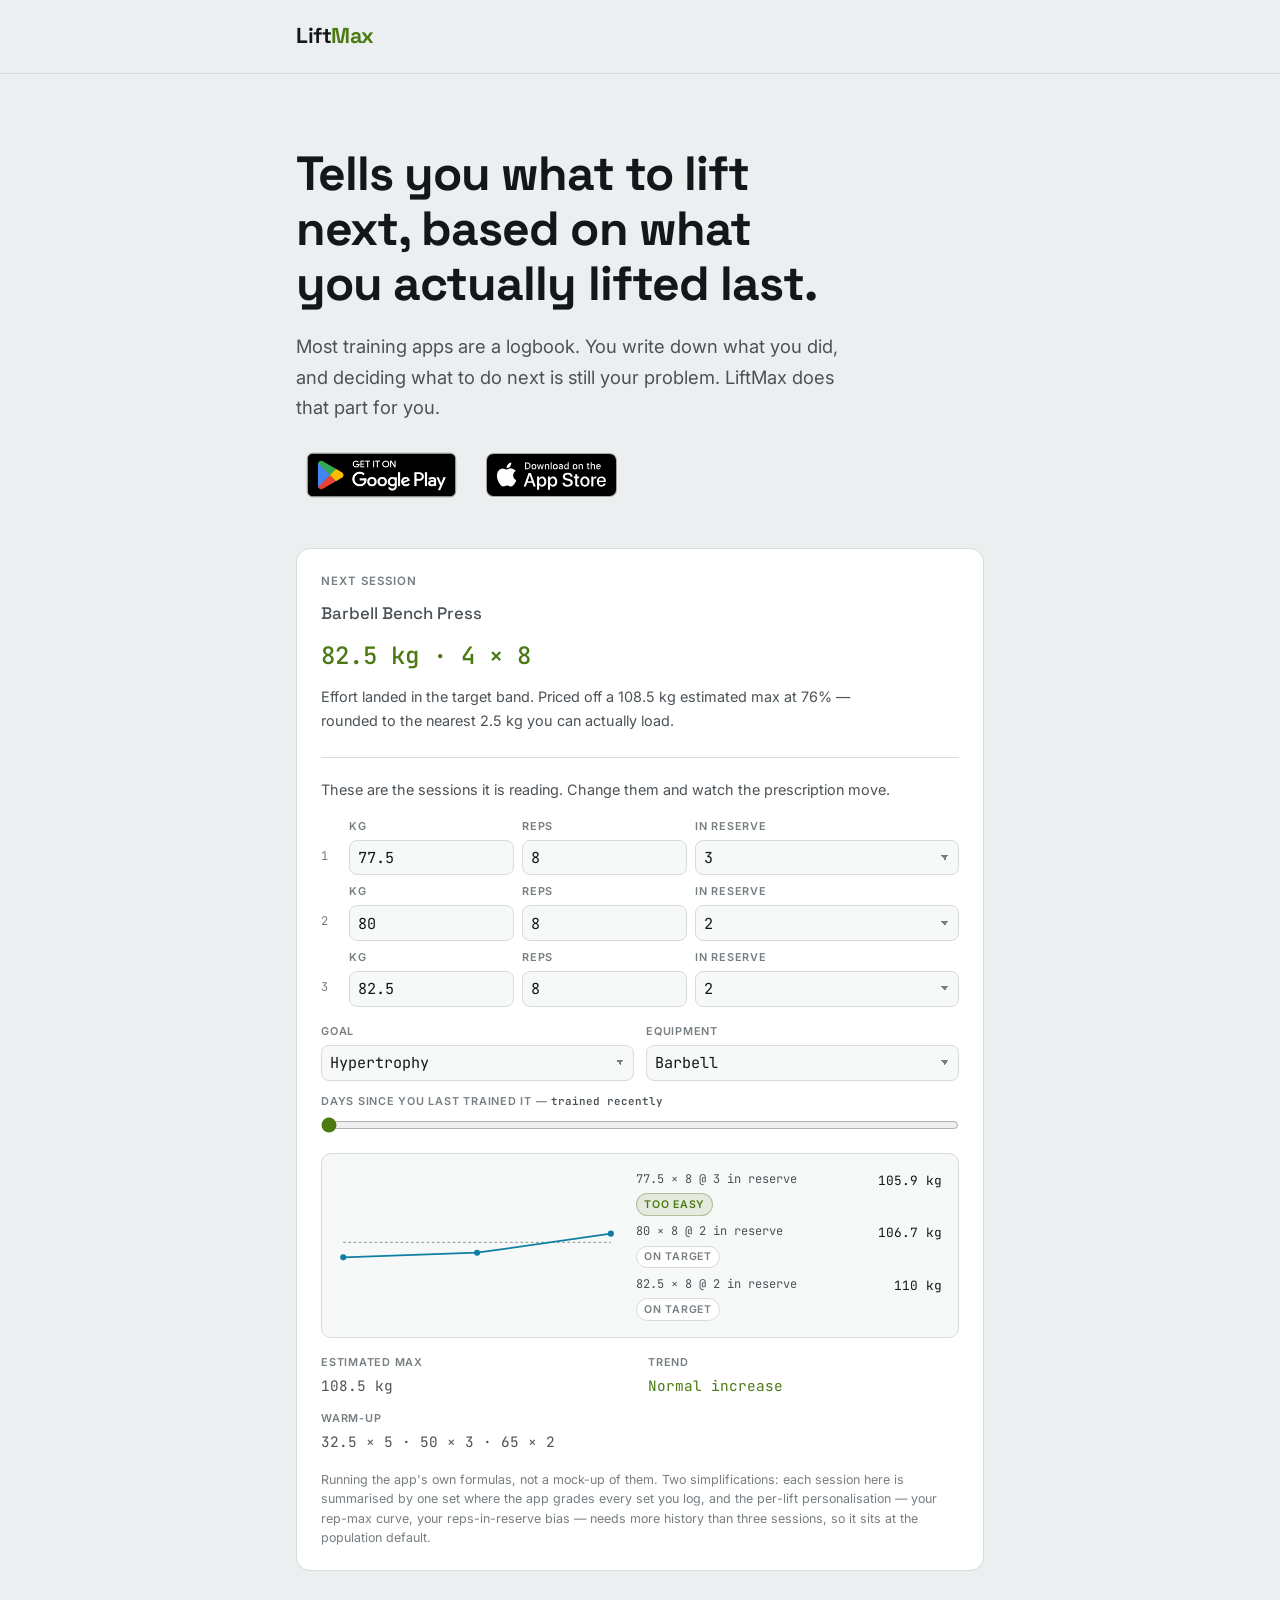
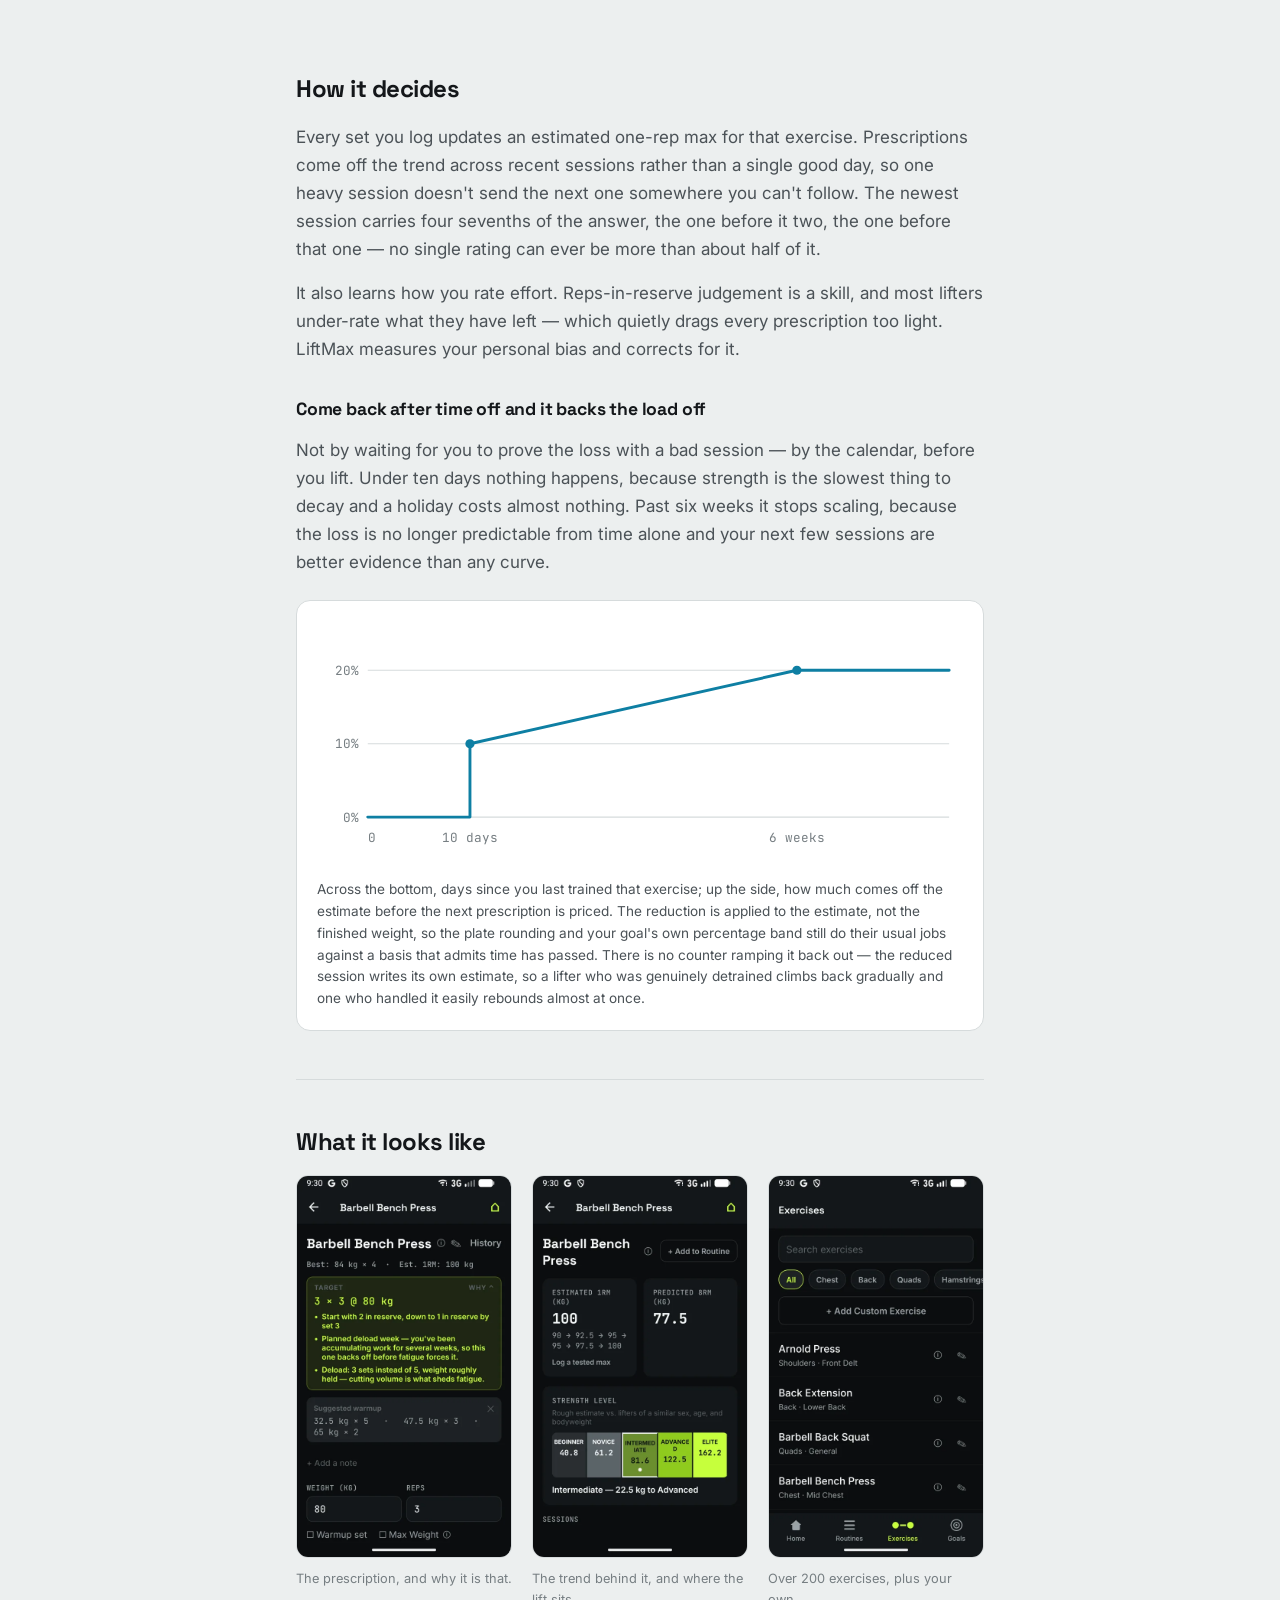
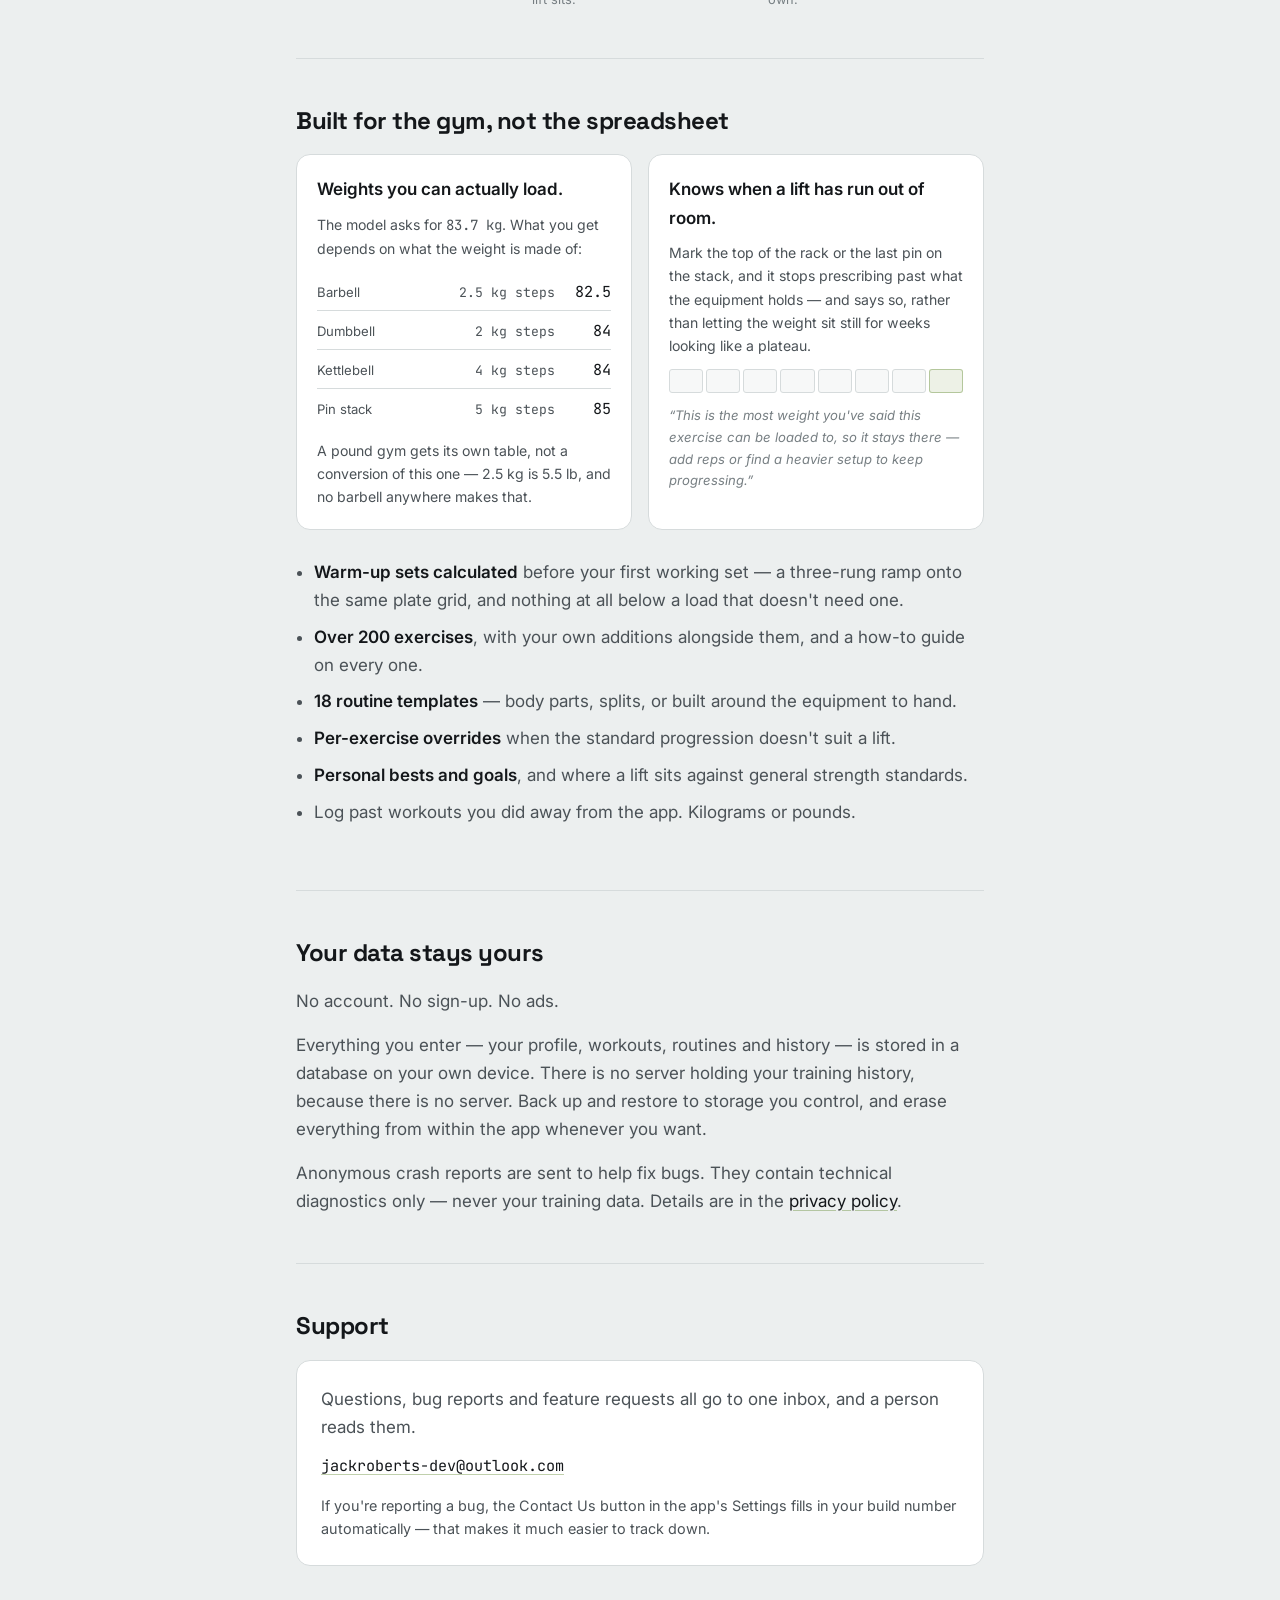
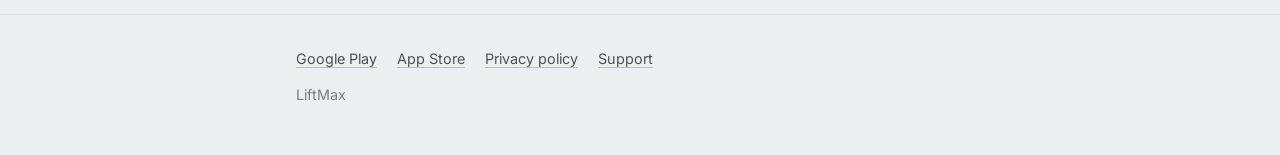
==== index.html @ 5157b9c5 "Point people at the app now that it ships The page described the app and then gave you nowhere to ge" ====
<!doctype html>
<html lang="en">
<head>
<meta charset="utf-8">
<meta name="viewport" content="width=device-width, initial-scale=1">
<title>LiftMax — Strength Training</title>
<meta name="description" content="LiftMax tells you what to lift next, based on what you actually lifted last. A strength training app that prescribes your next session from your own logged work.">
<meta name="theme-color" content="#0B0D0E">

<!-- Google Search Console domain ownership. Required so the Google Cloud OAuth
     consent screen will accept liftmax.co.uk as an authorized domain for the
     Drive backup sign-in — Cloud Console rejects github.io outright, because
     it is on the Public Suffix List and so is not a domain anyone can own.

     PASTE THE NEW TOKEN BELOW AND UNCOMMENT. The token that verified
     jackhroberts.github.io does NOT carry over: Search Console issues one per
     property, so liftmax.co.uk needs its own. Verify it as a *Domain* property
     via DNS TXT if you can — that covers the apex, www and both schemes at
     once — and keep this tag only if you used the URL-prefix method instead.
     Whichever you use, it must be the same Google account that owns the Cloud
     project, or Cloud Console will not offer the domain.

<meta name="google-site-verification" content="PASTE_TOKEN_HERE">
-->

<meta property="og:type" content="website">
<meta property="og:title" content="LiftMax — Strength Training">
<meta property="og:description" content="Tells you what to lift next, based on what you actually lifted last.">
<meta property="og:url" content="https://liftmax.co.uk/">
<meta property="og:image" content="https://liftmax.co.uk/icon.png">

<link rel="icon" href="favicon.png" type="image/png">
<link rel="canonical" href="https://liftmax.co.uk/">

<link rel="preconnect" href="https://fonts.googleapis.com">
<link rel="preconnect" href="https://fonts.gstatic.com" crossorigin>
<link href="https://fonts.googleapis.com/css2?family=Space+Grotesk:wght@500;700&family=Inter:wght@400;500;600&family=JetBrains+Mono:wght@500&display=swap" rel="stylesheet">

<!-- Relative, not root-relative, on purpose: this page and the policy render
     correctly wherever the site is mounted, apex or subpath. Note that the
     jackhroberts.github.io/LiftMax-Site/ preview URL is NOT one of those
     places while CNAME exists — Pages 301s it to the custom domain. To
     preview before DNS is pointed, delete CNAME on a branch, or just open
     the files locally. -->
<link rel="stylesheet" href="styles.css">
</head>
<body>

<header>
  <div class="wrap">
    <p class="wordmark">Lift<span>Max</span></p>
  </div>
</header>

<main class="wrap">

  <div class="hero">
    <h1>Tells you what to lift next, based on what you actually lifted last.</h1>
    <p>Most training apps are a logbook. You write down what you did, and deciding what to do
      next is still your problem. LiftMax does that part for you.</p>
    <div class="get">
      <a class="store store-play" href="https://play.google.com/store/apps/details?id=com.liftmax.android">
        <img src="badges/google-play.png" alt="Get it on Google Play" width="646" height="250">
      </a>
      <a class="store store-apple" href="https://apps.apple.com/app/liftmax/id6809827285">
        <img src="badges/app-store.svg" alt="Download on the App Store" width="120" height="40">
      </a>
    </div>

    <!-- The prescription card, and with JavaScript the live demo of it.
         demo.js reveals [data-js-only] and takes over every [data-out-*] node;
         with JS off, what is written below is what the page shows, and those
         values are exactly what the demo computes at its own defaults. Keep
         the two in step if the defaults ever change. -->
    <div class="card demo" id="demo">
      <p class="label">Next session</p>
      <p class="exercise">Barbell Bench Press</p>
      <p class="prescription" data-out-prescription>82.5 kg · 4 × 8</p>
      <p class="why" data-out-why>From your last 3 sessions and your estimated 1RM trend —
        rounded to a load you can actually build.</p>

      <div class="demo-panel" data-js-only hidden>
        <p class="demo-lede">These are the sessions it is reading. Change them and watch the
          prescription move.</p>

        <ol class="demo-sessions">
          <li data-session>
            <span class="sess-n">1</span>
            <label class="sess-f"><span>kg</span>
              <input type="number" data-weight value="77.5" step="0.5" min="0" max="500" inputmode="decimal"></label>
            <label class="sess-f"><span>reps</span>
              <input type="number" data-reps value="8" step="1" min="1" max="30" inputmode="numeric"></label>
            <label class="sess-f sess-rir"><span>in reserve</span>
              <select data-rir>
                <option value="4">4+</option><option value="3" selected>3</option>
                <option value="2">2</option><option value="1">1</option><option value="0">0</option>
              </select></label>
          </li>
          <li data-session>
            <span class="sess-n">2</span>
            <label class="sess-f"><span>kg</span>
              <input type="number" data-weight value="80" step="0.5" min="0" max="500" inputmode="decimal"></label>
            <label class="sess-f"><span>reps</span>
              <input type="number" data-reps value="8" step="1" min="1" max="30" inputmode="numeric"></label>
            <label class="sess-f sess-rir"><span>in reserve</span>
              <select data-rir>
                <option value="4">4+</option><option value="3">3</option>
                <option value="2" selected>2</option><option value="1">1</option><option value="0">0</option>
              </select></label>
          </li>
          <li data-session>
            <span class="sess-n">3</span>
            <label class="sess-f"><span>kg</span>
              <input type="number" data-weight value="82.5" step="0.5" min="0" max="500" inputmode="decimal"></label>
            <label class="sess-f"><span>reps</span>
              <input type="number" data-reps value="8" step="1" min="1" max="30" inputmode="numeric"></label>
            <label class="sess-f sess-rir"><span>in reserve</span>
              <select data-rir>
                <option value="4">4+</option><option value="3">3</option>
                <option value="2" selected>2</option><option value="1">1</option><option value="0">0</option>
              </select></label>
          </li>
        </ol>

        <div class="demo-opts">
          <label class="sess-f"><span>Goal</span>
            <select data-goal>
              <option value="hypertrophy" selected>Hypertrophy</option>
              <option value="strength">Strength</option>
              <option value="general">General</option>
            </select></label>
          <label class="sess-f"><span>Equipment</span>
            <select data-equipment>
              <option value="barbell" selected>Barbell</option>
              <option value="dumbbell">Dumbbell</option>
              <option value="machine">Machine</option>
              <option value="kettlebell">Kettlebell</option>
            </select></label>
          <label class="sess-f demo-days"><span>Days since you last trained it — <output data-days-out>trained recently</output></span>
            <input type="range" data-days min="0" max="56" value="0" step="1"></label>
        </div>

        <div class="demo-working">
          <div class="demo-chart" data-out-chart></div>
          <ul class="demo-steps" data-out-steps></ul>
        </div>

        <dl class="demo-facts">
          <div><dt>Estimated max</dt><dd data-out-basis></dd></div>
          <div><dt>Trend</dt><dd class="trend-chip" data-out-trend></dd></div>
          <div class="fact-wide"><dt>Warm-up</dt><dd data-out-warmup></dd></div>
        </dl>

        <p class="demo-note">Running the app's own formulas, not a mock-up of them. Two
          simplifications: each session here is summarised by one set where the app grades every
          set you log, and the per-lift personalisation — your rep-max curve, your reps-in-reserve
          bias — needs more history than three sessions, so it sits at the population default.</p>
      </div>
    </div>
  </div>

  <section>
    <h2>How it decides</h2>
    <p class="lead">Every set you log updates an estimated one-rep max for that exercise.
      Prescriptions come off the trend across recent sessions rather than a single good day, so
      one heavy session doesn't send the next one somewhere you can't follow. The newest session
      carries four sevenths of the answer, the one before it two, the one before that one — no
      single rating can ever be more than about half of it.</p>
    <p class="lead">It also learns how you rate effort. Reps-in-reserve judgement is a skill, and
      most lifters under-rate what they have left — which quietly drags every prescription too
      light. LiftMax measures your personal bias and corrects for it.</p>

    <h3>Come back after time off and it backs the load off</h3>
    <p class="lead">Not by waiting for you to prove the loss with a bad session — by the calendar,
      before you lift. Under ten days nothing happens, because strength is the slowest thing to
      decay and a holiday costs almost nothing. Past six weeks it stops scaling, because the loss
      is no longer predictable from time alone and your next few sessions are better evidence
      than any curve.</p>

    <!-- The real layoffReduction() curve from src/engine/layoff.ts, drawn to
         scale: flat below LAYOFF_MIN_DAYS, a step to LAYOFF_MIN_REDUCTION at
         exactly day 10, linear to LAYOFF_MAX_REDUCTION at LAYOFF_FULL_DAYS,
         flat after. The step is the interesting part and is deliberately not
         smoothed away. Static SVG so it survives with JS off. -->
    <figure class="chart">
      <svg viewBox="0 0 560 210" role="img"
           aria-label="How much weight comes off, by days since you last trained the exercise. Nothing below ten days; a step to ten percent at day ten; rising to twenty percent at six weeks, then flat.">
        <g class="grid">
          <line x1="44" y1="170" x2="548" y2="170"></line>
          <line x1="44" y1="106.4" x2="548" y2="106.4"></line>
          <line x1="44" y1="42.7" x2="548" y2="42.7"></line>
        </g>
        <g class="axis-y">
          <text x="36" y="174">0%</text>
          <text x="36" y="110">10%</text>
          <text x="36" y="47">20%</text>
        </g>
        <path class="curve" d="M44,170 L132.6,170 L132.6,106.4 L416,42.7 L548,42.7"></path>
        <circle class="pt" cx="132.6" cy="106.4" r="4"></circle>
        <circle class="pt" cx="416" cy="42.7" r="4"></circle>
        <g class="axis-x">
          <text x="44" y="192" text-anchor="start">0</text>
          <text x="132.6" y="192" text-anchor="middle">10 days</text>
          <text x="416" y="192" text-anchor="middle">6 weeks</text>
        </g>
      </svg>
      <figcaption>Across the bottom, days since you last trained that exercise; up the side, how
        much comes off the estimate before the next prescription is priced. The reduction is
        applied to the estimate, not the finished weight, so the plate rounding and your goal's
        own percentage band still do their usual jobs against a basis that admits time has
        passed. There is no counter ramping it back out — the reduced session writes its own
        estimate, so a lifter who was genuinely detrained climbs back gradually and one who
        handled it easily rebounds almost at once.</figcaption>
    </figure>
  </section>

  <section>
    <h2>What it looks like</h2>
    <div class="shots">
      <figure>
        <img src="shots/01-prescription.webp" width="560" height="996" loading="lazy" decoding="async"
             alt="The Barbell Bench Press screen. A target of 3 sets of 3 at 80 kg, under a heading that reads WHY, with three reasons given: start with 2 in reserve and work down to 1 by set 3; a planned deload week, because work has been accumulating for several weeks; and 3 sets instead of 5 with the weight roughly held, since cutting volume is what sheds fatigue. Below it a suggested warm-up of 32.5 kg for 5, 47.5 kg for 3 and 65 kg for 2, then the weight and reps to log.">
        <figcaption>The prescription, and why it is that.</figcaption>
      </figure>
      <figure>
        <img src="shots/02-strength-trend.webp" width="560" height="996" loading="lazy" decoding="async"
             alt="The strength trend screen: an estimated one-rep max of 100 kg with the run of sessions it was built from — 90, 92.5, 95, 95, 97.5, 100 — a predicted 8-rep max of 77.5 kg, and a strength-level bar placing the lift at Intermediate, 22.5 kg short of Advanced.">
        <figcaption>The trend behind it, and where the lift sits.</figcaption>
      </figure>
      <figure>
        <img src="shots/04-exercise-library.webp" width="560" height="996" loading="lazy" decoding="async"
             alt="The exercise library: a search box, filter chips for each body part, a button to add a custom exercise, and a list of exercises each showing its muscle group, with a how-to guide and an edit control beside it.">
        <figcaption>Over 200 exercises, plus your own.</figcaption>
      </figure>
    </div>
  </section>

  <section>
    <h2>Built for the gym, not the spreadsheet</h2>

    <!-- The three items worth showing rather than stating. roundToPlate at
         each equipment's own increment, from EQUIPMENT_INCREMENTS — the
         numbers below are what the app actually returns for a model weight of
         83.7 kg, not illustrative ones. -->
    <div class="insets">
      <div class="inset">
        <p class="inset-h">Weights you can actually load.</p>
        <p class="inset-b">The model asks for <span class="mono">83.7 kg</span>. What you get
          depends on what the weight is made of:</p>
        <ul class="grid-list">
          <li><span>Barbell</span><span class="mono">2.5 kg steps</span><span class="mono out">82.5</span></li>
          <li><span>Dumbbell</span><span class="mono">2 kg steps</span><span class="mono out">84</span></li>
          <li><span>Kettlebell</span><span class="mono">4 kg steps</span><span class="mono out">84</span></li>
          <li><span>Pin stack</span><span class="mono">5 kg steps</span><span class="mono out">85</span></li>
        </ul>
        <p class="inset-b">A pound gym gets its own table, not a conversion of this one — 2.5 kg
          is 5.5 lb, and no barbell anywhere makes that.</p>
      </div>

      <div class="inset">
        <p class="inset-h">Knows when a lift has run out of room.</p>
        <p class="inset-b">Mark the top of the rack or the last pin on the stack, and it stops
          prescribing past what the equipment holds — and says so, rather than letting the weight
          sit still for weeks looking like a plateau.</p>
        <div class="stack" aria-hidden="true">
          <span></span><span></span><span></span><span></span><span></span>
          <span></span><span></span><span class="pin-last"></span>
        </div>
        <p class="inset-b inset-quiet">“This is the most weight you've said this exercise can be
          loaded to, so it stays there — add reps or find a heavier setup to keep progressing.”</p>
      </div>
    </div>

    <ul>
      <li><strong>Warm-up sets calculated</strong> before your first working set — a three-rung
        ramp onto the same plate grid, and nothing at all below a load that doesn't need one.</li>
      <li><strong>Over 200 exercises</strong>, with your own additions alongside them, and a
        how-to guide on every one.</li>
      <li><strong>18 routine templates</strong> — body parts, splits, or built around the
        equipment to hand.</li>
      <li><strong>Per-exercise overrides</strong> when the standard progression doesn't suit a
        lift.</li>
      <li><strong>Personal bests and goals</strong>, and where a lift sits against general
        strength standards.</li>
      <li>Log past workouts you did away from the app. Kilograms or pounds.</li>
    </ul>
  </section>

  <section>
    <h2>Your data stays yours</h2>
    <p class="lead">No account. No sign-up. No ads.</p>
    <p class="lead">Everything you enter — your profile, workouts, routines and history — is
      stored in a database on your own device. There is no server holding your training history,
      because there is no server. Back up and restore to storage you control, and erase
      everything from within the app whenever you want.</p>
    <p class="lead">Anonymous crash reports are sent to help fix bugs. They contain technical
      diagnostics only — never your training data. Details are in the
      <a href="privacy/">privacy policy</a>.</p>
  </section>

  <section id="support">
    <h2>Support</h2>
    <div class="support">
      <p class="lead" style="margin-bottom:0.75rem">Questions, bug reports and feature requests
        all go to one inbox, and a person reads them.</p>
      <p class="email"><a href="mailto:jackroberts-dev@outlook.com">jackroberts-dev@outlook.com</a></p>
      <p class="lead" style="margin:0.75rem 0 0; font-size:0.9rem">If you're reporting a bug, the
        Contact Us button in the app's Settings fills in your build number automatically — that
        makes it much easier to track down.</p>
    </div>
  </section>

</main>

<footer>
  <div class="wrap">
    <nav>
      <a href="https://play.google.com/store/apps/details?id=com.liftmax.android">Google Play</a>
      <a href="https://apps.apple.com/app/liftmax/id6809827285">App Store</a>
      <a href="privacy/">Privacy policy</a>
      <a href="mailto:jackroberts-dev@outlook.com">Support</a>
    </nav>
    <p style="margin:0">LiftMax</p>
  </div>
</footer>

<script src="demo.js" defer></script>
</body>
</html>
---- styles.css ----
/* Shared by every page on liftmax.co.uk.
   Lifted out of the homepage's inline <style> when the privacy policy moved
   in from its own repo — two pages on one domain that looked like two
   different products was the thing worth fixing, and duplicating the palette
   into each file is how they drift apart again. */

/* LiftMax "Volt" palette — values taken from src/theme/colors.ts in the app
   repo. Dark is the brand's native mode; light is a same-hierarchy inversion.
   The accent is a reward signal: see the note above .prescription for the
   rule about where it is allowed to appear. */
:root {
  --bg: #0B0D0E;
  --surface: #14171A;
  --surface-raised: #1D2124;
  --border: #2A2F33;
  --text: #F7F9F9;
  --text-secondary: #9AA3A8;
  --text-muted: #5B6368;
  --accent: #C6FF3C;
  --accent-text: #0B0D0E;
  --accent-soft: rgba(198, 255, 60, 0.10);
  --accent-border: rgba(198, 255, 60, 0.35);
  --data: #3CD7FF;
}

@media (prefers-color-scheme: light) {
  :root {
    --bg: #ECEFEF;
    --surface: #FFFFFF;
    --surface-raised: #F7F8F8;
    --border: #D6DBDC;
    --text: #14171A;
    --text-secondary: #4B5257;
    --text-muted: #767E82;
    /* Deepened from the dark-mode hues: neon volt reads as a highlighter
       on a light page, and #C6FF3C on white fails AA outright. */
    --accent: #4C7A12;
    --accent-text: #F7F9F9;
    --accent-soft: rgba(76, 122, 18, 0.10);
    --accent-border: rgba(76, 122, 18, 0.35);
    --data: #0E7FA3;
  }
}

*, *::before, *::after { box-sizing: border-box; }

body {
  margin: 0;
  background: var(--bg);
  color: var(--text);
  font-family: 'Inter', system-ui, -apple-system, 'Segoe UI', sans-serif;
  font-size: 17px;
  line-height: 1.65;
  -webkit-font-smoothing: antialiased;
}

.wrap {
  max-width: 46rem;
  margin: 0 auto;
  padding: 0 1.5rem;
}

h1, h2, .wordmark {
  font-family: 'Space Grotesk', system-ui, sans-serif;
  letter-spacing: -0.02em;
  line-height: 1.15;
}

/* ── Header ─────────────────────────────────────────────── */
header {
  border-bottom: 1px solid var(--border);
  padding: 1.5rem 0;
}
.wordmark {
  font-size: 1.35rem;
  font-weight: 700;
  margin: 0;
}
/* The accent's first appearance on the homepage. The static page has two;
   the live demo adds the slider thumb and the "too easy" grade, both of
   which are making the same claim the accent is reserved for. */
.wordmark span { color: var(--accent); }
/* On the inner pages the wordmark is the way back out. */
a.wordmark { text-decoration: none; color: var(--text); }

/* ── Hero ───────────────────────────────────────────────── */
.hero { padding: 4.5rem 0 3.5rem; }
.hero h1 {
  font-size: clamp(2rem, 6vw, 3rem);
  font-weight: 700;
  margin: 0 0 1.25rem;
  text-wrap: balance;
}
.hero p {
  font-size: 1.15rem;
  color: var(--text-secondary);
  margin: 0 0 1.25rem;
  max-width: 34rem;
}

/* ── The prescription card ──────────────────────────────── */
/* A concrete example beats a paragraph describing one. This is the
   shape of the app's central output. */
.card {
  background: var(--surface);
  border: 1px solid var(--border);
  border-radius: 14px;
  padding: 1.4rem 1.5rem;
  margin: 2.5rem 0 0;
}
.card .label {
  font-size: 0.72rem;
  text-transform: uppercase;
  letter-spacing: 0.09em;
  color: var(--text-muted);
  font-weight: 600;
  margin: 0 0 0.6rem;
}
.card .exercise {
  font-family: 'Space Grotesk', sans-serif;
  font-size: 1.05rem;
  font-weight: 500;
  margin: 0 0 0.5rem;
}
/* Tabular figures — weights and reps are meant to be trusted at a glance. */
.card .prescription {
  font-family: 'JetBrains Mono', ui-monospace, monospace;
  font-weight: 500;
  font-size: 1.5rem;
  font-variant-numeric: tabular-nums;
  /* The accent's second appearance, and the last one on the page as it
     renders without JavaScript: a recommendation is exactly the "earned,
     not hyped" moment it is reserved for. */
  color: var(--accent);
  margin: 0 0 0.6rem;
}
.card .why {
  font-size: 0.9rem;
  color: var(--text-secondary);
  margin: 0;
}

/* ── Sections ───────────────────────────────────────────── */
section { padding: 3rem 0; border-top: 1px solid var(--border); }
section:first-of-type { border-top: 0; }

h2 {
  font-size: 1.5rem;
  font-weight: 700;
  margin: 0 0 1.25rem;
}
p { margin: 0 0 1rem; }
p:last-child { margin-bottom: 0; }

.lead { color: var(--text-secondary); }

ul { padding-left: 1.15rem; margin: 0 0 1rem; }
li { margin-bottom: 0.55rem; color: var(--text-secondary); }
li strong { color: var(--text); font-weight: 600; }
li:last-child { margin-bottom: 0; }

a {
  color: var(--text);
  text-decoration-color: var(--accent-border);
  text-underline-offset: 3px;
}
a:hover { text-decoration-color: var(--accent); }

/* ── Support ────────────────────────────────────────────── */
.support {
  background: var(--surface);
  border: 1px solid var(--border);
  border-radius: 14px;
  padding: 1.5rem;
}
.email {
  font-family: 'JetBrains Mono', ui-monospace, monospace;
  font-size: 0.95rem;
  word-break: break-all;
}

/* ── Prose pages (the policy) ───────────────────────────── */
/* The policy arrived as one long run of h2/p with no section rules, and it
   reads better that way — a legal document is not a set of feature cards.
   This gives it the site's type and rhythm without the dividers. */
.prose { padding: 3rem 0 1rem; }
.prose h1 { font-size: clamp(1.7rem, 5vw, 2.2rem); font-weight: 700; margin: 0 0 0.4rem; }
.prose h2 { font-size: 1.2rem; margin: 2.25rem 0 0.75rem; }
.prose p { color: var(--text-secondary); }
.updated {
  color: var(--text-muted);
  font-size: 0.9rem;
  margin: 0 0 2rem;
}

/* ── Footer ─────────────────────────────────────────────── */
footer {
  border-top: 1px solid var(--border);
  padding: 2rem 0 3rem;
  font-size: 0.9rem;
  color: var(--text-muted);
}
footer a { color: var(--text-secondary); }
footer nav { margin-bottom: 0.75rem; display: flex; gap: 1.25rem; flex-wrap: wrap; }

@media (max-width: 30rem) {
  body { font-size: 16px; }
  .hero { padding: 3rem 0 2.5rem; }
  section { padding: 2.25rem 0; }
}

/* ══ Additions: the live demo, the charts, the screenshots ═══════════
   Everything below follows the two palette rules the top of this file
   sets out. The accent stays a reward signal — on this page that is the
   wordmark and the prescription, and nothing new below claims it except
   the "too easy" grade, which is the one place the demo is saying the
   same thing the accent already means: you had more in you, so the load
   goes up. Data gets --data (Signal Cyan), which the palette has always
   defined and nothing used until there was a chart to draw. */

h3 {
  font-family: 'Space Grotesk', system-ui, sans-serif;
  font-size: 1.1rem;
  font-weight: 700;
  letter-spacing: -0.01em;
  margin: 2rem 0 0.75rem;
}

/* ── The live demo ──────────────────────────────────────────────── */
/* The panel is hidden until demo.js reveals it, so a JS-off visitor sees
   the static card exactly as it was rather than a set of dead inputs. */
.demo-panel {
  margin-top: 1.5rem;
  padding-top: 1.25rem;
  border-top: 1px solid var(--border);
}
/* Scoped to .demo-panel, not left as a bare class: these are <p> inside
   .hero, whose own `.hero p` rule is more specific than a lone class and was
   rendering both of them at the hero's 1.15rem lead size. */
.demo-panel .demo-lede {
  font-size: 0.9rem;
  max-width: none;
  color: var(--text-secondary);
  margin: 0 0 1rem;
}

.demo-sessions {
  list-style: none;
  padding: 0;
  margin: 0 0 1rem;
  display: flex;
  flex-direction: column;
  gap: 0.5rem;
}
.demo-sessions li {
  display: grid;
  grid-template-columns: 1.25rem 1fr 1fr 1.6fr;
  gap: 0.5rem;
  align-items: end;
  margin: 0;
  color: inherit;
}
.sess-n {
  font-family: 'JetBrains Mono', ui-monospace, monospace;
  font-size: 0.75rem;
  color: var(--text-muted);
  padding-bottom: 0.55rem;
}

/* One field shape for every control in the demo. */
.sess-f { display: flex; flex-direction: column; gap: 0.25rem; min-width: 0; }
.sess-f > span {
  font-size: 0.68rem;
  text-transform: uppercase;
  letter-spacing: 0.07em;
  color: var(--text-muted);
  font-weight: 600;
}
.sess-f input[type="number"],
.sess-f select {
  font-family: 'JetBrains Mono', ui-monospace, monospace;
  font-variant-numeric: tabular-nums;
  font-size: 0.95rem;
  color: var(--text);
  background: var(--surface-raised);
  border: 1px solid var(--border);
  border-radius: 8px;
  padding: 0.4rem 0.5rem;
  width: 100%;
  min-width: 0;
  appearance: none;
  -webkit-appearance: none;
}
.sess-f select {
  /* Room for the caret drawn below; kept off `background` so the surface
     token stays the single source of the fill. */
  padding-right: 1.6rem;
  background-image: linear-gradient(45deg, transparent 50%, var(--text-muted) 50%),
                    linear-gradient(135deg, var(--text-muted) 50%, transparent 50%);
  background-position: right 0.75rem center, right 0.55rem center;
  background-size: 5px 5px, 5px 5px;
  background-repeat: no-repeat;
}
.sess-f input:focus-visible,
.sess-f select:focus-visible {
  outline: 2px solid var(--accent-border);
  outline-offset: 1px;
  border-color: var(--accent-border);
}

.demo-opts {
  display: grid;
  grid-template-columns: 1fr 1fr;
  gap: 0.75rem;
  margin-bottom: 1.25rem;
}
.demo-days { grid-column: 1 / -1; }
.demo-days output {
  font-family: 'JetBrains Mono', ui-monospace, monospace;
  text-transform: none;
  letter-spacing: 0;
  color: var(--text-secondary);
}
.demo-days input[type="range"] {
  width: 100%;
  accent-color: var(--accent);
  margin: 0.15rem 0 0;
}

/* ── The demo's working ─────────────────────────────────────────── */
.demo-working {
  display: grid;
  grid-template-columns: minmax(0, 1fr) minmax(0, 1.1fr);
  gap: 1.25rem;
  align-items: center;
  padding: 1rem;
  background: var(--surface-raised);
  border: 1px solid var(--border);
  border-radius: 10px;
}
.demo-chart svg { display: block; width: 100%; height: auto; overflow: visible; }
.demo-chart .trend-line { fill: none; stroke: var(--data); stroke-width: 2; stroke-linejoin: round; }
.demo-chart .dot { fill: var(--data); }
/* Hollow: a lower bound the engine inferred, not a measurement it trusts. */
.demo-chart .dot-floored { fill: var(--surface-raised); stroke: var(--data); stroke-width: 2; }
.demo-chart .basis-line {
  stroke: var(--text-muted);
  stroke-width: 1;
  stroke-dasharray: 3 3;
}

.demo-steps {
  list-style: none;
  padding: 0;
  margin: 0;
  font-size: 0.8rem;
  display: flex;
  flex-direction: column;
  gap: 0.4rem;
}
.demo-steps li {
  display: grid;
  grid-template-columns: 1fr auto;
  gap: 0.15rem 0.5rem;
  margin: 0;
  color: inherit;
}
.step-in {
  font-family: 'JetBrains Mono', ui-monospace, monospace;
  color: var(--text-secondary);
  font-size: 0.75rem;
}
.step-out {
  font-family: 'JetBrains Mono', ui-monospace, monospace;
  font-variant-numeric: tabular-nums;
  color: var(--text);
  text-align: right;
}
.step-out em { font-style: normal; font-size: 0.68rem; color: var(--text-muted); }
.step-grade {
  grid-column: 1 / -1;
  justify-self: start;
  font-size: 0.66rem;
  text-transform: uppercase;
  letter-spacing: 0.07em;
  font-weight: 600;
  color: var(--text-muted);
  background: var(--surface);
  border: 1px solid var(--border);
  border-radius: 999px;
  padding: 0.1rem 0.45rem;
}
/* The one new place the accent is allowed: "you had more in you" is the
   same claim the accent already makes everywhere else on the page. */
.step-grade[data-grade="too_easy"] {
  color: var(--accent);
  background: var(--accent-soft);
  border-color: var(--accent-border);
}

.demo-facts {
  display: grid;
  grid-template-columns: repeat(2, minmax(0, 1fr));
  gap: 0.75rem 1rem;
  margin: 1rem 0 0;
}
.demo-facts .fact-wide { grid-column: 1 / -1; }
.demo-facts dt {
  font-size: 0.68rem;
  text-transform: uppercase;
  letter-spacing: 0.07em;
  color: var(--text-muted);
  font-weight: 600;
  margin-bottom: 0.15rem;
}
.demo-facts dd {
  margin: 0;
  font-family: 'JetBrains Mono', ui-monospace, monospace;
  font-variant-numeric: tabular-nums;
  font-size: 0.9rem;
  color: var(--text-secondary);
}
/* Only an increase earns the accent — same rule as everywhere else. */
.trend-chip[data-trend="increase_big"],
.trend-chip[data-trend="increase_normal"] { color: var(--accent); }

.demo-panel .demo-note {
  font-size: 0.78rem;
  max-width: none;
  color: var(--text-muted);
  margin: 1rem 0 0;
  line-height: 1.55;
}

/* ── Standalone charts (the layoff curve) ───────────────────────── */
.chart {
  margin: 1.5rem 0 0;
  padding: 1.25rem;
  background: var(--surface);
  border: 1px solid var(--border);
  border-radius: 14px;
}
.chart svg { display: block; width: 100%; height: auto; }
.chart .grid line { stroke: var(--border); stroke-width: 1; }
.chart .curve {
  fill: none;
  stroke: var(--data);
  stroke-width: 2.5;
  stroke-linejoin: round;
  stroke-linecap: round;
}
.chart .pt { fill: var(--data); }
.chart text {
  font-family: 'JetBrains Mono', ui-monospace, monospace;
  font-size: 11px;
  fill: var(--text-muted);
}
.chart .axis-y text { text-anchor: end; }
.chart figcaption {
  font-size: 0.85rem;
  color: var(--text-secondary);
  margin-top: 1rem;
  line-height: 1.6;
}

/* ── Screenshots ────────────────────────────────────────────────── */
.shots {
  display: grid;
  grid-template-columns: repeat(3, minmax(0, 1fr));
  gap: 1.25rem;
}
.shots figure { margin: 0; }
.shots img {
  display: block;
  width: 100%;
  height: auto;
  border: 1px solid var(--border);
  border-radius: 12px;
  background: var(--surface);
}
.shots figcaption {
  font-size: 0.8rem;
  color: var(--text-muted);
  margin-top: 0.6rem;
}

/* ── Feature insets ─────────────────────────────────────────────── */
.insets {
  display: grid;
  grid-template-columns: repeat(2, minmax(0, 1fr));
  gap: 1rem;
  margin-bottom: 1.75rem;
}
.inset {
  background: var(--surface);
  border: 1px solid var(--border);
  border-radius: 14px;
  padding: 1.25rem;
}
.inset-h { font-weight: 600; margin: 0 0 0.6rem; }
.inset-b { font-size: 0.88rem; color: var(--text-secondary); margin: 0 0 0.75rem; }
.inset-b:last-child { margin-bottom: 0; }
.inset-quiet { font-size: 0.82rem; color: var(--text-muted); font-style: italic; }
.mono {
  font-family: 'JetBrains Mono', ui-monospace, monospace;
  font-variant-numeric: tabular-nums;
}

.grid-list { list-style: none; padding: 0; margin: 0 0 0.75rem; }
.grid-list li {
  display: grid;
  grid-template-columns: 1fr auto auto;
  gap: 0.75rem;
  align-items: baseline;
  padding: 0.4rem 0;
  border-top: 1px solid var(--border);
  margin: 0;
  font-size: 0.82rem;
  color: var(--text-secondary);
}
.grid-list li:first-child { border-top: 0; }
.grid-list .out { color: var(--text); font-size: 0.95rem; min-width: 2.75rem; text-align: right; }

/* A pin stack, last pin marked — the ceiling the prescription stops at. */
.stack { display: flex; gap: 3px; margin: 0 0 0.75rem; }
.stack span {
  flex: 1;
  height: 1.5rem;
  border-radius: 3px;
  background: var(--surface-raised);
  border: 1px solid var(--border);
}
.stack .pin-last {
  background: var(--accent-soft);
  border-color: var(--accent-border);
}

/* ── Narrow screens ─────────────────────────────────────────────── */
@media (max-width: 46rem) {
  .shots { grid-template-columns: 1fr; gap: 1.75rem; max-width: 22rem; }
  .insets { grid-template-columns: 1fr; }
  .demo-working { grid-template-columns: 1fr; }
}
@media (max-width: 30rem) {
  /* The three fields stop fitting on one line well before the page does. */
  .demo-sessions li {
    grid-template-columns: 1.25rem 1fr 1fr;
    grid-template-areas: "n w r" ". e e";
    gap: 0.5rem 0.5rem;
  }
  .demo-sessions .sess-n { grid-area: n; }
  .demo-sessions .sess-rir { grid-area: e; }
  .demo-opts { grid-template-columns: 1fr; }
  .demo-facts { grid-template-columns: 1fr; }
}

/* ── Store badges ───────────────────────────────────────────────────
   Apple's and Google's official artwork, self-hosted rather than
   hotlinked, as both sets of brand guidelines ask.

   Sizing is done on the artwork inside each badge, not on the files,
   because the two are drawn differently: Google's PNG bakes its required
   clear space into the canvas (a 41px inset on a 250px-tall image, so the
   badge itself is only 67.2% of the file), while Apple's SVG is the badge
   edge to edge and needs its clear space added here. Both end up 44px of
   visible badge in a 66px box, which is what keeps them on a shared
   baseline at a matching weight. If either file is ever re-downloaded,
   re-check that inset before trusting these numbers. */
.get {
  display: flex;
  flex-wrap: wrap;
  align-items: center;
  gap: 0.5rem;
  margin: 0 0 1.25rem;
}
/* No border, background or hover tint: the badges are fixed artwork that
   the guidelines forbid decorating, so the link is the badge itself. */
.store { display: block; text-decoration: none; }
.store img { display: block; width: auto; }

.store-play img { height: 66px; }

/* 11px all round is Apple's 10%-of-height clear space, and lands the
   badge at the same 66px box height as Google's padded canvas. */
.store-apple { padding: 11px; }
.store-apple img { height: 44px; }

/* The artwork carries no focus styling of its own. */
.store:focus-visible {
  outline: 2px solid var(--accent);
  outline-offset: 2px;
  border-radius: 10px;
}

/* At full size the pair measures ~340px, against 342px of content width on a
   390px phone. Two pixels of slack is not slack, so the badges step down here
   to 40px of visible badge — Apple's stated minimum height, and the floor this
   row is allowed to reach. That leaves the pair at ~300px, comfortably inside
   the gutter. If they ever need to be bigger, let the row wrap instead of
   going under 40. */
@media (max-width: 30rem) {
  .get { gap: 0.25rem; }
  .store-play img { height: 60px; }
  .store-apple { padding: 10px; }
  .store-apple img { height: 40px; }
}
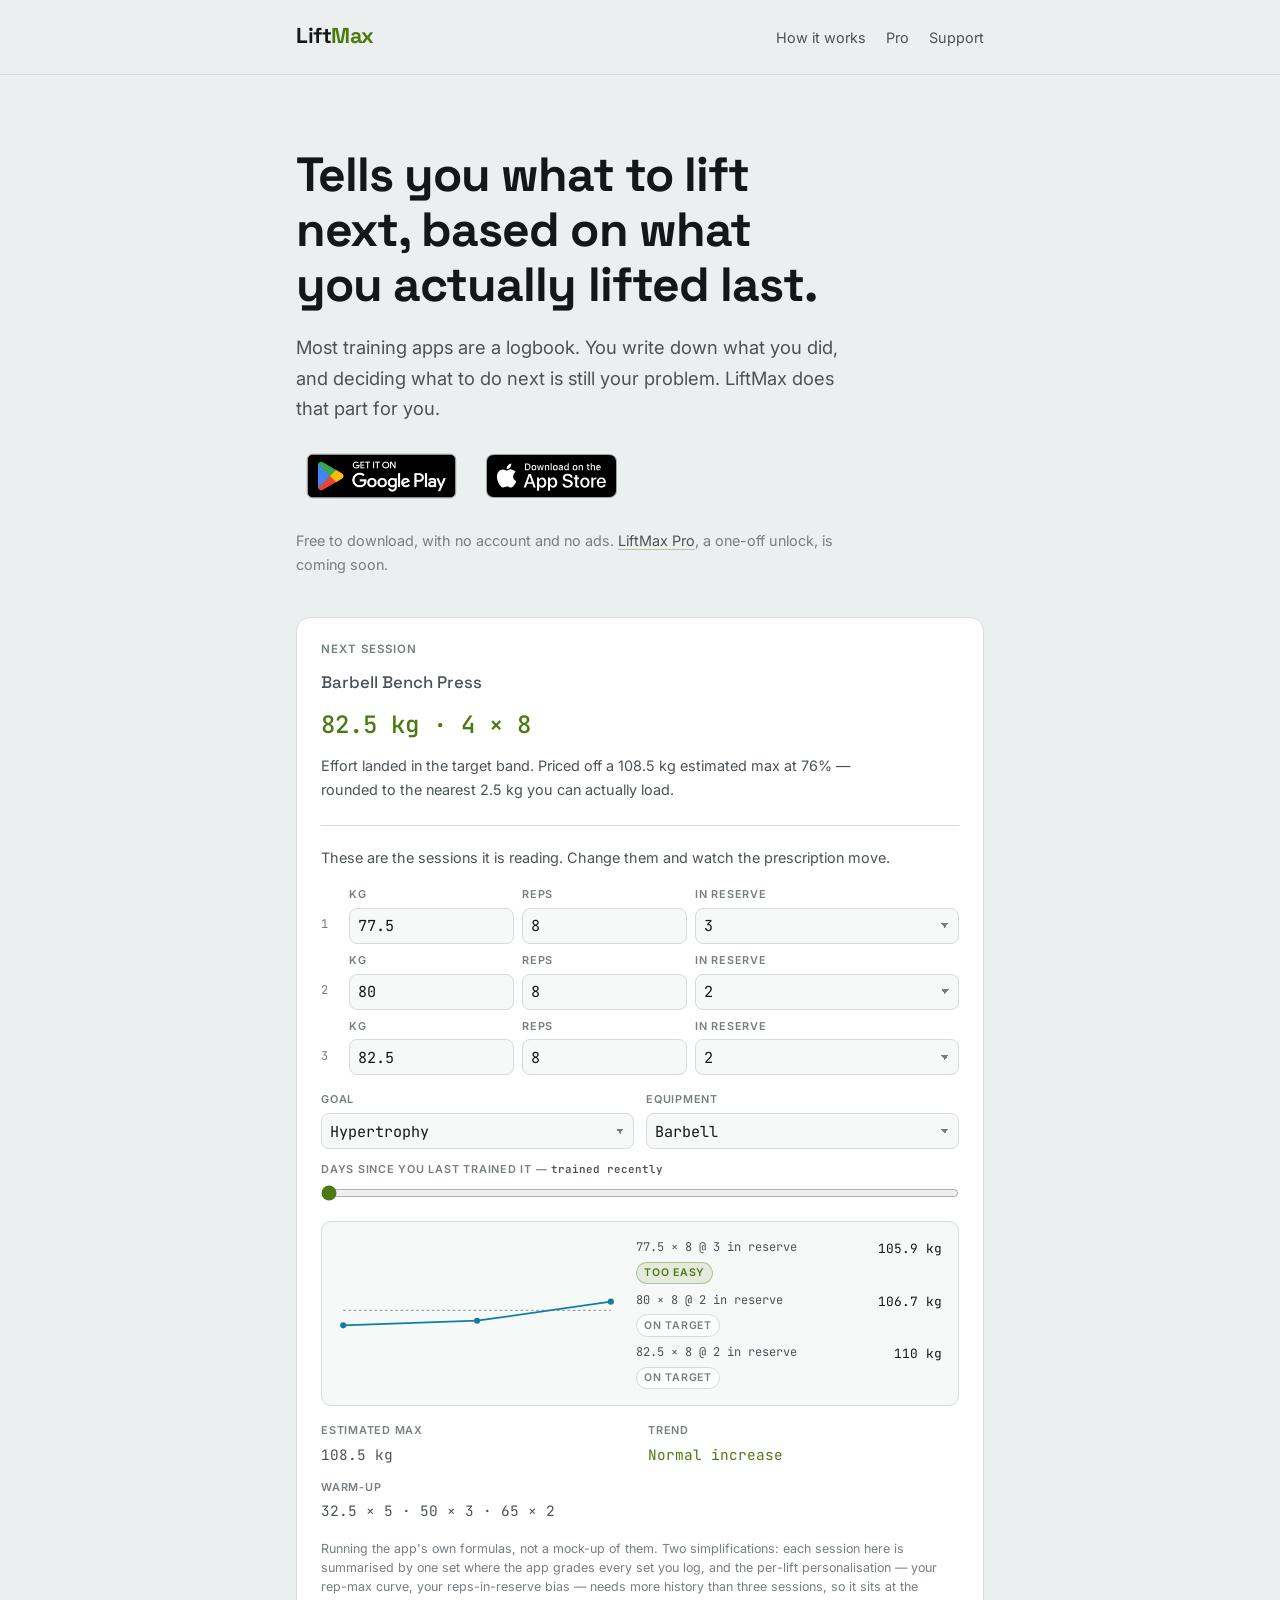
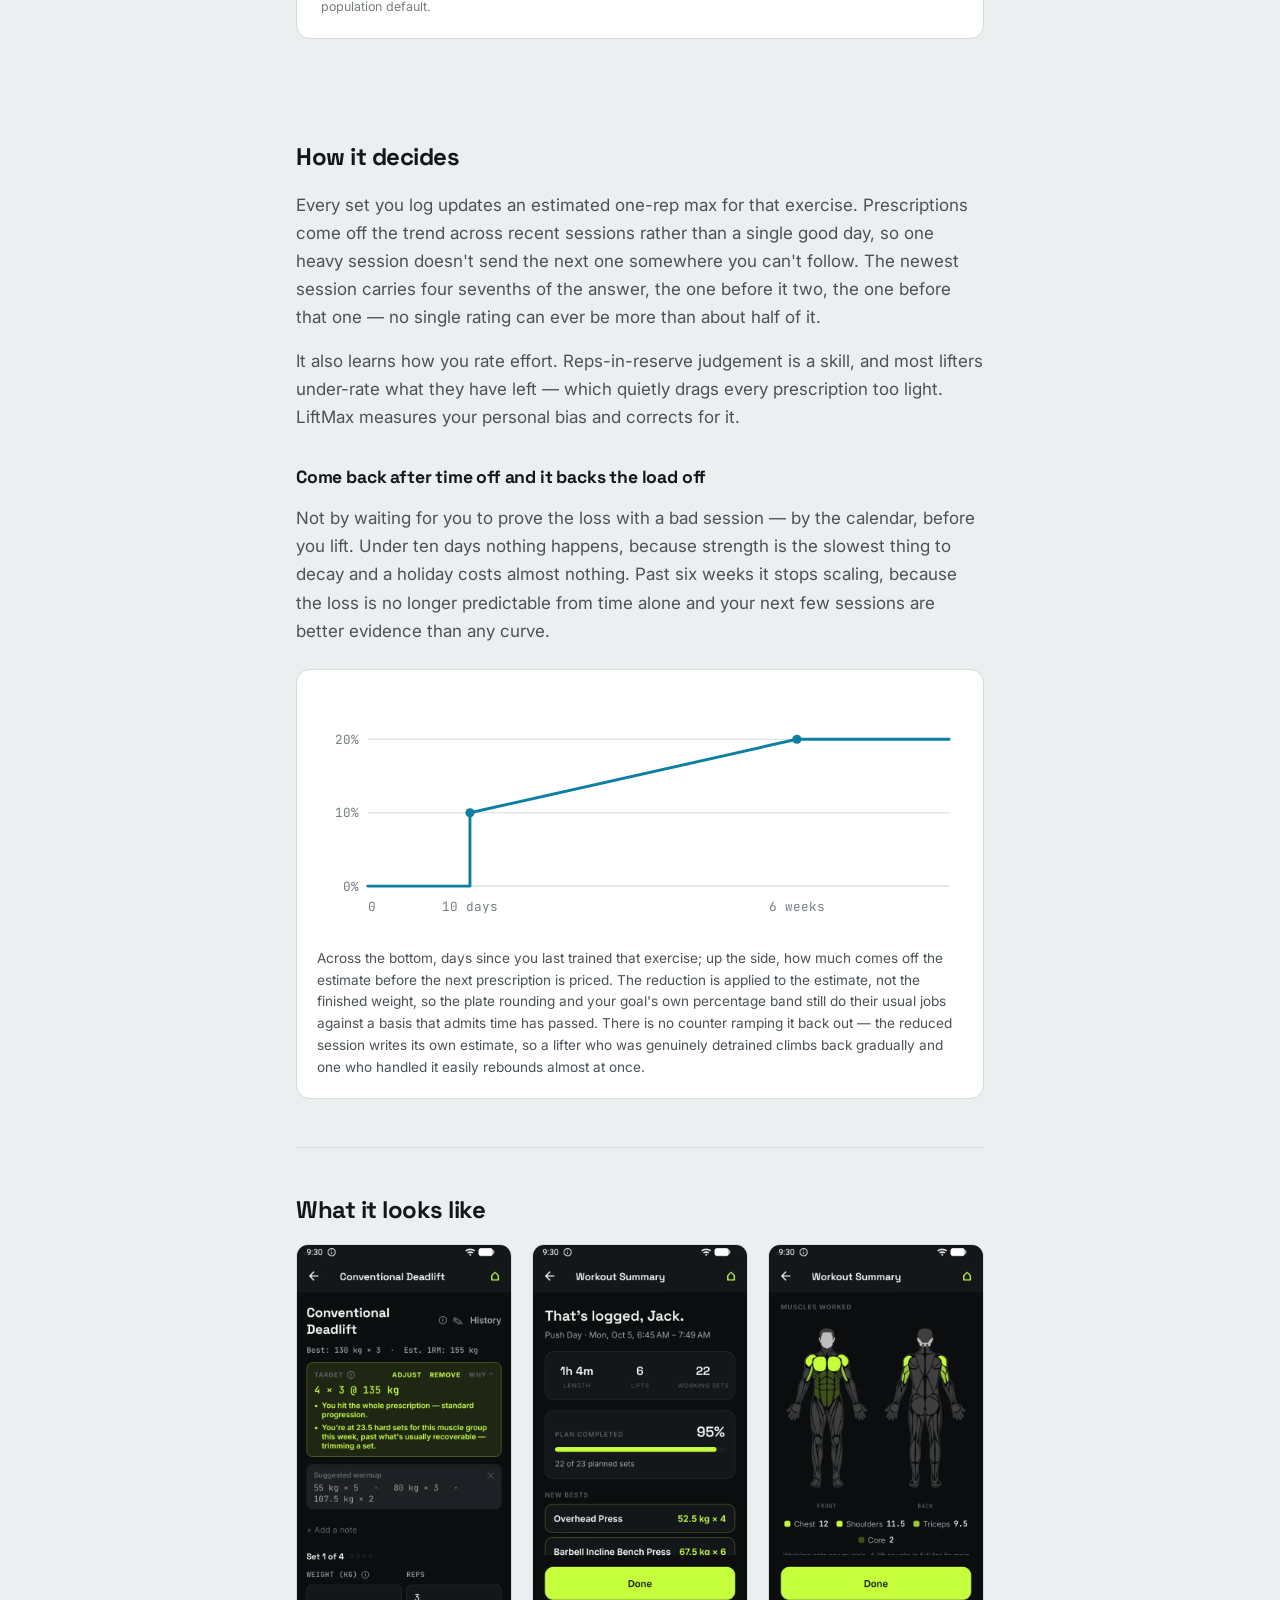
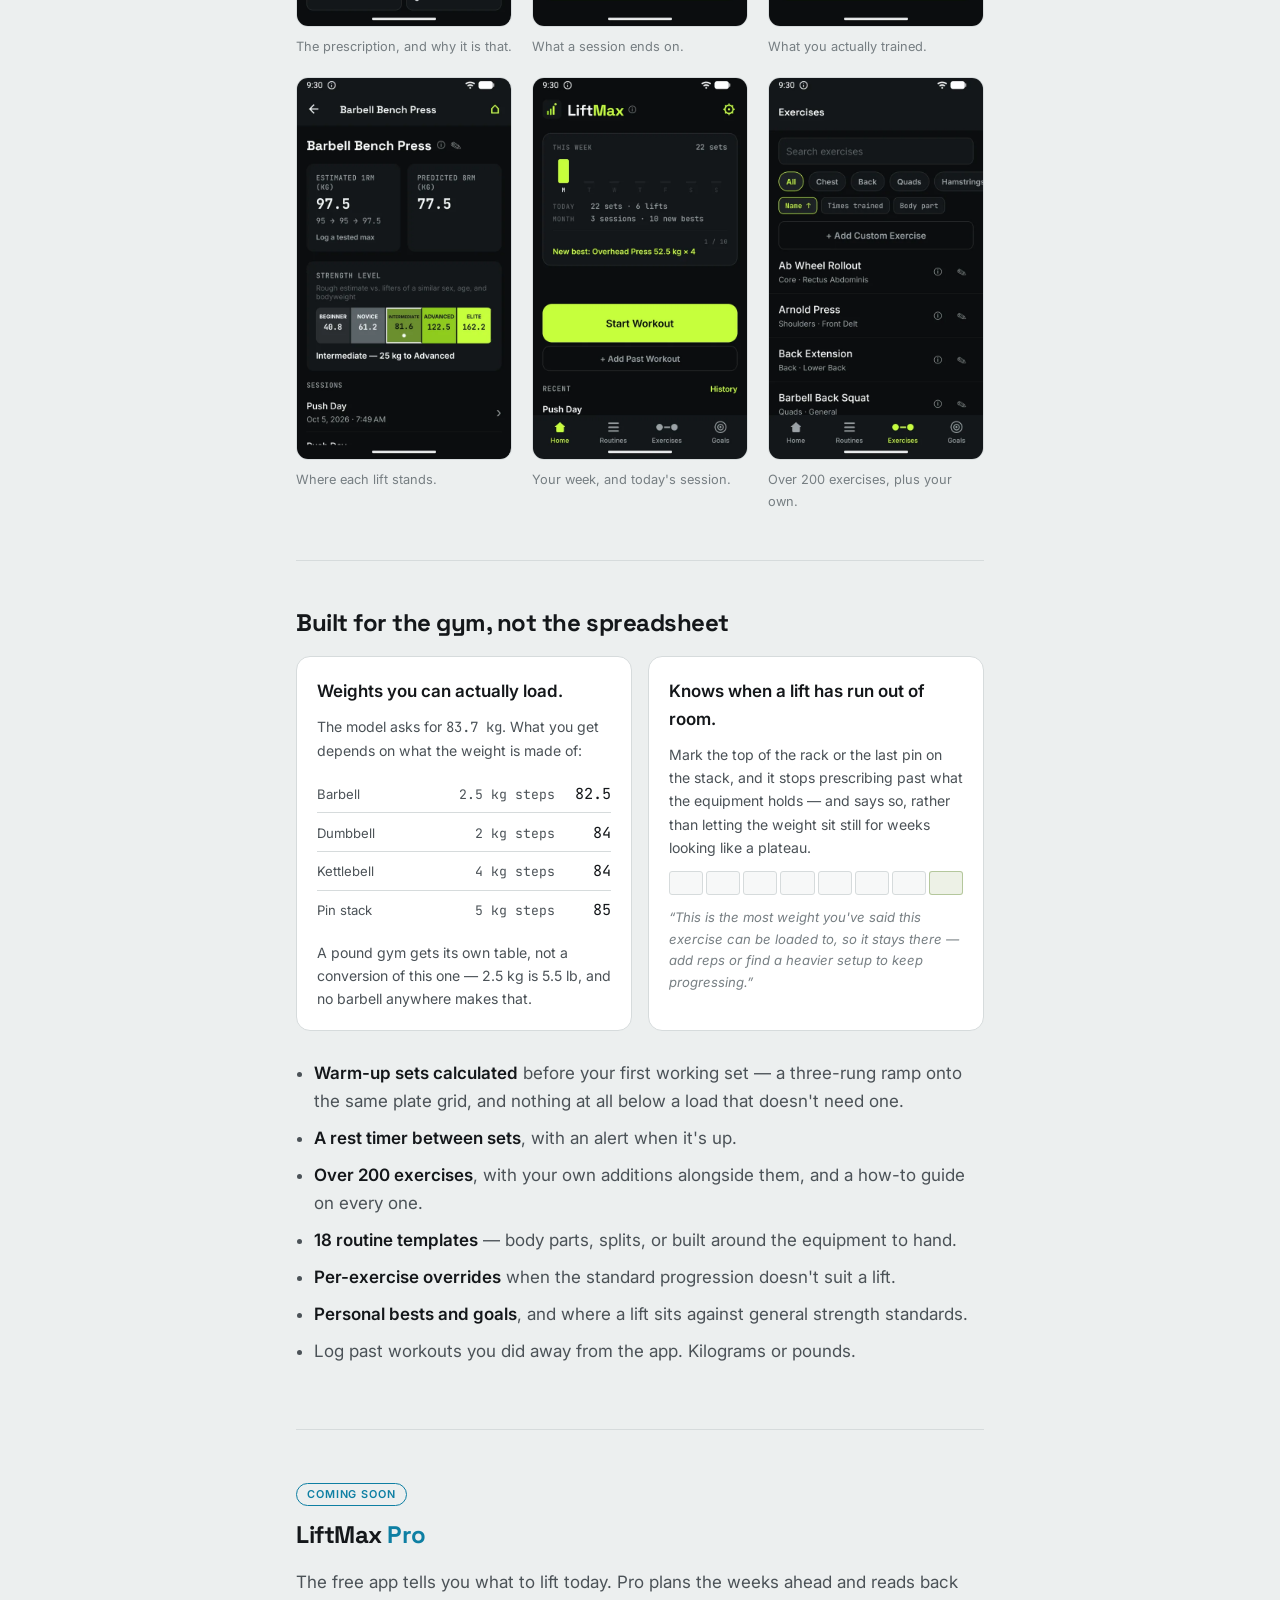
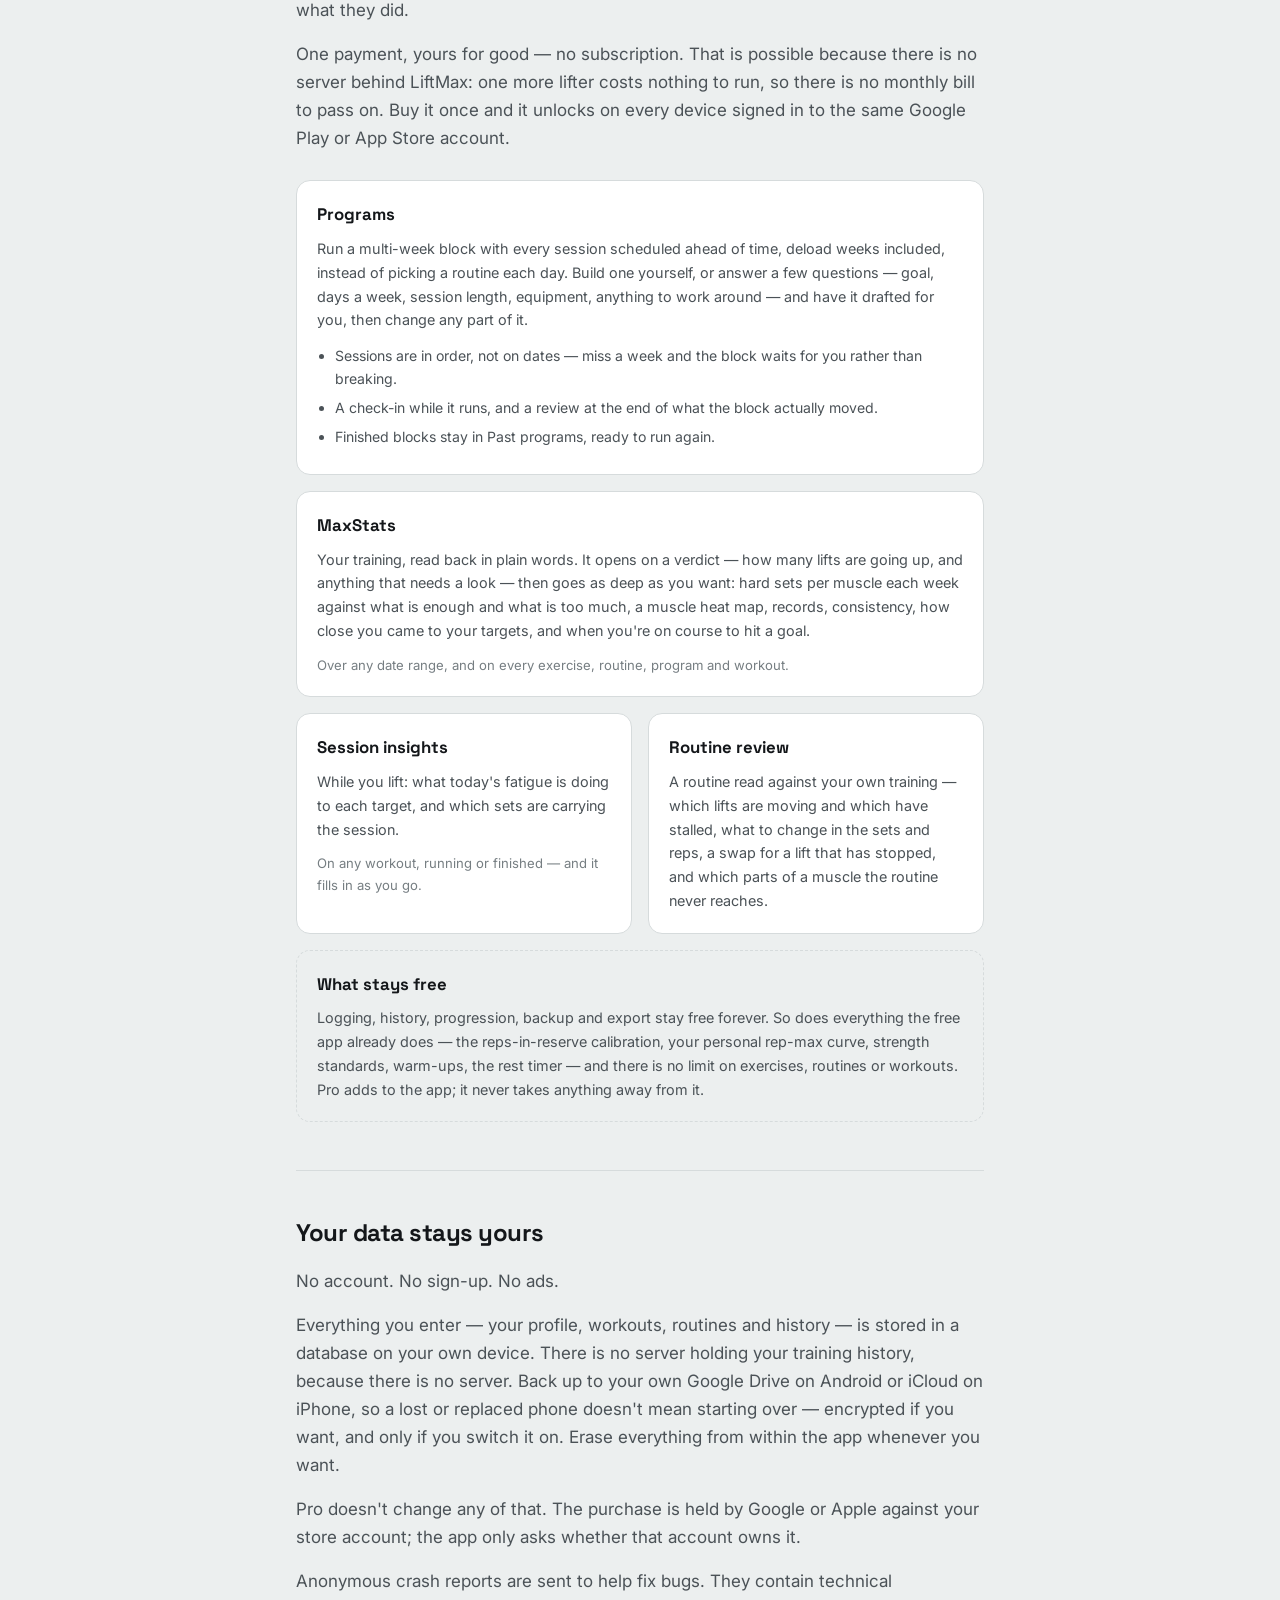
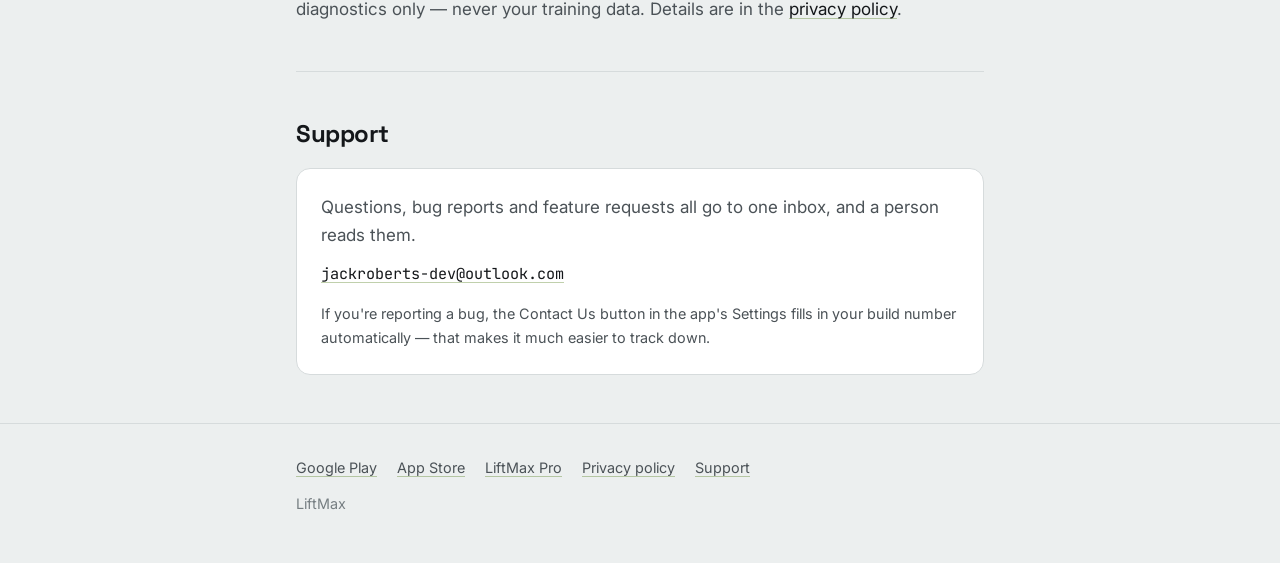
==== commit e2abbfa0: "Show Pro in the shop window, and the app as it looks now Adds a LiftMax Pro section, tagged coming s" ====
--- a/index.html
+++ b/index.html
@@ -28,6 +28,67 @@
 <meta property="og:description" content="Tells you what to lift next, based on what you actually lifted last.">
 <meta property="og:url" content="https://liftmax.co.uk/">
 <meta property="og:image" content="https://liftmax.co.uk/icon.png">
+
+<!-- Structured data. Renders nothing; it exists so a crawler does not have to
+     infer from prose what this page is. That inference is the whole problem
+     here: "LiftMax" is also an industrial rigging brand on liftmax.com and two
+     unrelated UK companies, so left to guess, Google can reasonably file this
+     under lifting equipment.
+
+     sameAs is the load-bearing part — it asserts that this site and the two
+     store listings are one entity rather than three pages sharing a word.
+     Google already asserts the other half from its side: the Play listing's
+     own JSON-LD carries author.url pointing back here, and Apple's seller URL
+     does the same. This closes the loop.
+
+     Every value below is mirrored from the live store listings (Play:
+     HEALTH_AND_FITNESS, free; Apple: Health & Fitness, free, 4+). Google
+     cross-checks structured data against the visible page and the things it
+     links to, so if the app's category or price ever changes, change it here
+     too — disagreeing copies are worse than none.
+
+     Deliberately no aggregateRating: both stores report zero ratings so far,
+     and inventing one is exactly the kind of invalid markup that gets rich
+     results revoked. Add it only when there are real ratings to report. -->
+<script type="application/ld+json">
+{
+  "@context": "https://schema.org",
+  "@graph": [
+    {
+      "@type": "SoftwareApplication",
+      "@id": "https://liftmax.co.uk/#app",
+      "name": "LiftMax",
+      "description": "Tells you what to lift next, based on what you actually lifted last. A strength training app that prescribes your next session from your own logged work.",
+      "applicationCategory": "HealthApplication",
+      "applicationSubCategory": "Strength Training",
+      "operatingSystem": "Android, iOS",
+      "url": "https://liftmax.co.uk/",
+      "image": "https://liftmax.co.uk/icon.png",
+      "author": {
+        "@type": "Person",
+        "name": "Jack Roberts",
+        "url": "https://liftmax.co.uk/"
+      },
+      "offers": {
+        "@type": "Offer",
+        "price": "0",
+        "priceCurrency": "GBP"
+      },
+      "sameAs": [
+        "https://play.google.com/store/apps/details?id=com.liftmax.android",
+        "https://apps.apple.com/app/liftmax/id6809827285"
+      ]
+    },
+    {
+      "@type": "WebSite",
+      "@id": "https://liftmax.co.uk/#website",
+      "name": "LiftMax",
+      "url": "https://liftmax.co.uk/",
+      "about": { "@id": "https://liftmax.co.uk/#app" }
+    }
+  ]
+}
+</script>
 
 <link rel="icon" href="favicon.png" type="image/png">
 <link rel="canonical" href="https://liftmax.co.uk/">
@@ -49,6 +110,11 @@
 <header>
   <div class="wrap">
     <p class="wordmark">Lift<span>Max</span></p>
+    <nav class="top-nav" aria-label="On this page">
+      <a href="#how">How it works</a>
+      <a href="#pro">Pro</a>
+      <a href="#support">Support</a>
+    </nav>
   </div>
 </header>
 
@@ -66,6 +132,8 @@
         <img src="badges/app-store.svg" alt="Download on the App Store" width="120" height="40">
       </a>
     </div>
+    <p class="hero-note">Free to download, with no account and no ads.
+      <a href="#pro">LiftMax Pro</a>, a one-off unlock, is coming soon.</p>
 
     <!-- The prescription card, and with JavaScript the live demo of it.
          demo.js reveals [data-js-only] and takes over every [data-out-*] node;
@@ -159,7 +227,7 @@
     </div>
   </div>
 
-  <section>
+  <section id="how">
     <h2>How it decides</h2>
     <p class="lead">Every set you log updates an estimated one-rep max for that exercise.
       Prescriptions come off the trend across recent sessions rather than a single good day, so
@@ -216,20 +284,39 @@
 
   <section>
     <h2>What it looks like</h2>
+    <!-- Real captures from the app, seeded with two weeks of training by
+         docs/store-assets/seed-screenshot-db.test.ts in the app repo — the same
+         set the store listings use, minus the store panels' frame and headline.
+         Re-export from docs/store-assets/screenshots/ when those are retaken. -->
     <div class="shots">
       <figure>
         <img src="shots/01-prescription.webp" width="560" height="996" loading="lazy" decoding="async"
-             alt="The Barbell Bench Press screen. A target of 3 sets of 3 at 80 kg, under a heading that reads WHY, with three reasons given: start with 2 in reserve and work down to 1 by set 3; a planned deload week, because work has been accumulating for several weeks; and 3 sets instead of 5 with the weight roughly held, since cutting volume is what sheds fatigue. Below it a suggested warm-up of 32.5 kg for 5, 47.5 kg for 3 and 65 kg for 2, then the weight and reps to log.">
+             alt="The Conventional Deadlift screen during a workout. Best set 130 kg for 3, estimated one-rep max 155 kg. The target reads 4 sets of 3 at 135 kg, with two reasons under it: you hit the whole prescription, so standard progression; and you are at 23.5 hard sets for this muscle group this week, past what is usually recoverable, so it trims a set. Below it a suggested warm-up of 55 kg for 5, 80 kg for 3 and 107.5 kg for 2, then the weight and reps for set 1 of 4.">
         <figcaption>The prescription, and why it is that.</figcaption>
       </figure>
       <figure>
-        <img src="shots/02-strength-trend.webp" width="560" height="996" loading="lazy" decoding="async"
-             alt="The strength trend screen: an estimated one-rep max of 100 kg with the run of sessions it was built from — 90, 92.5, 95, 95, 97.5, 100 — a predicted 8-rep max of 77.5 kg, and a strength-level bar placing the lift at Intermediate, 22.5 kg short of Advanced.">
-        <figcaption>The trend behind it, and where the lift sits.</figcaption>
-      </figure>
-      <figure>
-        <img src="shots/04-exercise-library.webp" width="560" height="996" loading="lazy" decoding="async"
-             alt="The exercise library: a search box, filter chips for each body part, a button to add a custom exercise, and a list of exercises each showing its muscle group, with a how-to guide and an edit control beside it.">
+        <img src="shots/02-workout-summary.webp" width="560" height="996" loading="lazy" decoding="async"
+             alt="The workout summary for Push Day: 1 hour 4 minutes, 6 lifts, 22 working sets, 95% of the plan completed (22 of 23 planned sets), and new bests on Overhead Press at 52.5 kg for 4 and Barbell Incline Bench Press at 67.5 kg for 6.">
+        <figcaption>What a session ends on.</figcaption>
+      </figure>
+      <figure>
+        <img src="shots/03-muscle-map.webp" width="560" height="996" loading="lazy" decoding="async"
+             alt="Front and back body diagrams with the muscles a push session trained shaded by how much work each got: chest 12 sets, shoulders 11.5, triceps 9.5, core 2.">
+        <figcaption>What you actually trained.</figcaption>
+      </figure>
+      <figure>
+        <img src="shots/04-strength-level.webp" width="560" height="996" loading="lazy" decoding="async"
+             alt="The Barbell Bench Press page: estimated one-rep max 97.5 kg, built from 95, 95 and 97.5, a predicted 8-rep max of 77.5 kg, and a strength-level bar from Beginner to Elite placing the lift at Intermediate, 25 kg short of Advanced.">
+        <figcaption>Where each lift stands.</figcaption>
+      </figure>
+      <figure>
+        <img src="shots/05-home.webp" width="560" height="996" loading="lazy" decoding="async"
+             alt="The home screen: this week's sets by day, today's 22 sets across 6 lifts, 3 sessions and 10 new bests this month, a Start Workout button and a button to add a past workout.">
+        <figcaption>Your week, and today's session.</figcaption>
+      </figure>
+      <figure>
+        <img src="shots/06-exercise-library.webp" width="560" height="996" loading="lazy" decoding="async"
+             alt="The exercise library: a search box, filter chips for each body part, sort by name, times trained or body part, a button to add a custom exercise, and a list of exercises each showing its muscle group, with a how-to guide and an edit control beside it.">
         <figcaption>Over 200 exercises, plus your own.</figcaption>
       </figure>
     </div>
@@ -274,6 +361,7 @@
     <ul>
       <li><strong>Warm-up sets calculated</strong> before your first working set — a three-rung
         ramp onto the same plate grid, and nothing at all below a load that doesn't need one.</li>
+      <li><strong>A rest timer between sets</strong>, with an alert when it's up.</li>
       <li><strong>Over 200 exercises</strong>, with your own additions alongside them, and a
         how-to guide on every one.</li>
       <li><strong>18 routine templates</strong> — body parts, splits, or built around the
@@ -286,13 +374,89 @@
     </ul>
   </section>
 
+  <!-- LiftMax Pro. Written from the liftmax_pro branch before it ships, so
+       every claim here is something that branch already does — the feature
+       names and the free-forever line are the app's own words (PREMIUM_COPY in
+       src/premium/PremiumGate.tsx, and the paywall), and docs/premium.md is
+       the source of truth for what is in the bundle and what stays free.
+
+       Deliberately no price: the stores hold the figure and it is not public
+       until the product is live. When it ships, drop the "Coming soon" tag
+       and the hero line that repeats it; there is no other date-sensitive
+       wording in here. -->
+  <section id="pro" class="pro">
+    <p class="pro-tag">Coming soon</p>
+    <h2>LiftMax <span>Pro</span></h2>
+    <p class="lead">The free app tells you what to lift today. Pro plans the weeks ahead and
+      reads back what they did.</p>
+    <p class="lead">One payment, yours for good — no subscription. That is possible because
+      there is no server behind LiftMax: one more lifter costs nothing to run, so there is no
+      monthly bill to pass on. Buy it once and it unlocks on every device signed in to the same
+      Google Play or App Store account.</p>
+
+    <div class="pro-grid">
+      <div class="pro-card pro-card-wide">
+        <p class="pro-h">Programs</p>
+        <p class="pro-b">Run a multi-week block with every session scheduled ahead of time,
+          deload weeks included, instead of picking a routine each day. Build one yourself, or
+          answer a few questions — goal, days a week, session length, equipment, anything to
+          work around — and have it drafted for you, then change any part of it.</p>
+        <ul class="pro-points">
+          <li>Sessions are in order, not on dates — miss a week and the block waits for you
+            rather than breaking.</li>
+          <li>A check-in while it runs, and a review at the end of what the block actually
+            moved.</li>
+          <li>Finished blocks stay in Past programs, ready to run again.</li>
+        </ul>
+      </div>
+
+      <div class="pro-card pro-card-wide">
+        <p class="pro-h">MaxStats</p>
+        <p class="pro-b">Your training, read back in plain words. It opens on a verdict — how
+          many lifts are going up, and anything that needs a look — then goes as deep as you
+          want: hard sets per muscle each week against what is enough and what is too much, a
+          muscle heat map, records, consistency, how close you came to your targets, and when
+          you're on course to hit a goal.</p>
+        <p class="pro-b pro-quiet">Over any date range, and on every exercise, routine, program
+          and workout.</p>
+      </div>
+
+      <div class="pro-card">
+        <p class="pro-h">Session insights</p>
+        <p class="pro-b">While you lift: what today's fatigue is doing to each target, and which
+          sets are carrying the session.</p>
+        <p class="pro-b pro-quiet">On any workout, running or finished — and it fills in as
+          you go.</p>
+      </div>
+
+      <div class="pro-card">
+        <p class="pro-h">Routine review</p>
+        <p class="pro-b">A routine read against your own training — which lifts are moving and
+          which have stalled, what to change in the sets and reps, a swap for a lift that has
+          stopped, and which parts of a muscle the routine never reaches.</p>
+      </div>
+    </div>
+
+    <div class="free-note">
+      <p class="pro-h">What stays free</p>
+      <p class="pro-b">Logging, history, progression, backup and export stay free forever. So
+        does everything the free app already does — the reps-in-reserve calibration, your
+        personal rep-max curve, strength standards, warm-ups, the rest timer — and there is no
+        limit on exercises, routines or workouts. Pro adds to the app; it never takes anything
+        away from it.</p>
+    </div>
+  </section>
+
   <section>
     <h2>Your data stays yours</h2>
     <p class="lead">No account. No sign-up. No ads.</p>
     <p class="lead">Everything you enter — your profile, workouts, routines and history — is
       stored in a database on your own device. There is no server holding your training history,
-      because there is no server. Back up and restore to storage you control, and erase
-      everything from within the app whenever you want.</p>
+      because there is no server. Back up to your own Google Drive on Android or iCloud on
+      iPhone, so a lost or replaced phone doesn't mean starting over — encrypted if you want,
+      and only if you switch it on. Erase everything from within the app whenever you want.</p>
+    <p class="lead">Pro doesn't change any of that. The purchase is held by Google or Apple
+      against your store account; the app only asks whether that account owns it.</p>
     <p class="lead">Anonymous crash reports are sent to help fix bugs. They contain technical
       diagnostics only — never your training data. Details are in the
       <a href="privacy/">privacy policy</a>.</p>
@@ -317,6 +481,7 @@
     <nav>
       <a href="https://play.google.com/store/apps/details?id=com.liftmax.android">Google Play</a>
       <a href="https://apps.apple.com/app/liftmax/id6809827285">App Store</a>
+      <a href="#pro">LiftMax Pro</a>
       <a href="privacy/">Privacy policy</a>
       <a href="mailto:jackroberts-dev@outlook.com">Support</a>
     </nav>
--- a/styles.css
+++ b/styles.css
@@ -83,6 +83,18 @@
 /* On the inner pages the wordmark is the way back out. */
 a.wordmark { text-decoration: none; color: var(--text); }
 
+/* The homepage's header carries in-page links beside the wordmark. */
+header .wrap {
+  display: flex;
+  align-items: baseline;
+  justify-content: space-between;
+  gap: 1rem;
+  flex-wrap: wrap;
+}
+.top-nav { display: flex; gap: 1.25rem; font-size: 0.9rem; }
+.top-nav a { color: var(--text-secondary); text-decoration: none; }
+.top-nav a:hover { color: var(--text); }
+
 /* ── Hero ───────────────────────────────────────────────── */
 .hero { padding: 4.5rem 0 3.5rem; }
 .hero h1 {
@@ -97,6 +109,13 @@
   margin: 0 0 1.25rem;
   max-width: 34rem;
 }
+
+.hero .hero-note {
+  font-size: 0.9rem;
+  color: var(--text-muted);
+  margin: 0;
+}
+.hero-note a { color: var(--text-secondary); }
 
 /* ── The prescription card ──────────────────────────────── */
 /* A concrete example beats a paragraph describing one. This is the
@@ -535,9 +554,71 @@
   border-color: var(--accent-border);
 }
 
+/* ── LiftMax Pro ────────────────────────────────────────────────── */
+/* Pro gets --data, not the accent: the accent is the reward signal (see
+   the top of this file), and a product being on sale is not one. Cyan is
+   the palette's "analysis" colour, which is most of what Pro is. */
+.pro h2 span { color: var(--data); }
+.pro-tag {
+  display: inline-block;
+  font-size: 0.68rem;
+  text-transform: uppercase;
+  letter-spacing: 0.09em;
+  font-weight: 600;
+  color: var(--data);
+  border: 1px solid var(--data);
+  border-radius: 999px;
+  padding: 0.1rem 0.6rem;
+  margin: 0 0 0.9rem;
+}
+.pro-grid {
+  display: grid;
+  grid-template-columns: repeat(2, minmax(0, 1fr));
+  gap: 1rem;
+  margin: 1.75rem 0 1rem;
+}
+.pro-card {
+  background: var(--surface);
+  border: 1px solid var(--border);
+  border-radius: 14px;
+  padding: 1.25rem;
+}
+/* Programs (the headline) and MaxStats (the most to say) take a full row
+   each; the two in-context features share the last one. */
+.pro-card-wide { grid-column: 1 / -1; }
+.pro-h {
+  font-family: 'Space Grotesk', system-ui, sans-serif;
+  font-weight: 700;
+  font-size: 1.05rem;
+  margin: 0 0 0.5rem;
+}
+.pro-b { font-size: 0.9rem; color: var(--text-secondary); margin: 0 0 0.75rem; }
+.pro-b:last-child { margin-bottom: 0; }
+.pro-quiet { font-size: 0.82rem; color: var(--text-muted); }
+.pro-points { margin: 0; font-size: 0.88rem; }
+.pro-points li { margin-bottom: 0.35rem; }
+.free-note {
+  border: 1px dashed var(--border);
+  border-radius: 14px;
+  padding: 1.25rem;
+}
+
 /* ── Narrow screens ─────────────────────────────────────────────── */
 @media (max-width: 46rem) {
-  .shots { grid-template-columns: 1fr; gap: 1.75rem; max-width: 22rem; }
+  /* Six stacked full-width phones is a lot of scrolling; a sideways strip
+     keeps the set to one screen's height, with the next shot peeking in to
+     say there is more. Bleeds to the screen edge, padded back to the gutter. */
+  .shots {
+    display: flex;
+    gap: 1rem;
+    overflow-x: auto;
+    scroll-snap-type: x mandatory;
+    margin: 0 -1.5rem;
+    padding: 0 1.5rem 0.5rem;
+    scroll-padding: 0 1.5rem;
+  }
+  .shots figure { flex: 0 0 62%; max-width: 15rem; scroll-snap-align: start; }
+  .pro-grid { grid-template-columns: 1fr; }
   .insets { grid-template-columns: 1fr; }
   .demo-working { grid-template-columns: 1fr; }
 }
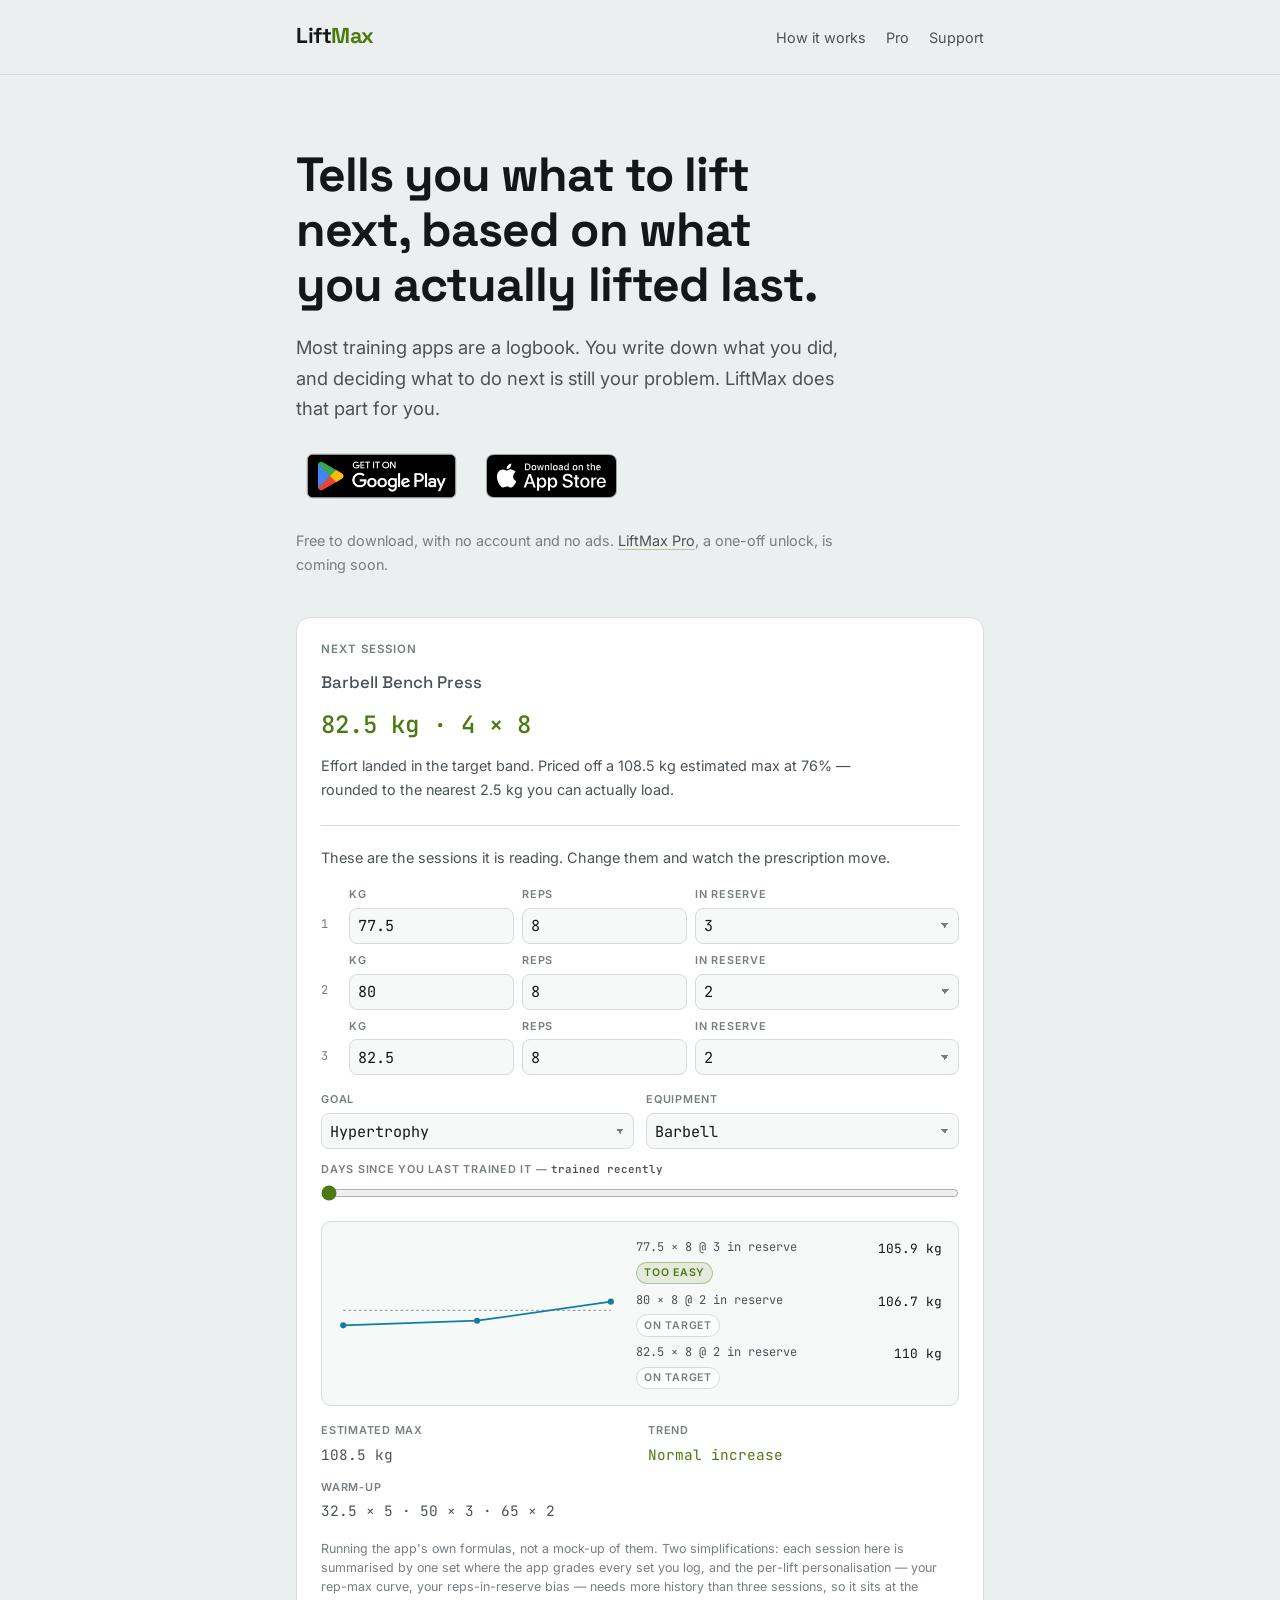
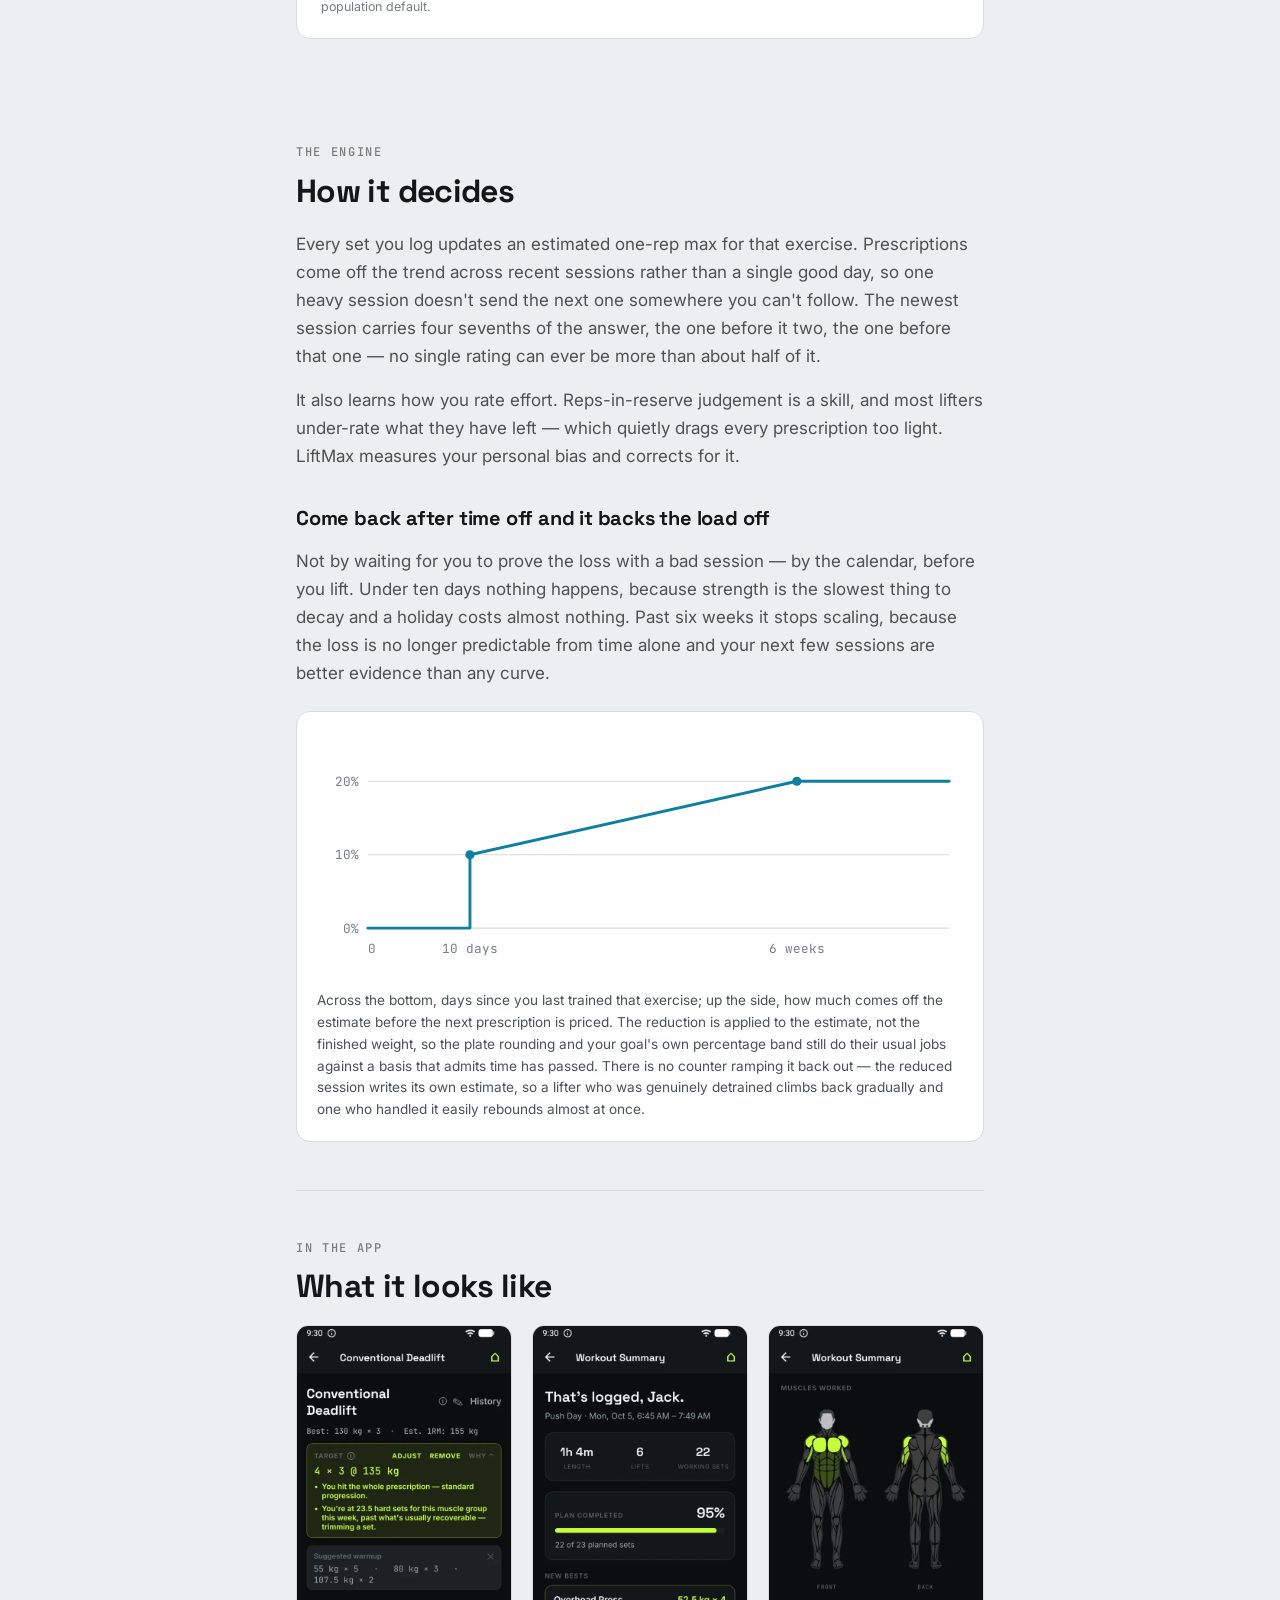
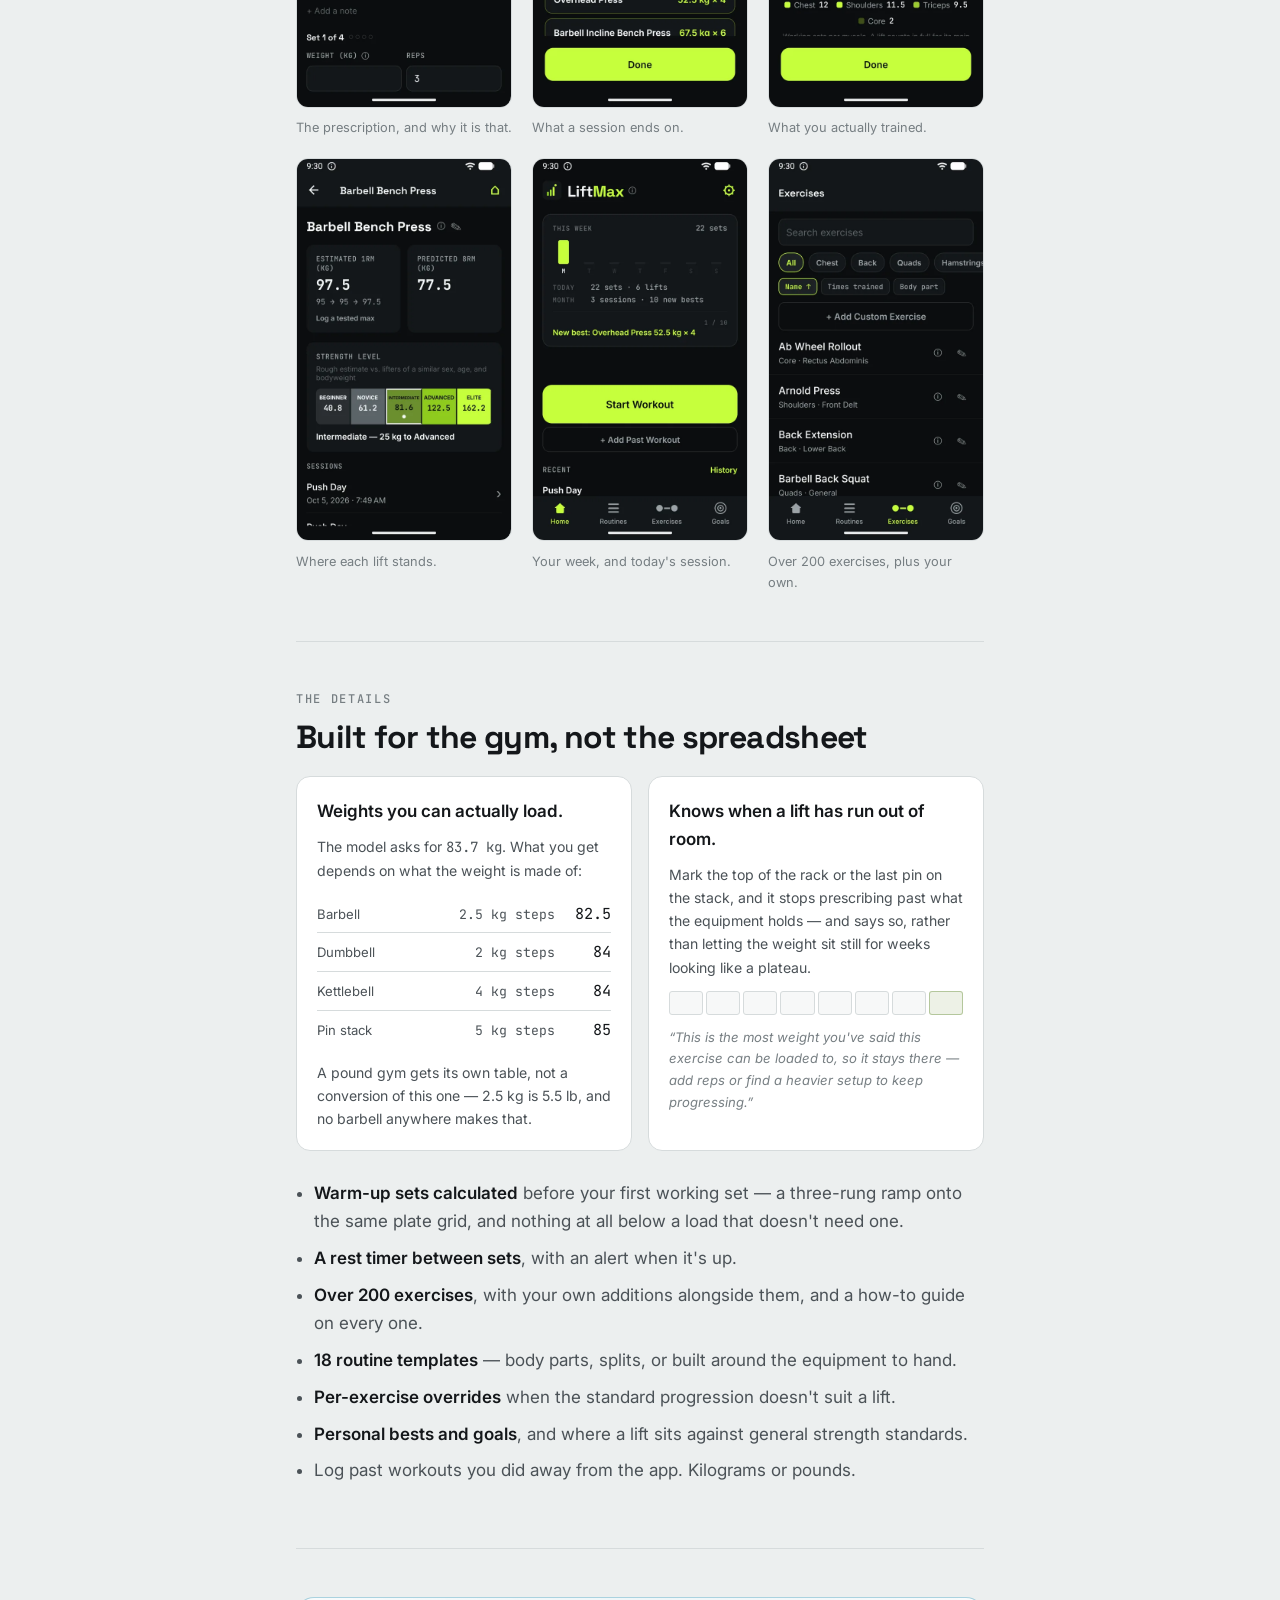
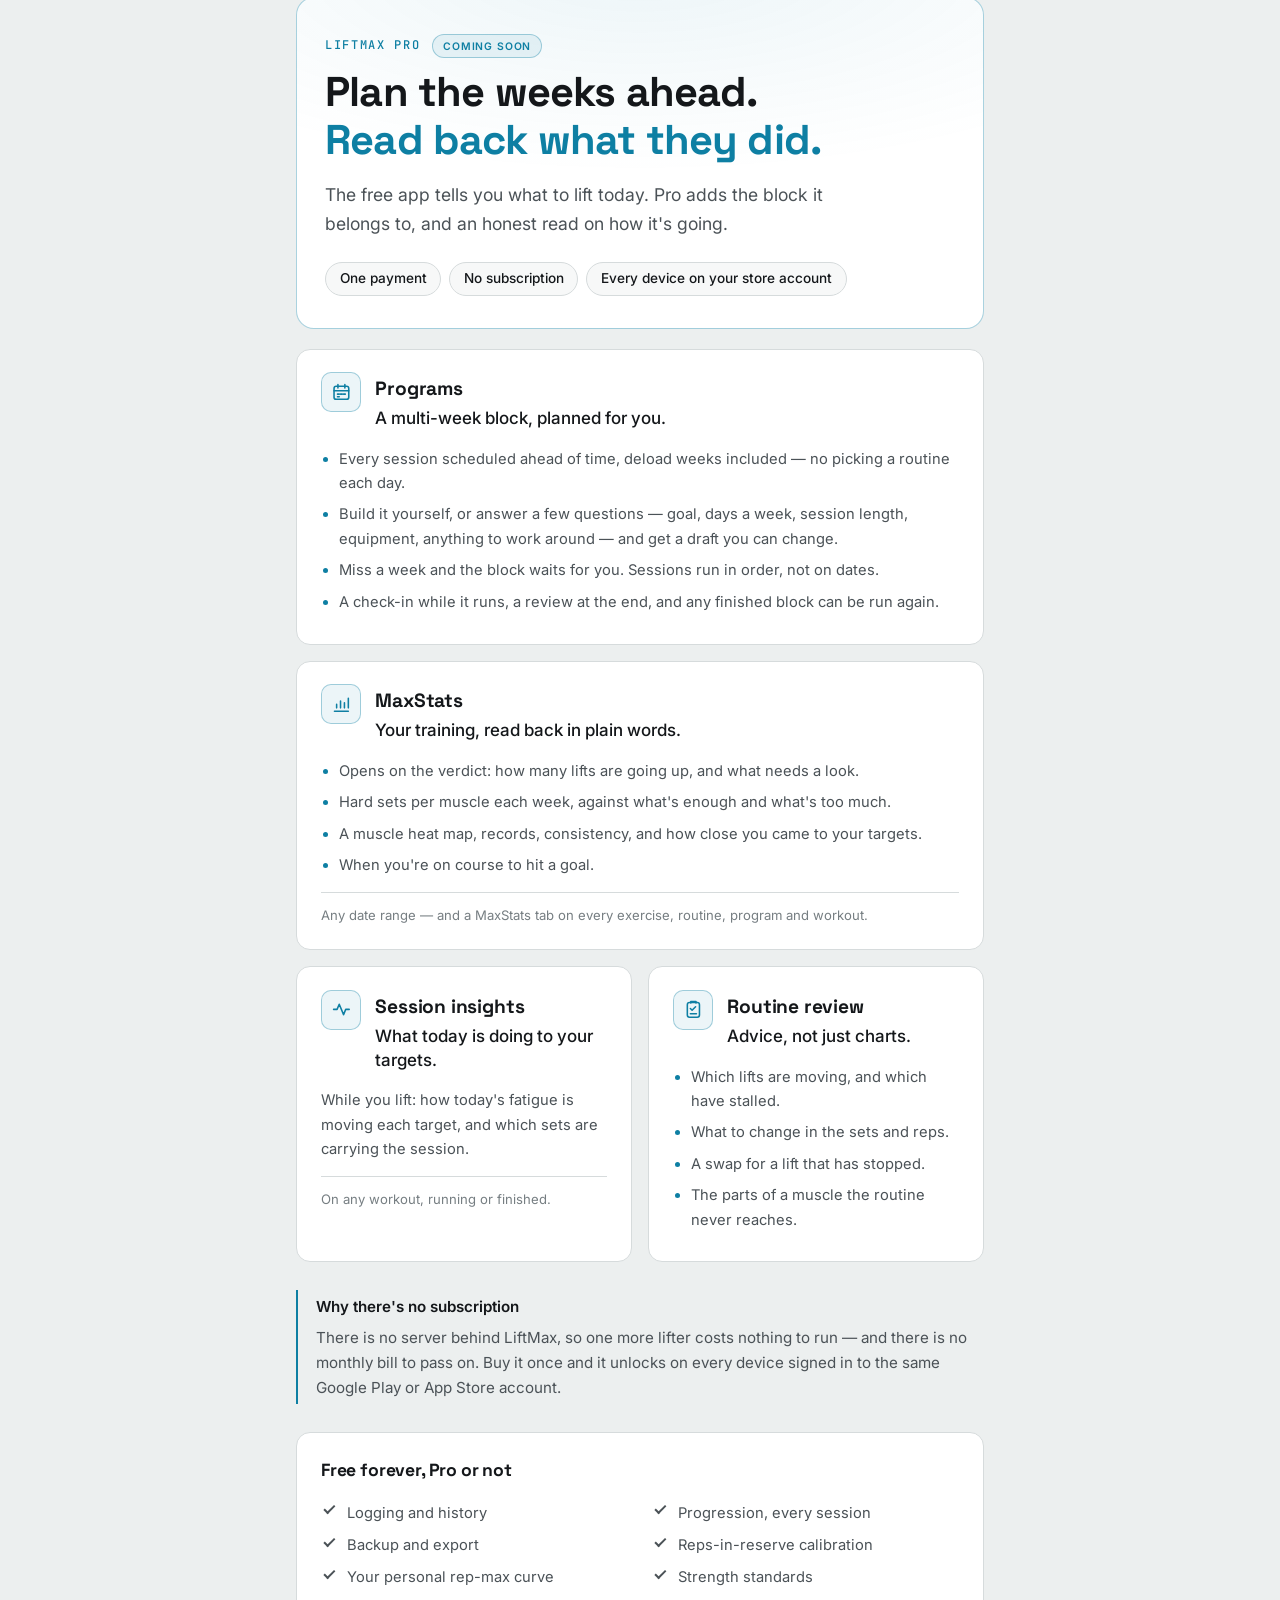
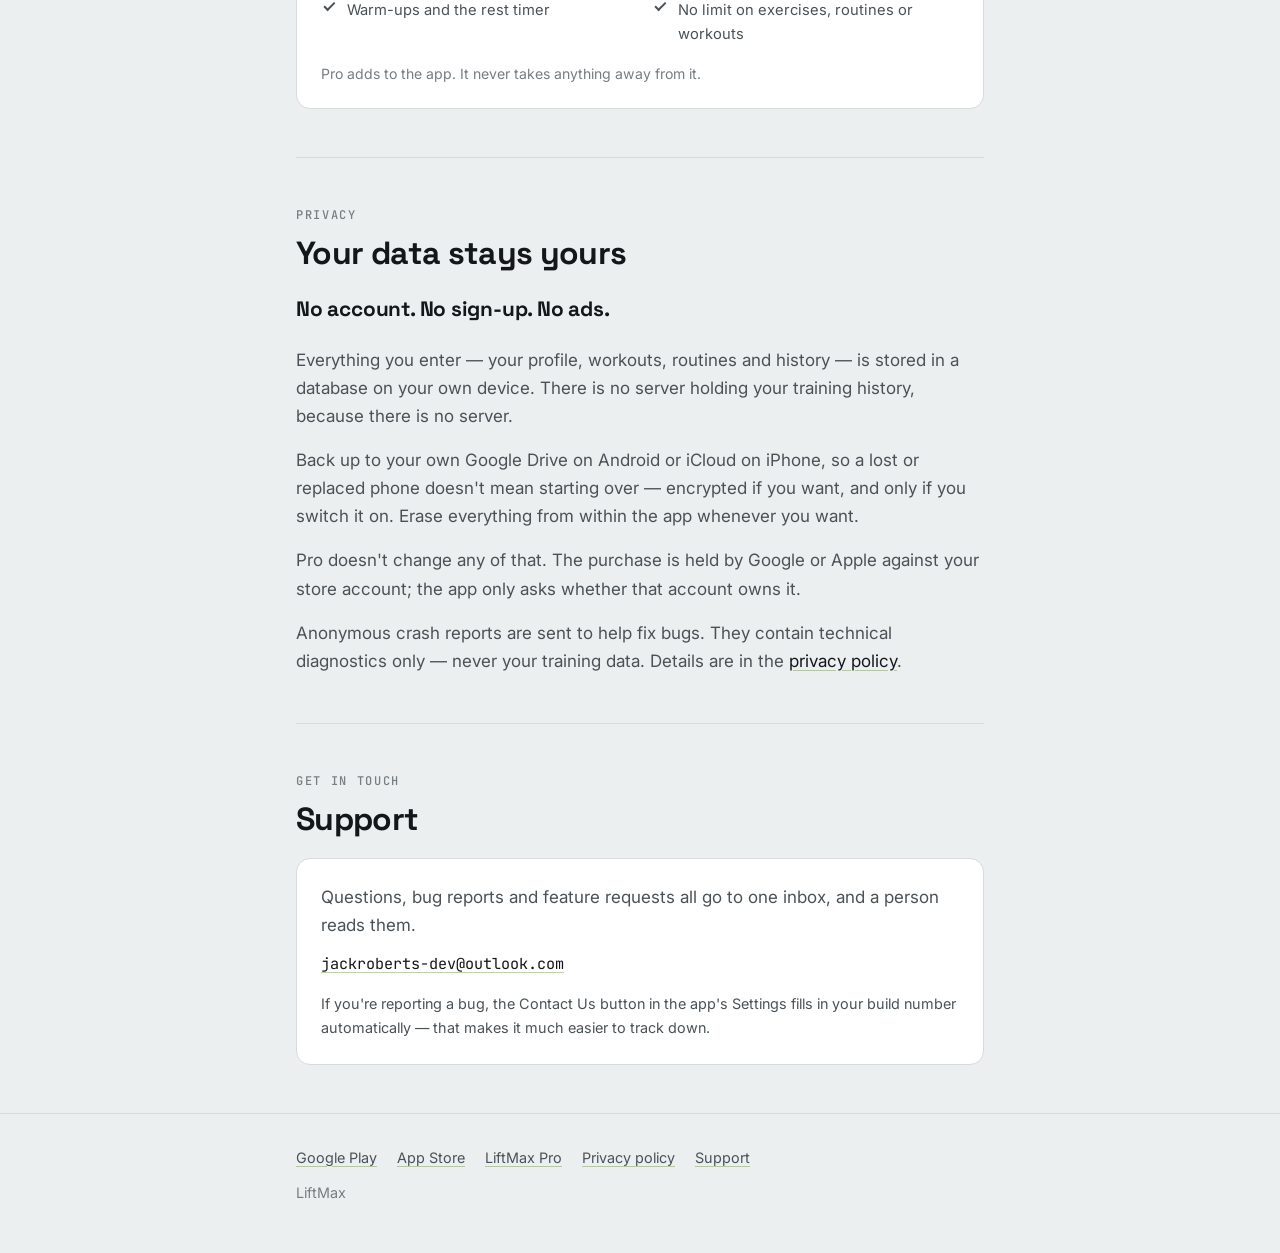
==== commit 394c1dea: "Give the Pro section a headline, and every section a label The Pro text was paragraphs inside cards " ====
--- a/index.html
+++ b/index.html
@@ -103,7 +103,7 @@
      places while CNAME exists — Pages 301s it to the custom domain. To
      preview before DNS is pointed, delete CNAME on a branch, or just open
      the files locally. -->
-<link rel="stylesheet" href="styles.css">
+<link rel="stylesheet" href="styles.css?v=2">
 </head>
 <body>
 
@@ -228,6 +228,7 @@
   </div>
 
   <section id="how">
+    <p class="eyebrow">The engine</p>
     <h2>How it decides</h2>
     <p class="lead">Every set you log updates an estimated one-rep max for that exercise.
       Prescriptions come off the trend across recent sessions rather than a single good day, so
@@ -283,6 +284,7 @@
   </section>
 
   <section>
+    <p class="eyebrow">In the app</p>
     <h2>What it looks like</h2>
     <!-- Real captures from the app, seeded with two weeks of training by
          docs/store-assets/seed-screenshot-db.test.ts in the app repo — the same
@@ -323,6 +325,7 @@
   </section>
 
   <section>
+    <p class="eyebrow">The details</p>
     <h2>Built for the gym, not the spreadsheet</h2>
 
     <!-- The three items worth showing rather than stating. roundToPlate at
@@ -385,76 +388,120 @@
        and the hero line that repeats it; there is no other date-sensitive
        wording in here. -->
   <section id="pro" class="pro">
-    <p class="pro-tag">Coming soon</p>
-    <h2>LiftMax <span>Pro</span></h2>
-    <p class="lead">The free app tells you what to lift today. Pro plans the weeks ahead and
-      reads back what they did.</p>
-    <p class="lead">One payment, yours for good — no subscription. That is possible because
-      there is no server behind LiftMax: one more lifter costs nothing to run, so there is no
-      monthly bill to pass on. Buy it once and it unlocks on every device signed in to the same
-      Google Play or App Store account.</p>
+    <div class="pro-panel">
+      <p class="eyebrow eyebrow-pro">LiftMax Pro <span class="pro-tag">Coming soon</span></p>
+      <h2 class="pro-title">Plan the weeks ahead.<br><span>Read back what they did.</span></h2>
+      <p class="pro-lede">The free app tells you what to lift today. Pro adds the block it
+        belongs to, and an honest read on how it's going.</p>
+      <ul class="pro-terms">
+        <li>One payment</li>
+        <li>No subscription</li>
+        <li>Every device on your store account</li>
+      </ul>
+    </div>
 
     <div class="pro-grid">
-      <div class="pro-card pro-card-wide">
-        <p class="pro-h">Programs</p>
-        <p class="pro-b">Run a multi-week block with every session scheduled ahead of time,
-          deload weeks included, instead of picking a routine each day. Build one yourself, or
-          answer a few questions — goal, days a week, session length, equipment, anything to
-          work around — and have it drafted for you, then change any part of it.</p>
+      <article class="pro-card pro-card-wide">
+        <div class="pro-card-head">
+          <span class="pro-icon"><svg viewBox="0 0 24 24" aria-hidden="true"><rect x="3.5" y="5" width="17" height="15" rx="2.5"/><path d="M3.5 10h17M8 3v4M16 3v4"/><path d="M7.5 14h2M11 14h2M14.5 14h2M7.5 17h2"/></svg></span>
+          <div>
+            <h3 class="pro-h">Programs</h3>
+            <p class="pro-hook">A multi-week block, planned for you.</p>
+          </div>
+        </div>
         <ul class="pro-points">
-          <li>Sessions are in order, not on dates — miss a week and the block waits for you
-            rather than breaking.</li>
-          <li>A check-in while it runs, and a review at the end of what the block actually
-            moved.</li>
-          <li>Finished blocks stay in Past programs, ready to run again.</li>
+          <li>Every session scheduled ahead of time, deload weeks included — no picking a
+            routine each day.</li>
+          <li>Build it yourself, or answer a few questions — goal, days a week, session length,
+            equipment, anything to work around — and get a draft you can change.</li>
+          <li>Miss a week and the block waits for you. Sessions run in order, not on dates.</li>
+          <li>A check-in while it runs, a review at the end, and any finished block can be run
+            again.</li>
         </ul>
-      </div>
-
-      <div class="pro-card pro-card-wide">
-        <p class="pro-h">MaxStats</p>
-        <p class="pro-b">Your training, read back in plain words. It opens on a verdict — how
-          many lifts are going up, and anything that needs a look — then goes as deep as you
-          want: hard sets per muscle each week against what is enough and what is too much, a
-          muscle heat map, records, consistency, how close you came to your targets, and when
-          you're on course to hit a goal.</p>
-        <p class="pro-b pro-quiet">Over any date range, and on every exercise, routine, program
-          and workout.</p>
-      </div>
-
-      <div class="pro-card">
-        <p class="pro-h">Session insights</p>
-        <p class="pro-b">While you lift: what today's fatigue is doing to each target, and which
+      </article>
+
+      <article class="pro-card pro-card-wide">
+        <div class="pro-card-head">
+          <span class="pro-icon"><svg viewBox="0 0 24 24" aria-hidden="true"><path d="M4 20h16"/><path d="M6.5 16v-4M11 16V8M15.5 16v-6M20 16V5"/></svg></span>
+          <div>
+            <h3 class="pro-h">MaxStats</h3>
+            <p class="pro-hook">Your training, read back in plain words.</p>
+          </div>
+        </div>
+        <ul class="pro-points">
+          <li>Opens on the verdict: how many lifts are going up, and what needs a look.</li>
+          <li>Hard sets per muscle each week, against what's enough and what's too much.</li>
+          <li>A muscle heat map, records, consistency, and how close you came to your
+            targets.</li>
+          <li>When you're on course to hit a goal.</li>
+        </ul>
+        <p class="pro-foot">Any date range — and a MaxStats tab on every exercise, routine,
+          program and workout.</p>
+      </article>
+
+      <article class="pro-card">
+        <div class="pro-card-head">
+          <span class="pro-icon"><svg viewBox="0 0 24 24" aria-hidden="true"><path d="M3 12h4l2.5-6 5 12 2.5-6h4"/></svg></span>
+          <div>
+            <h3 class="pro-h">Session insights</h3>
+            <p class="pro-hook">What today is doing to your targets.</p>
+          </div>
+        </div>
+        <p class="pro-b">While you lift: how today's fatigue is moving each target, and which
           sets are carrying the session.</p>
-        <p class="pro-b pro-quiet">On any workout, running or finished — and it fills in as
-          you go.</p>
-      </div>
-
-      <div class="pro-card">
-        <p class="pro-h">Routine review</p>
-        <p class="pro-b">A routine read against your own training — which lifts are moving and
-          which have stalled, what to change in the sets and reps, a swap for a lift that has
-          stopped, and which parts of a muscle the routine never reaches.</p>
-      </div>
+        <p class="pro-foot">On any workout, running or finished.</p>
+      </article>
+
+      <article class="pro-card">
+        <div class="pro-card-head">
+          <span class="pro-icon"><svg viewBox="0 0 24 24" aria-hidden="true"><rect x="5" y="4" width="14" height="17" rx="2.5"/><path d="M9 4.5V3h6v1.5"/><path d="M8.5 11l2 2 4-4M8.5 17h7"/></svg></span>
+          <div>
+            <h3 class="pro-h">Routine review</h3>
+            <p class="pro-hook">Advice, not just charts.</p>
+          </div>
+        </div>
+        <ul class="pro-points">
+          <li>Which lifts are moving, and which have stalled.</li>
+          <li>What to change in the sets and reps.</li>
+          <li>A swap for a lift that has stopped.</li>
+          <li>The parts of a muscle the routine never reaches.</li>
+        </ul>
+      </article>
+    </div>
+
+    <div class="pro-why">
+      <p class="pro-why-h">Why there's no subscription</p>
+      <p>There is no server behind LiftMax, so one more lifter costs nothing to run — and
+        there is no monthly bill to pass on. Buy it once and it unlocks on every device signed
+        in to the same Google Play or App Store account.</p>
     </div>
 
     <div class="free-note">
-      <p class="pro-h">What stays free</p>
-      <p class="pro-b">Logging, history, progression, backup and export stay free forever. So
-        does everything the free app already does — the reps-in-reserve calibration, your
-        personal rep-max curve, strength standards, warm-ups, the rest timer — and there is no
-        limit on exercises, routines or workouts. Pro adds to the app; it never takes anything
-        away from it.</p>
+      <h3 class="free-h">Free forever, Pro or not</h3>
+      <ul class="checks">
+        <li>Logging and history</li>
+        <li>Progression, every session</li>
+        <li>Backup and export</li>
+        <li>Reps-in-reserve calibration</li>
+        <li>Your personal rep-max curve</li>
+        <li>Strength standards</li>
+        <li>Warm-ups and the rest timer</li>
+        <li>No limit on exercises, routines or workouts</li>
+      </ul>
+      <p class="free-foot">Pro adds to the app. It never takes anything away from it.</p>
     </div>
   </section>
 
   <section>
+    <p class="eyebrow">Privacy</p>
     <h2>Your data stays yours</h2>
-    <p class="lead">No account. No sign-up. No ads.</p>
+    <p class="statement">No account. No sign-up. No ads.</p>
     <p class="lead">Everything you enter — your profile, workouts, routines and history — is
       stored in a database on your own device. There is no server holding your training history,
-      because there is no server. Back up to your own Google Drive on Android or iCloud on
-      iPhone, so a lost or replaced phone doesn't mean starting over — encrypted if you want,
-      and only if you switch it on. Erase everything from within the app whenever you want.</p>
+      because there is no server.</p>
+    <p class="lead">Back up to your own Google Drive on Android or iCloud on iPhone, so a lost or
+      replaced phone doesn't mean starting over — encrypted if you want, and only if you switch
+      it on. Erase everything from within the app whenever you want.</p>
     <p class="lead">Pro doesn't change any of that. The purchase is held by Google or Apple
       against your store account; the app only asks whether that account owns it.</p>
     <p class="lead">Anonymous crash reports are sent to help fix bugs. They contain technical
@@ -463,14 +510,15 @@
   </section>
 
   <section id="support">
+    <p class="eyebrow">Get in touch</p>
     <h2>Support</h2>
     <div class="support">
-      <p class="lead" style="margin-bottom:0.75rem">Questions, bug reports and feature requests
-        all go to one inbox, and a person reads them.</p>
+      <p class="lead">Questions, bug reports and feature requests all go to one inbox, and a
+        person reads them.</p>
       <p class="email"><a href="mailto:jackroberts-dev@outlook.com">jackroberts-dev@outlook.com</a></p>
-      <p class="lead" style="margin:0.75rem 0 0; font-size:0.9rem">If you're reporting a bug, the
-        Contact Us button in the app's Settings fills in your build number automatically — that
-        makes it much easier to track down.</p>
+      <p class="support-note">If you're reporting a bug, the Contact Us button in the app's
+        Settings fills in your build number automatically — that makes it much easier to track
+        down.</p>
     </div>
   </section>
 
@@ -485,7 +533,7 @@
       <a href="privacy/">Privacy policy</a>
       <a href="mailto:jackroberts-dev@outlook.com">Support</a>
     </nav>
-    <p style="margin:0">LiftMax</p>
+    <p class="footer-name">LiftMax</p>
   </div>
 </footer>
 
--- a/styles.css
+++ b/styles.css
@@ -21,6 +21,8 @@
   --accent-soft: rgba(198, 255, 60, 0.10);
   --accent-border: rgba(198, 255, 60, 0.35);
   --data: #3CD7FF;
+  --data-soft: rgba(60, 215, 255, 0.10);
+  --data-border: rgba(60, 215, 255, 0.35);
 }
 
 @media (prefers-color-scheme: light) {
@@ -39,6 +41,8 @@
     --accent-soft: rgba(76, 122, 18, 0.10);
     --accent-border: rgba(76, 122, 18, 0.35);
     --data: #0E7FA3;
+    --data-soft: rgba(14, 127, 163, 0.08);
+    --data-border: rgba(14, 127, 163, 0.35);
   }
 }
 
@@ -164,8 +168,31 @@
 section:first-of-type { border-top: 0; }
 
 h2 {
-  font-size: 1.5rem;
+  font-size: clamp(1.6rem, 4.5vw, 2rem);
   font-weight: 700;
+  margin: 0 0 1.25rem;
+  text-wrap: balance;
+}
+
+/* The small label over each section's heading — the same device as the
+   store panels' "EVERY SESSION" line, so the site and the listing read as
+   one thing. Muted rather than volt: the accent is spent elsewhere. */
+.eyebrow {
+  font-family: 'JetBrains Mono', ui-monospace, monospace;
+  font-size: 0.75rem;
+  font-weight: 500;
+  text-transform: uppercase;
+  letter-spacing: 0.14em;
+  color: var(--text-muted);
+  margin: 0 0 0.6rem;
+}
+
+/* A one-line claim that should land before the paragraph explaining it. */
+.statement {
+  font-family: 'Space Grotesk', system-ui, sans-serif;
+  font-size: 1.3rem;
+  font-weight: 700;
+  letter-spacing: -0.01em;
   margin: 0 0 1.25rem;
 }
 p { margin: 0 0 1rem; }
@@ -192,6 +219,8 @@
   border-radius: 14px;
   padding: 1.5rem;
 }
+.support .lead { margin-bottom: 0.75rem; }
+.support-note { font-size: 0.9rem; color: var(--text-secondary); margin: 0.75rem 0 0; }
 .email {
   font-family: 'JetBrains Mono', ui-monospace, monospace;
   font-size: 0.95rem;
@@ -220,6 +249,7 @@
   color: var(--text-muted);
 }
 footer a { color: var(--text-secondary); }
+footer .footer-name { margin: 0; }
 footer nav { margin-bottom: 0.75rem; display: flex; gap: 1.25rem; flex-wrap: wrap; }
 
 @media (max-width: 30rem) {
@@ -239,7 +269,7 @@
 
 h3 {
   font-family: 'Space Grotesk', system-ui, sans-serif;
-  font-size: 1.1rem;
+  font-size: 1.25rem;
   font-weight: 700;
   letter-spacing: -0.01em;
   margin: 2rem 0 0.75rem;
@@ -557,51 +587,163 @@
 /* ── LiftMax Pro ────────────────────────────────────────────────── */
 /* Pro gets --data, not the accent: the accent is the reward signal (see
    the top of this file), and a product being on sale is not one. Cyan is
-   the palette's "analysis" colour, which is most of what Pro is. */
-.pro h2 span { color: var(--data); }
+   the palette's "analysis" colour, which is most of what Pro is. The
+   panel's glow is the store panels' volt glow, recoloured to match. */
+.pro-panel {
+  position: relative;
+  overflow: hidden;
+  padding: 2.25rem 1.75rem 2rem;
+  margin: 0 0 1.25rem;
+  border: 1px solid var(--data-border);
+  border-radius: 18px;
+  background:
+    radial-gradient(120% 90% at 50% -10%, var(--data-soft), transparent 70%),
+    var(--surface);
+}
+.eyebrow-pro { color: var(--data); display: flex; align-items: center; gap: 0.75rem; }
 .pro-tag {
-  display: inline-block;
-  font-size: 0.68rem;
-  text-transform: uppercase;
-  letter-spacing: 0.09em;
+  font-family: 'Inter', system-ui, sans-serif;
+  font-size: 0.65rem;
+  letter-spacing: 0.08em;
   font-weight: 600;
   color: var(--data);
-  border: 1px solid var(--data);
+  border: 1px solid var(--data-border);
+  background: var(--data-soft);
   border-radius: 999px;
-  padding: 0.1rem 0.6rem;
-  margin: 0 0 0.9rem;
-}
+  padding: 0.15rem 0.6rem;
+}
+.pro .pro-title {
+  font-size: clamp(1.9rem, 5.5vw, 2.6rem);
+  margin: 0 0 1rem;
+  text-wrap: balance;
+}
+.pro-title span { color: var(--data); }
+.pro-lede {
+  font-size: 1.1rem;
+  color: var(--text-secondary);
+  max-width: 34rem;
+  margin: 0 0 1.5rem;
+}
+.pro-terms {
+  list-style: none;
+  padding: 0;
+  margin: 0;
+  display: flex;
+  flex-wrap: wrap;
+  gap: 0.5rem;
+}
+.pro-terms li {
+  margin: 0;
+  font-size: 0.85rem;
+  font-weight: 500;
+  color: var(--text);
+  background: var(--surface-raised);
+  border: 1px solid var(--border);
+  border-radius: 999px;
+  padding: 0.3rem 0.85rem;
+}
+
 .pro-grid {
   display: grid;
   grid-template-columns: repeat(2, minmax(0, 1fr));
   gap: 1rem;
-  margin: 1.75rem 0 1rem;
+  margin: 0 0 1.25rem;
 }
 .pro-card {
   background: var(--surface);
   border: 1px solid var(--border);
   border-radius: 14px;
-  padding: 1.25rem;
+  padding: 1.4rem 1.5rem;
 }
 /* Programs (the headline) and MaxStats (the most to say) take a full row
    each; the two in-context features share the last one. */
 .pro-card-wide { grid-column: 1 / -1; }
-.pro-h {
-  font-family: 'Space Grotesk', system-ui, sans-serif;
-  font-weight: 700;
-  font-size: 1.05rem;
-  margin: 0 0 0.5rem;
-}
-.pro-b { font-size: 0.9rem; color: var(--text-secondary); margin: 0 0 0.75rem; }
-.pro-b:last-child { margin-bottom: 0; }
-.pro-quiet { font-size: 0.82rem; color: var(--text-muted); }
-.pro-points { margin: 0; font-size: 0.88rem; }
-.pro-points li { margin-bottom: 0.35rem; }
+.pro-card-head {
+  display: flex;
+  gap: 0.9rem;
+  align-items: flex-start;
+  margin: 0 0 1rem;
+}
+.pro-icon {
+  flex: none;
+  display: grid;
+  place-items: center;
+  width: 2.5rem;
+  height: 2.5rem;
+  border-radius: 10px;
+  background: var(--data-soft);
+  border: 1px solid var(--data-border);
+}
+.pro-icon svg {
+  width: 1.3rem;
+  height: 1.3rem;
+  fill: none;
+  stroke: var(--data);
+  stroke-width: 1.8;
+  stroke-linecap: round;
+  stroke-linejoin: round;
+}
+.pro .pro-h {
+  font-size: 1.2rem;
+  margin: 0.05rem 0 0.15rem;
+}
+.pro-hook { color: var(--text); font-weight: 500; margin: 0; line-height: 1.4; }
+.pro-b { font-size: 0.92rem; color: var(--text-secondary); margin: 0 0 0.75rem; }
+.pro-points { margin: 0; padding-left: 1.1rem; font-size: 0.92rem; }
+.pro-points li { margin-bottom: 0.45rem; }
+.pro-points li::marker { color: var(--data); }
+.pro-foot {
+  font-size: 0.82rem;
+  color: var(--text-muted);
+  margin: 0.9rem 0 0;
+  padding-top: 0.8rem;
+  border-top: 1px solid var(--border);
+}
+
+.pro-why {
+  border-left: 2px solid var(--data);
+  padding: 0.25rem 0 0.25rem 1.1rem;
+  margin: 1.75rem 0;
+  font-size: 0.95rem;
+  color: var(--text-secondary);
+}
+.pro-why-h { font-weight: 600; color: var(--text); margin: 0 0 0.35rem; }
+
 .free-note {
-  border: 1px dashed var(--border);
+  background: var(--surface);
+  border: 1px solid var(--border);
   border-radius: 14px;
-  padding: 1.25rem;
-}
+  padding: 1.4rem 1.5rem;
+}
+.free-note .free-h { margin: 0 0 1rem; font-size: 1.1rem; }
+.checks {
+  list-style: none;
+  padding: 0;
+  margin: 0 0 1rem;
+  display: grid;
+  grid-template-columns: repeat(2, minmax(0, 1fr));
+  gap: 0.5rem 1.5rem;
+}
+.checks li {
+  margin: 0;
+  font-size: 0.92rem;
+  padding-left: 1.6rem;
+  position: relative;
+}
+/* A drawn tick in the muted text colour: these are promises, not rewards,
+   so they stay off the accent too. */
+.checks li::before {
+  content: "";
+  position: absolute;
+  left: 0.2rem;
+  top: 0.3rem;
+  width: 0.7rem;
+  height: 0.4rem;
+  border-left: 2px solid var(--text-secondary);
+  border-bottom: 2px solid var(--text-secondary);
+  transform: rotate(-45deg);
+}
+.free-foot { font-size: 0.88rem; color: var(--text-muted); margin: 0; }
 
 /* ── Narrow screens ─────────────────────────────────────────────── */
 @media (max-width: 46rem) {
@@ -619,6 +761,8 @@
   }
   .shots figure { flex: 0 0 62%; max-width: 15rem; scroll-snap-align: start; }
   .pro-grid { grid-template-columns: 1fr; }
+  .checks { grid-template-columns: 1fr; }
+  .pro-panel { padding: 1.75rem 1.25rem 1.5rem; }
   .insets { grid-template-columns: 1fr; }
   .demo-working { grid-template-columns: 1fr; }
 }
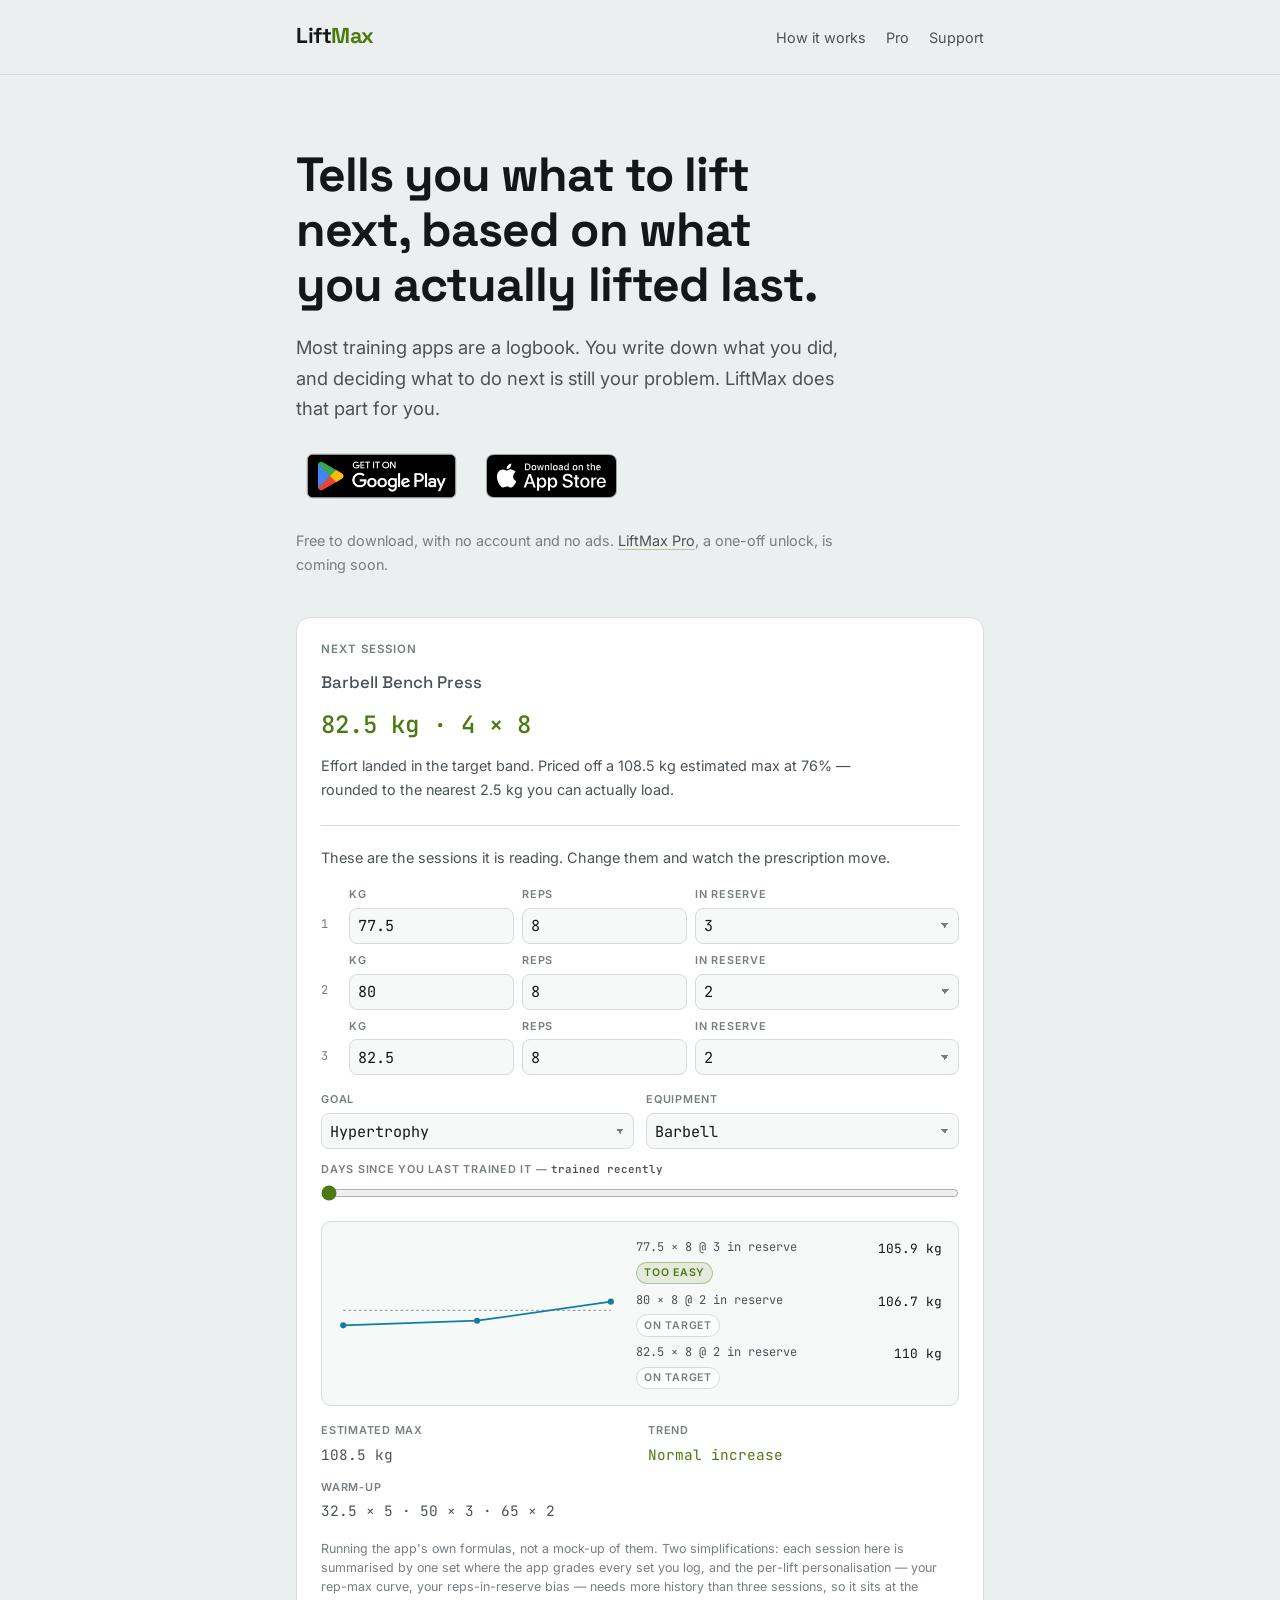
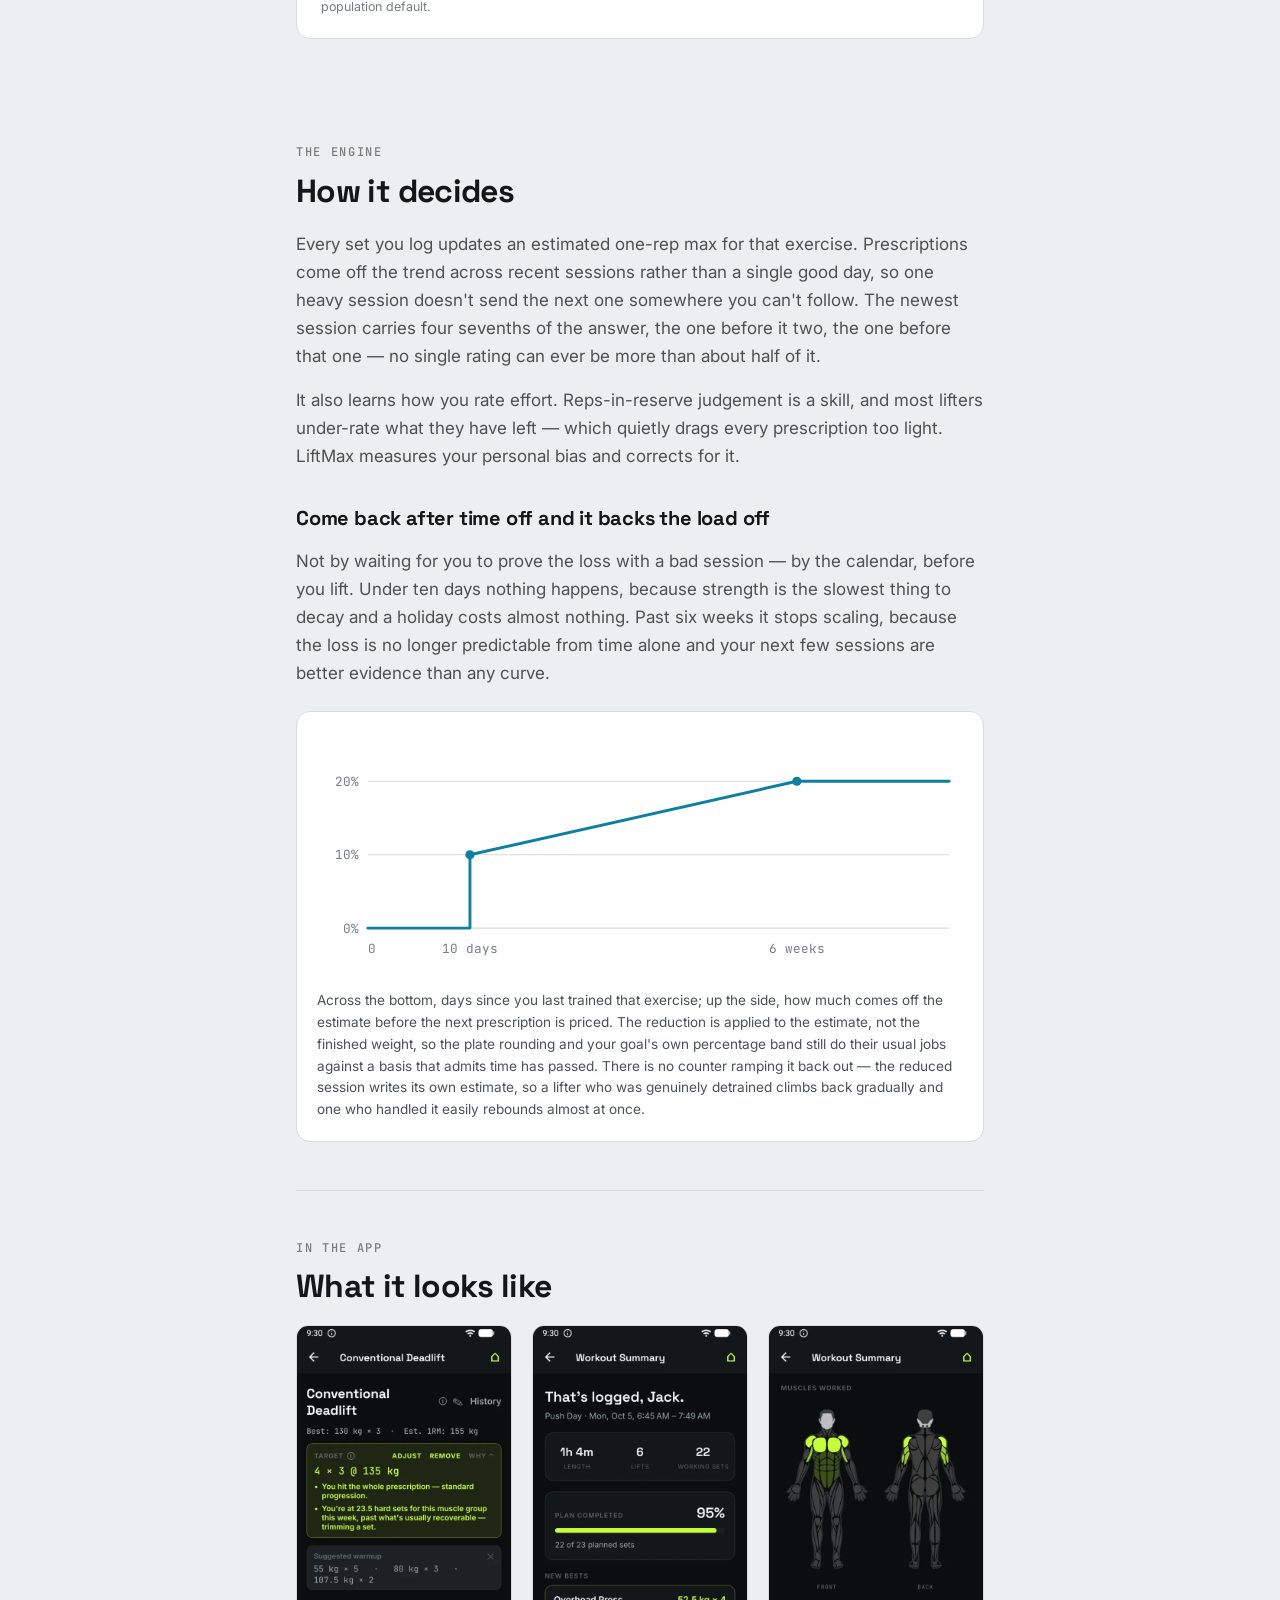
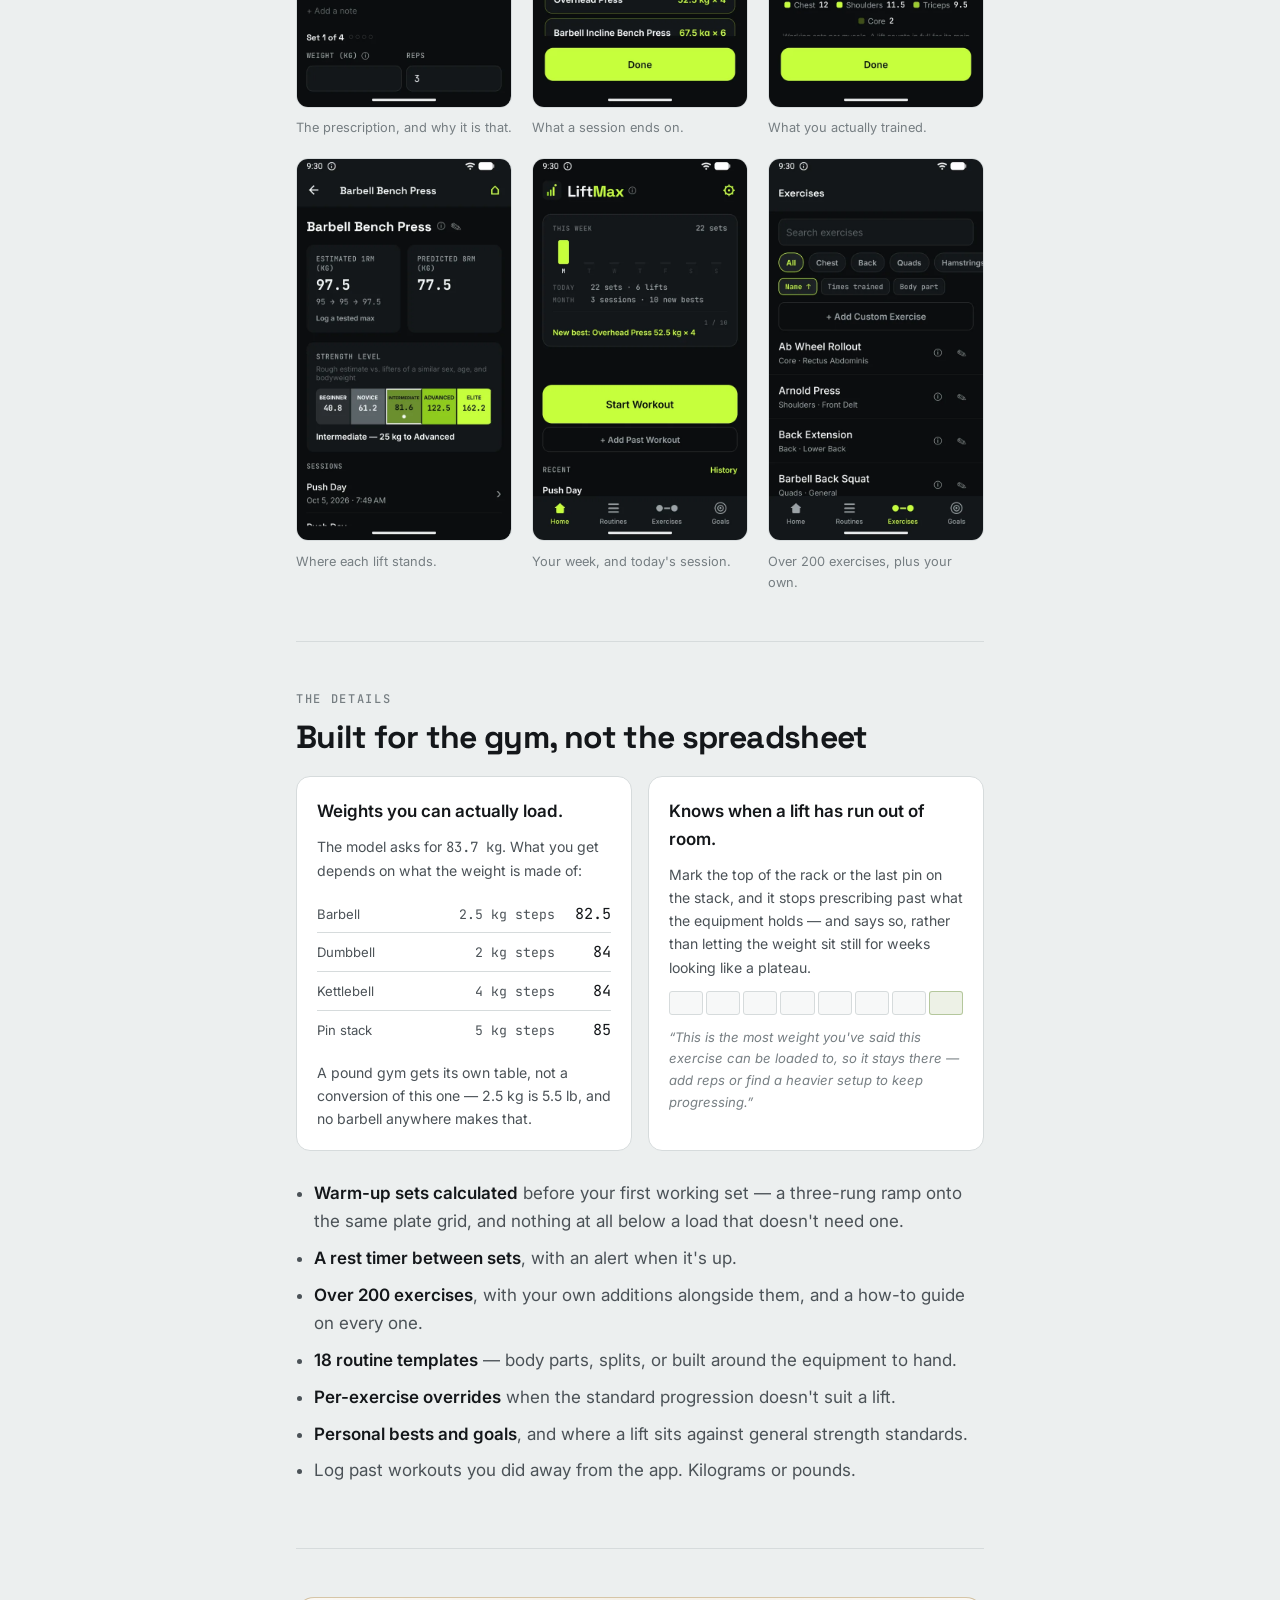
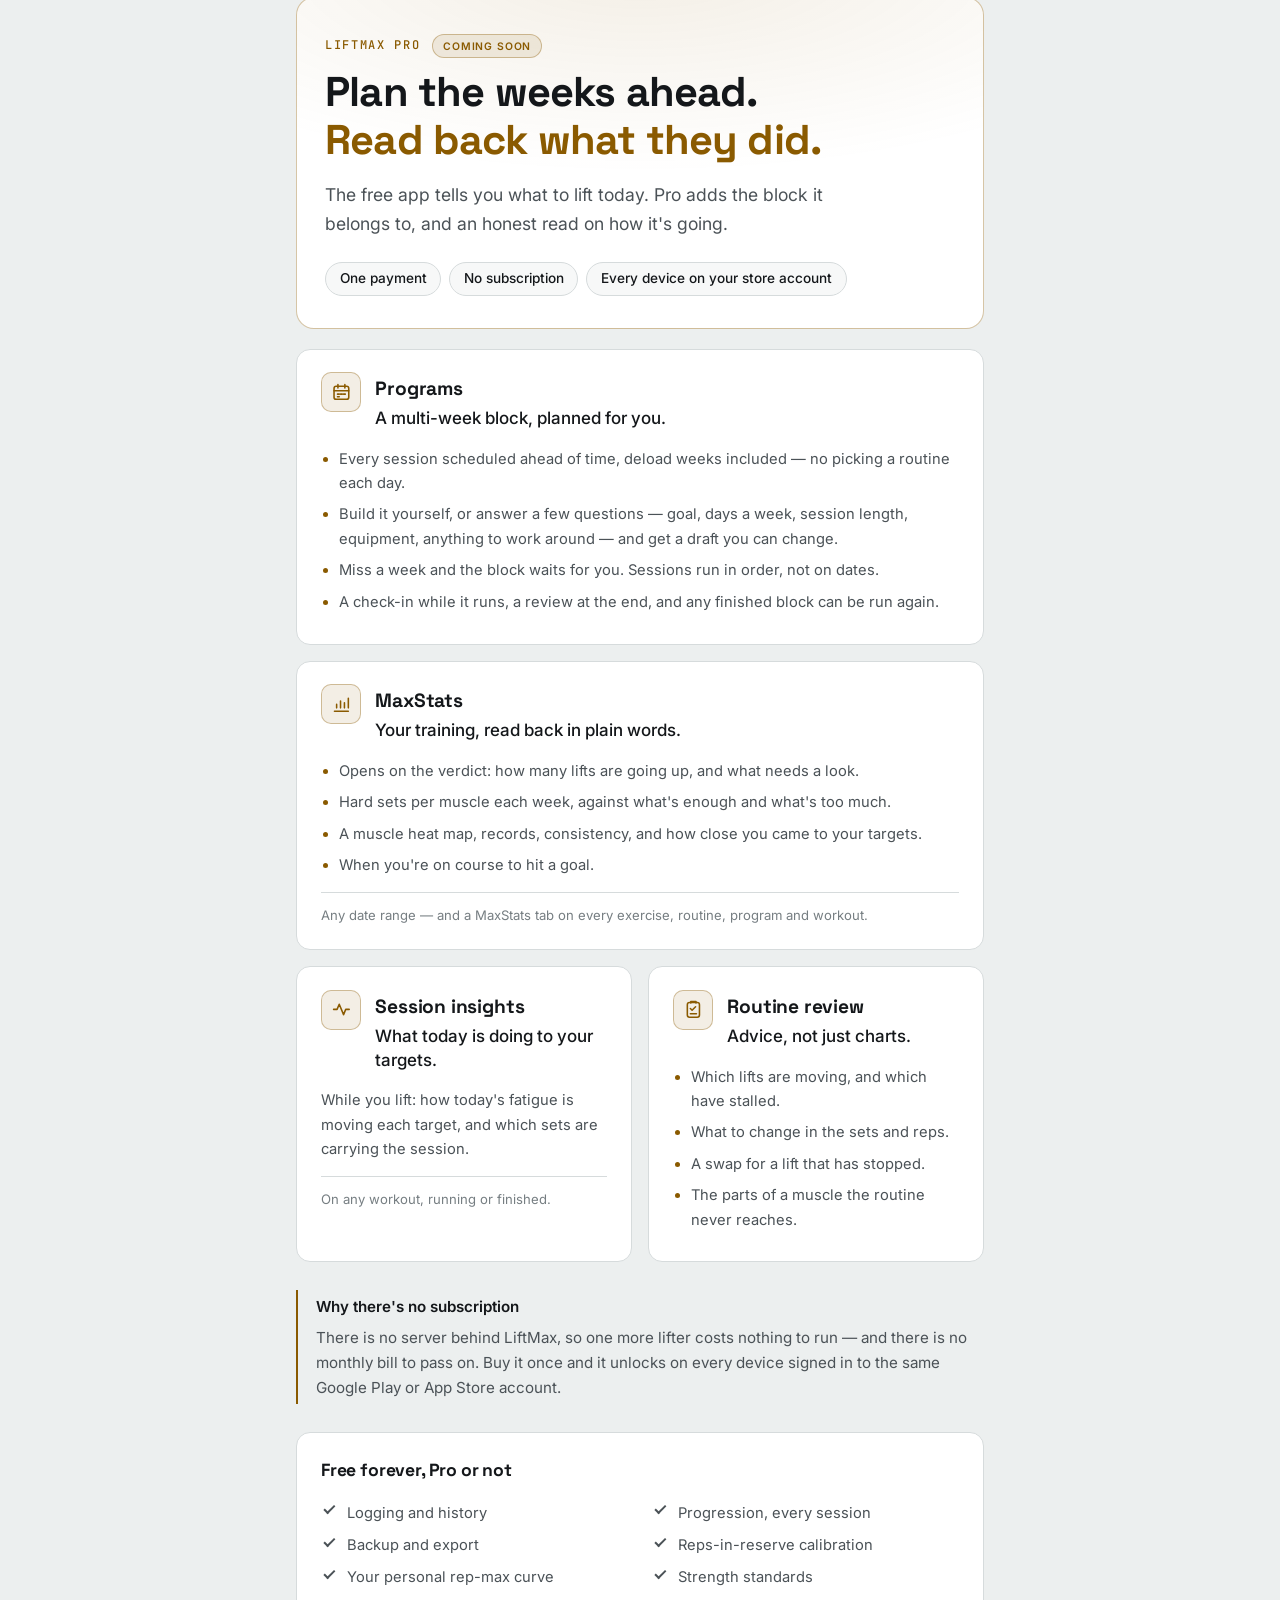
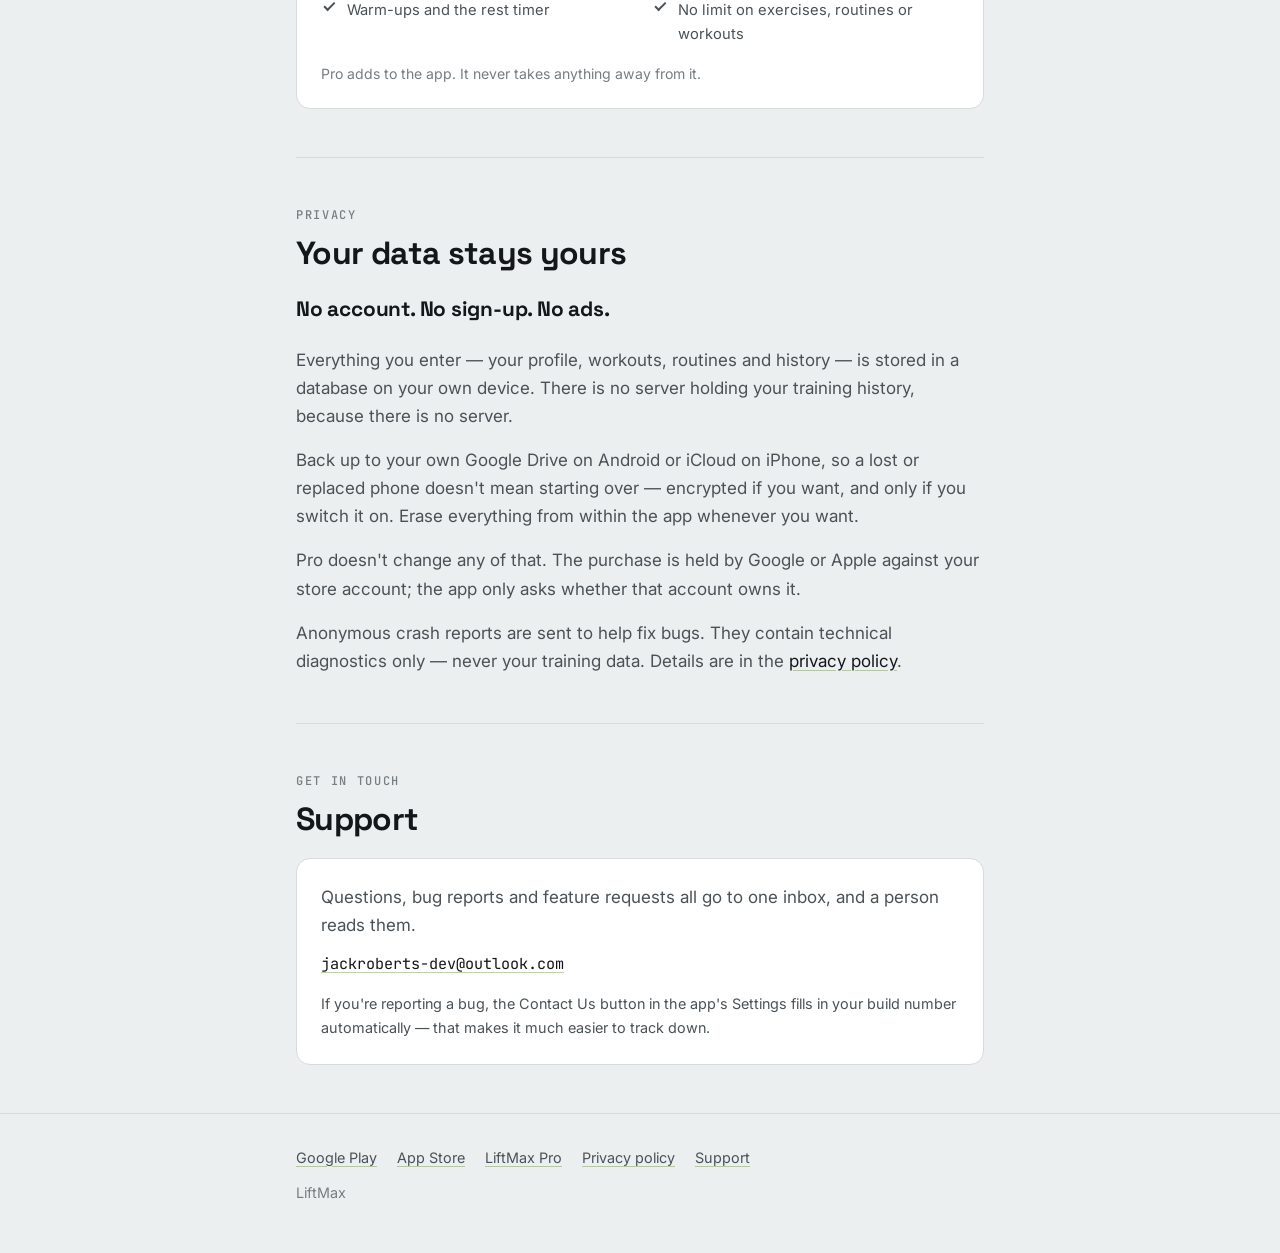
==== commit 087d2ced: "Mark Pro in the app's amber, not cyan The app marks everything Pro in its premium amber (#FFC53C, de" ====
--- a/index.html
+++ b/index.html
@@ -103,7 +103,7 @@
      places while CNAME exists — Pages 301s it to the custom domain. To
      preview before DNS is pointed, delete CNAME on a branch, or just open
      the files locally. -->
-<link rel="stylesheet" href="styles.css?v=2">
+<link rel="stylesheet" href="styles.css?v=3">
 </head>
 <body>
 
--- a/styles.css
+++ b/styles.css
@@ -21,8 +21,10 @@
   --accent-soft: rgba(198, 255, 60, 0.10);
   --accent-border: rgba(198, 255, 60, 0.35);
   --data: #3CD7FF;
-  --data-soft: rgba(60, 215, 255, 0.10);
-  --data-border: rgba(60, 215, 255, 0.35);
+  /* Pro amber — premium/premiumSoft/premiumBorder in colors.ts. */
+  --premium: #FFC53C;
+  --premium-soft: rgba(255, 197, 60, 0.12);
+  --premium-border: rgba(255, 197, 60, 0.38);
 }
 
 @media (prefers-color-scheme: light) {
@@ -41,8 +43,10 @@
     --accent-soft: rgba(76, 122, 18, 0.10);
     --accent-border: rgba(76, 122, 18, 0.35);
     --data: #0E7FA3;
-    --data-soft: rgba(14, 127, 163, 0.08);
-    --data-border: rgba(14, 127, 163, 0.35);
+    /* Deepened as in the app: neon amber on white is unreadable as text. */
+    --premium: #8A5A00;
+    --premium-soft: rgba(138, 90, 0, 0.10);
+    --premium-border: rgba(138, 90, 0, 0.35);
   }
 }
 
@@ -585,30 +589,31 @@
 }
 
 /* ── LiftMax Pro ────────────────────────────────────────────────── */
-/* Pro gets --data, not the accent: the accent is the reward signal (see
-   the top of this file), and a product being on sale is not one. Cyan is
-   the palette's "analysis" colour, which is most of what Pro is. The
-   panel's glow is the store panels' volt glow, recoloured to match. */
+/* Pro gets --premium, the app's own amber for everything Pro (the lock
+   cards, the paywall), so the site and the app mark it the same way. Not
+   the accent: that is the reward signal (see the top of this file), and a
+   product being on sale is not one. The panel's glow is the store panels'
+   volt glow, recoloured to match. */
 .pro-panel {
   position: relative;
   overflow: hidden;
   padding: 2.25rem 1.75rem 2rem;
   margin: 0 0 1.25rem;
-  border: 1px solid var(--data-border);
+  border: 1px solid var(--premium-border);
   border-radius: 18px;
   background:
-    radial-gradient(120% 90% at 50% -10%, var(--data-soft), transparent 70%),
+    radial-gradient(120% 90% at 50% -10%, var(--premium-soft), transparent 70%),
     var(--surface);
 }
-.eyebrow-pro { color: var(--data); display: flex; align-items: center; gap: 0.75rem; }
+.eyebrow-pro { color: var(--premium); display: flex; align-items: center; gap: 0.75rem; }
 .pro-tag {
   font-family: 'Inter', system-ui, sans-serif;
   font-size: 0.65rem;
   letter-spacing: 0.08em;
   font-weight: 600;
-  color: var(--data);
-  border: 1px solid var(--data-border);
-  background: var(--data-soft);
+  color: var(--premium);
+  border: 1px solid var(--premium-border);
+  background: var(--premium-soft);
   border-radius: 999px;
   padding: 0.15rem 0.6rem;
 }
@@ -617,7 +622,7 @@
   margin: 0 0 1rem;
   text-wrap: balance;
 }
-.pro-title span { color: var(--data); }
+.pro-title span { color: var(--premium); }
 .pro-lede {
   font-size: 1.1rem;
   color: var(--text-secondary);
@@ -671,14 +676,14 @@
   width: 2.5rem;
   height: 2.5rem;
   border-radius: 10px;
-  background: var(--data-soft);
-  border: 1px solid var(--data-border);
+  background: var(--premium-soft);
+  border: 1px solid var(--premium-border);
 }
 .pro-icon svg {
   width: 1.3rem;
   height: 1.3rem;
   fill: none;
-  stroke: var(--data);
+  stroke: var(--premium);
   stroke-width: 1.8;
   stroke-linecap: round;
   stroke-linejoin: round;
@@ -691,7 +696,7 @@
 .pro-b { font-size: 0.92rem; color: var(--text-secondary); margin: 0 0 0.75rem; }
 .pro-points { margin: 0; padding-left: 1.1rem; font-size: 0.92rem; }
 .pro-points li { margin-bottom: 0.45rem; }
-.pro-points li::marker { color: var(--data); }
+.pro-points li::marker { color: var(--premium); }
 .pro-foot {
   font-size: 0.82rem;
   color: var(--text-muted);
@@ -701,7 +706,7 @@
 }
 
 .pro-why {
-  border-left: 2px solid var(--data);
+  border-left: 2px solid var(--premium);
   padding: 0.25rem 0 0.25rem 1.1rem;
   margin: 1.75rem 0;
   font-size: 0.95rem;
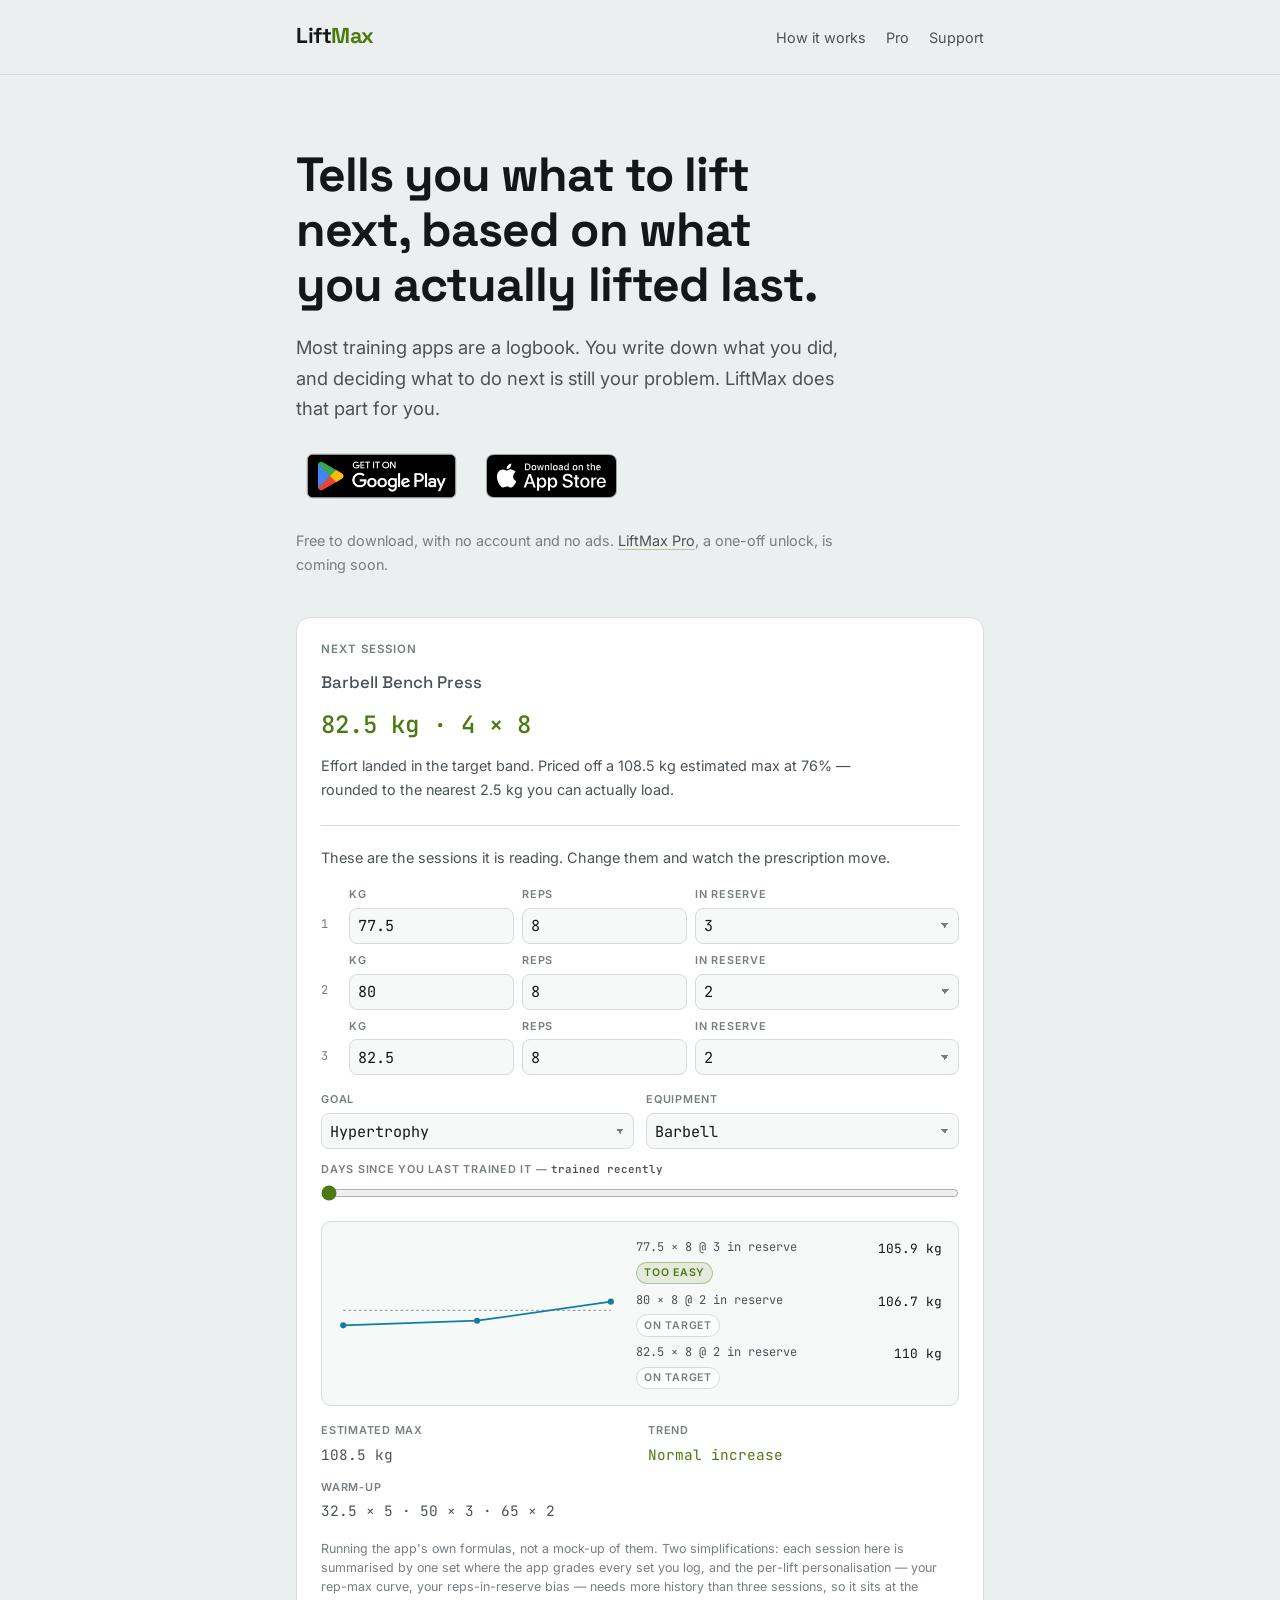
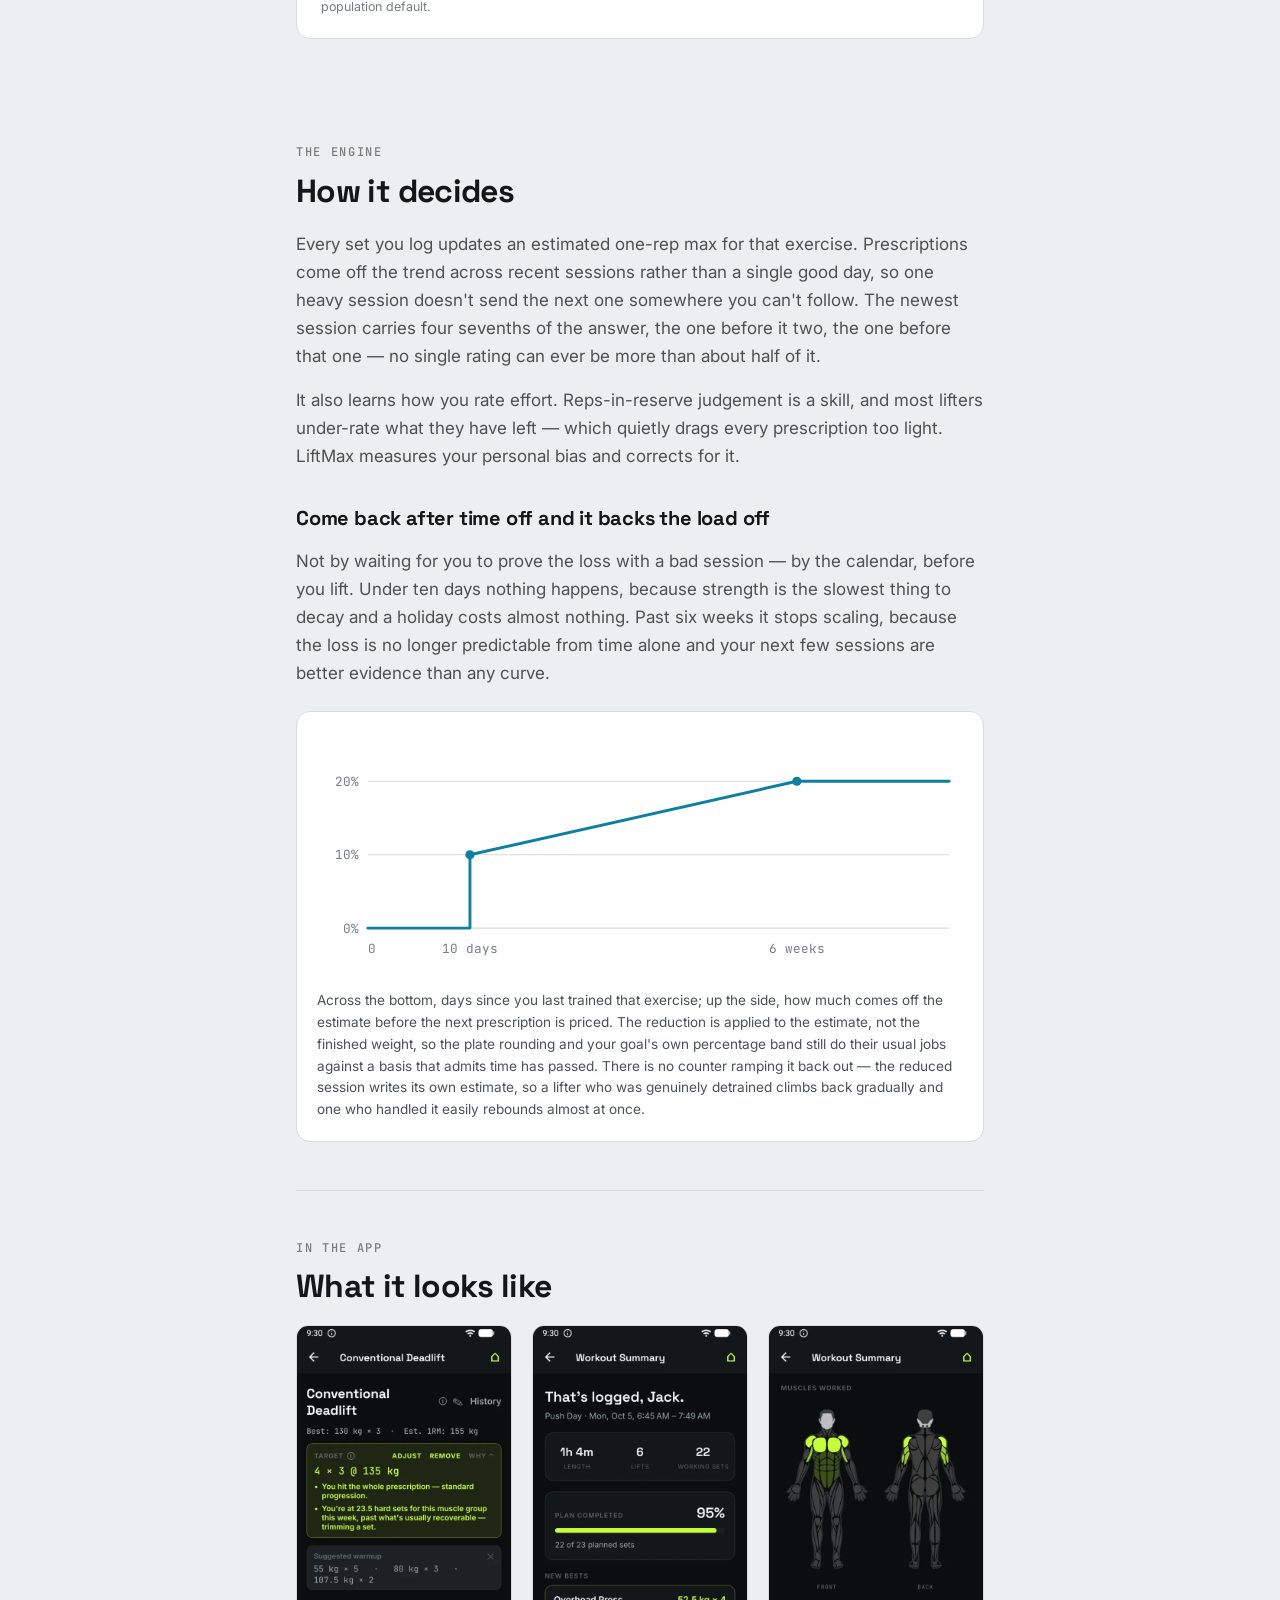
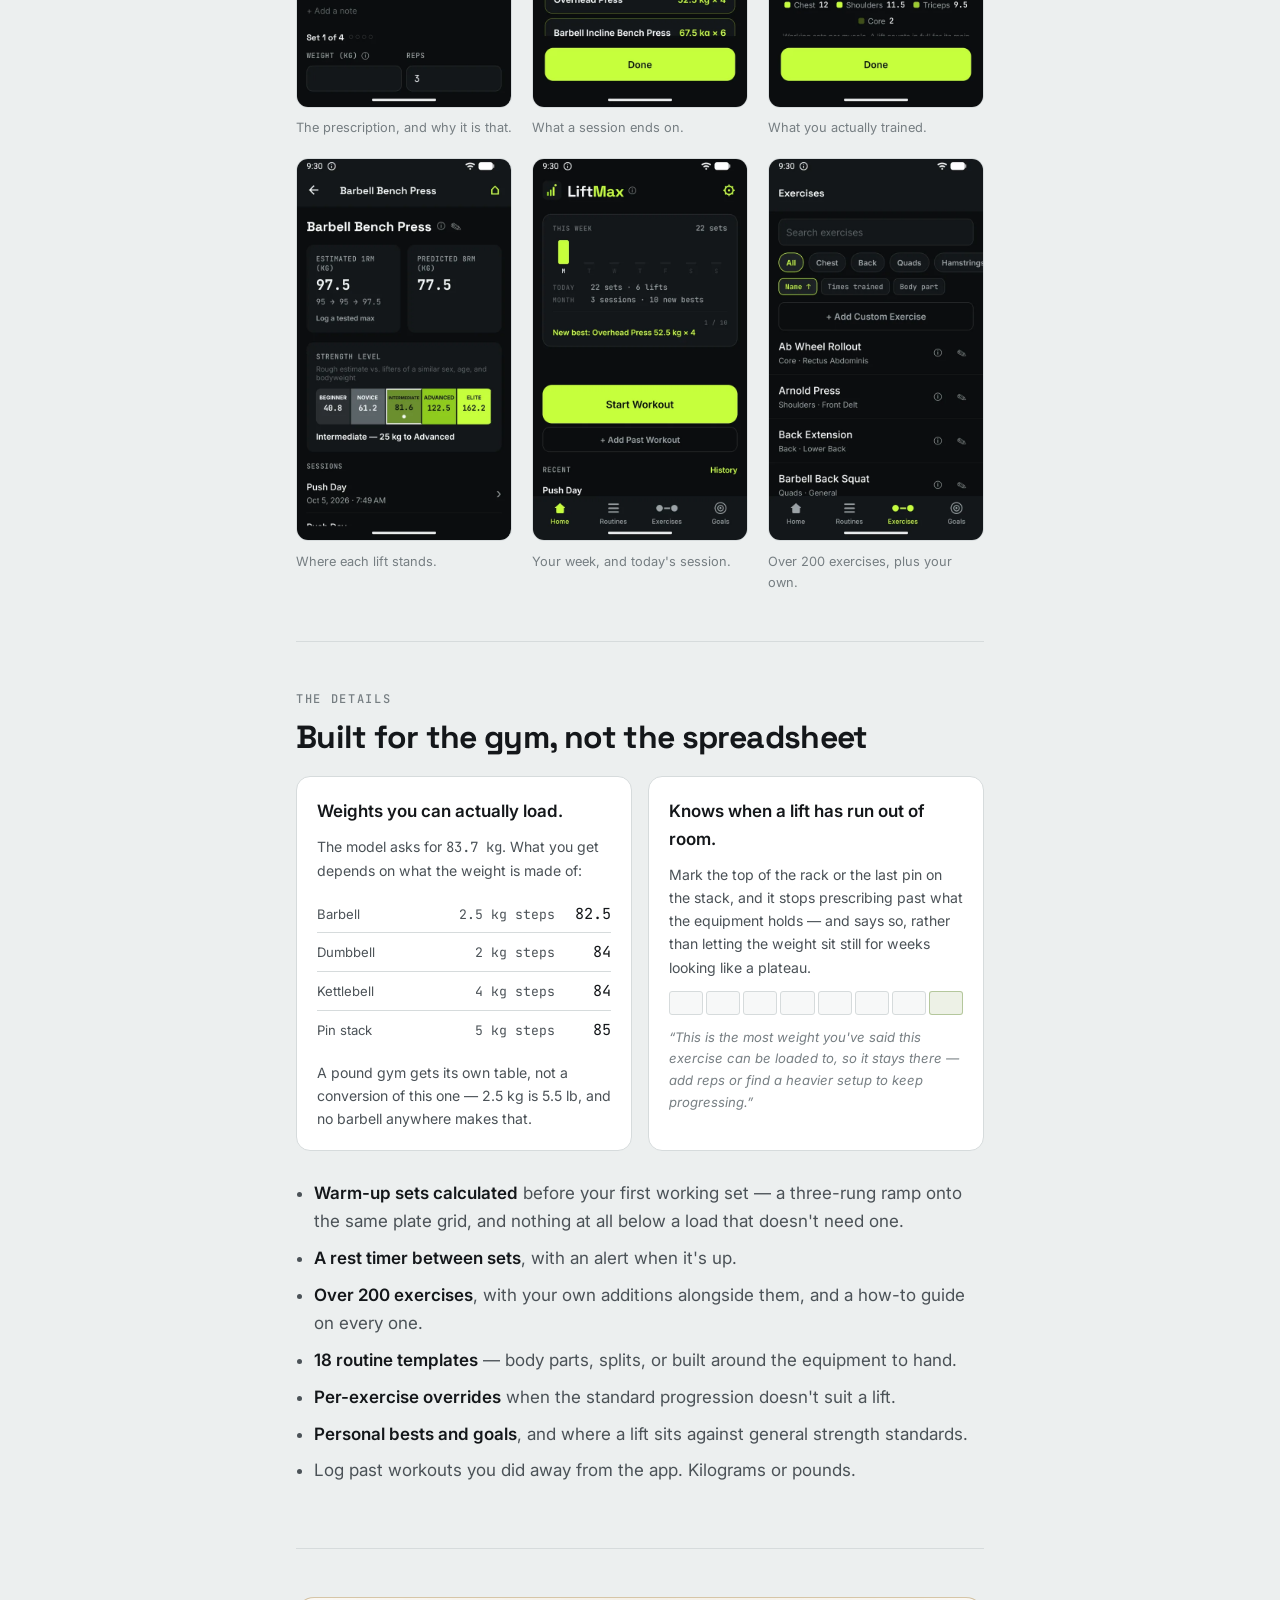
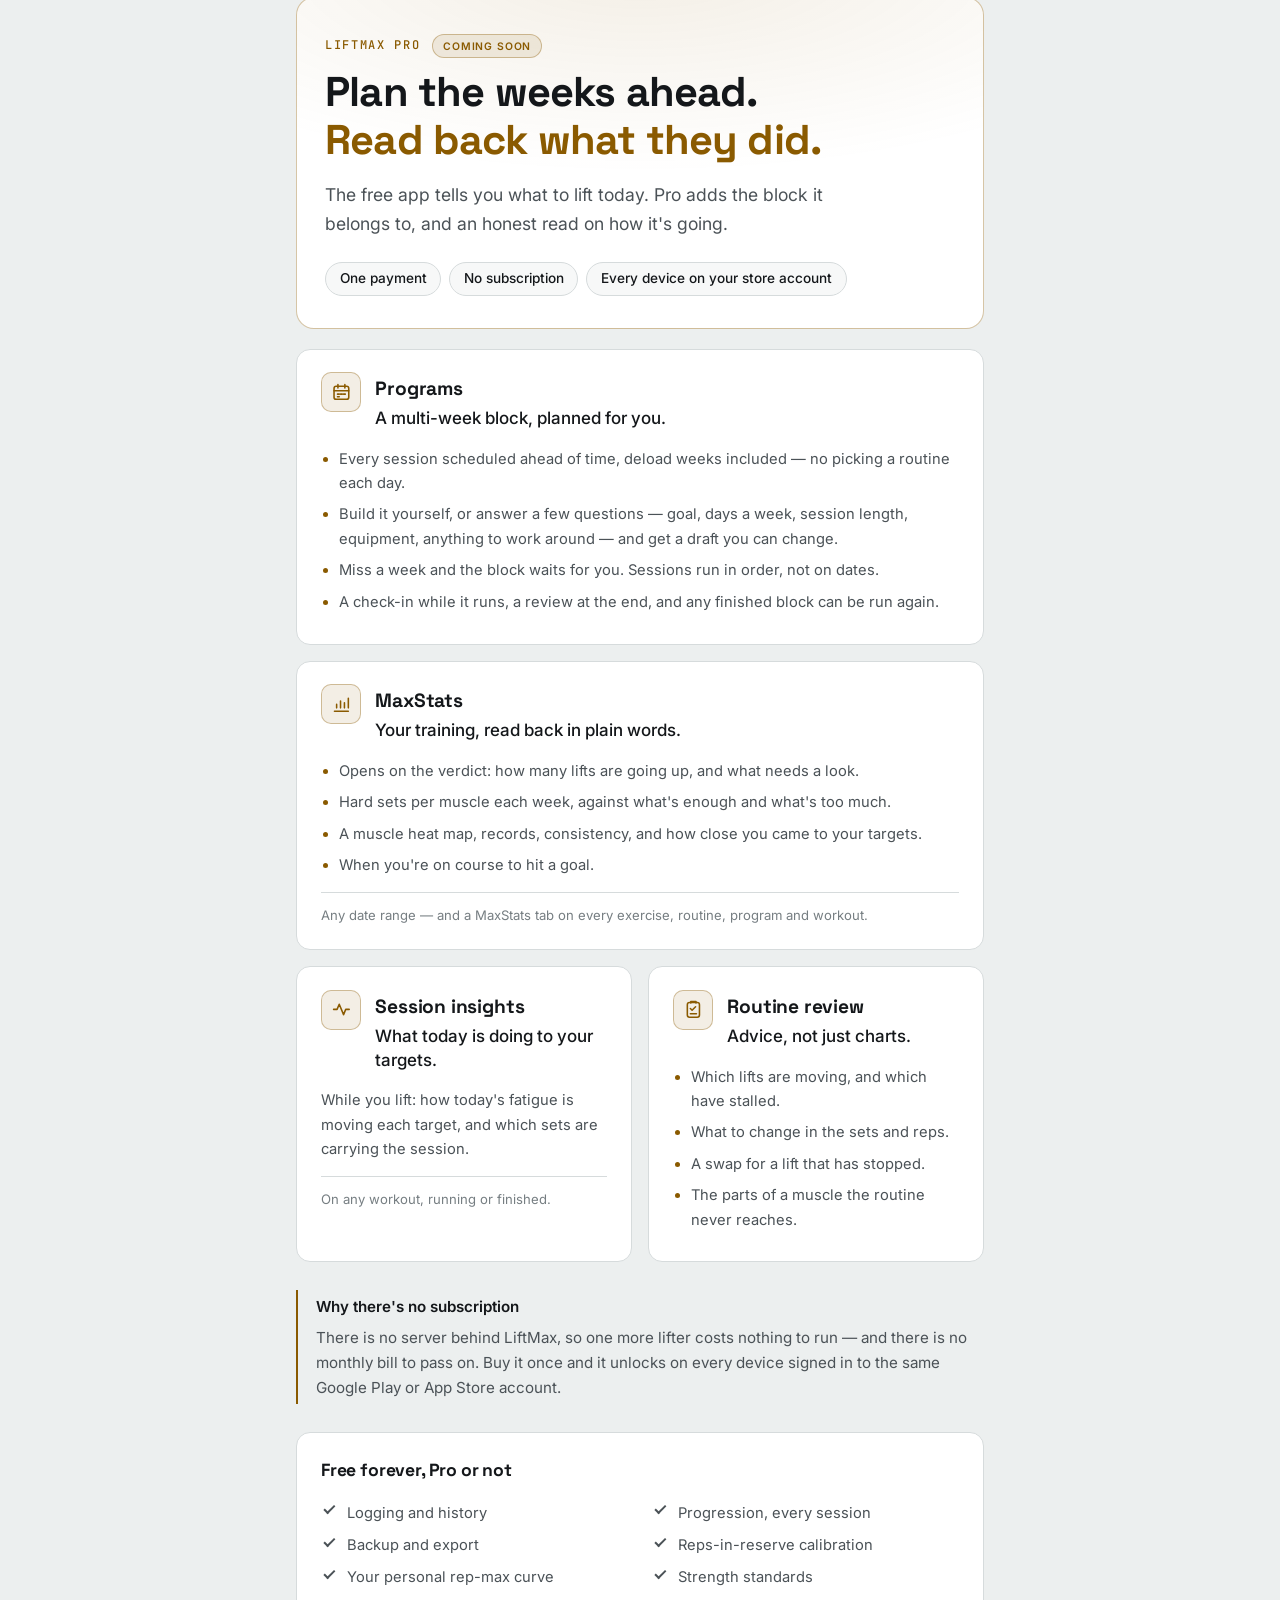
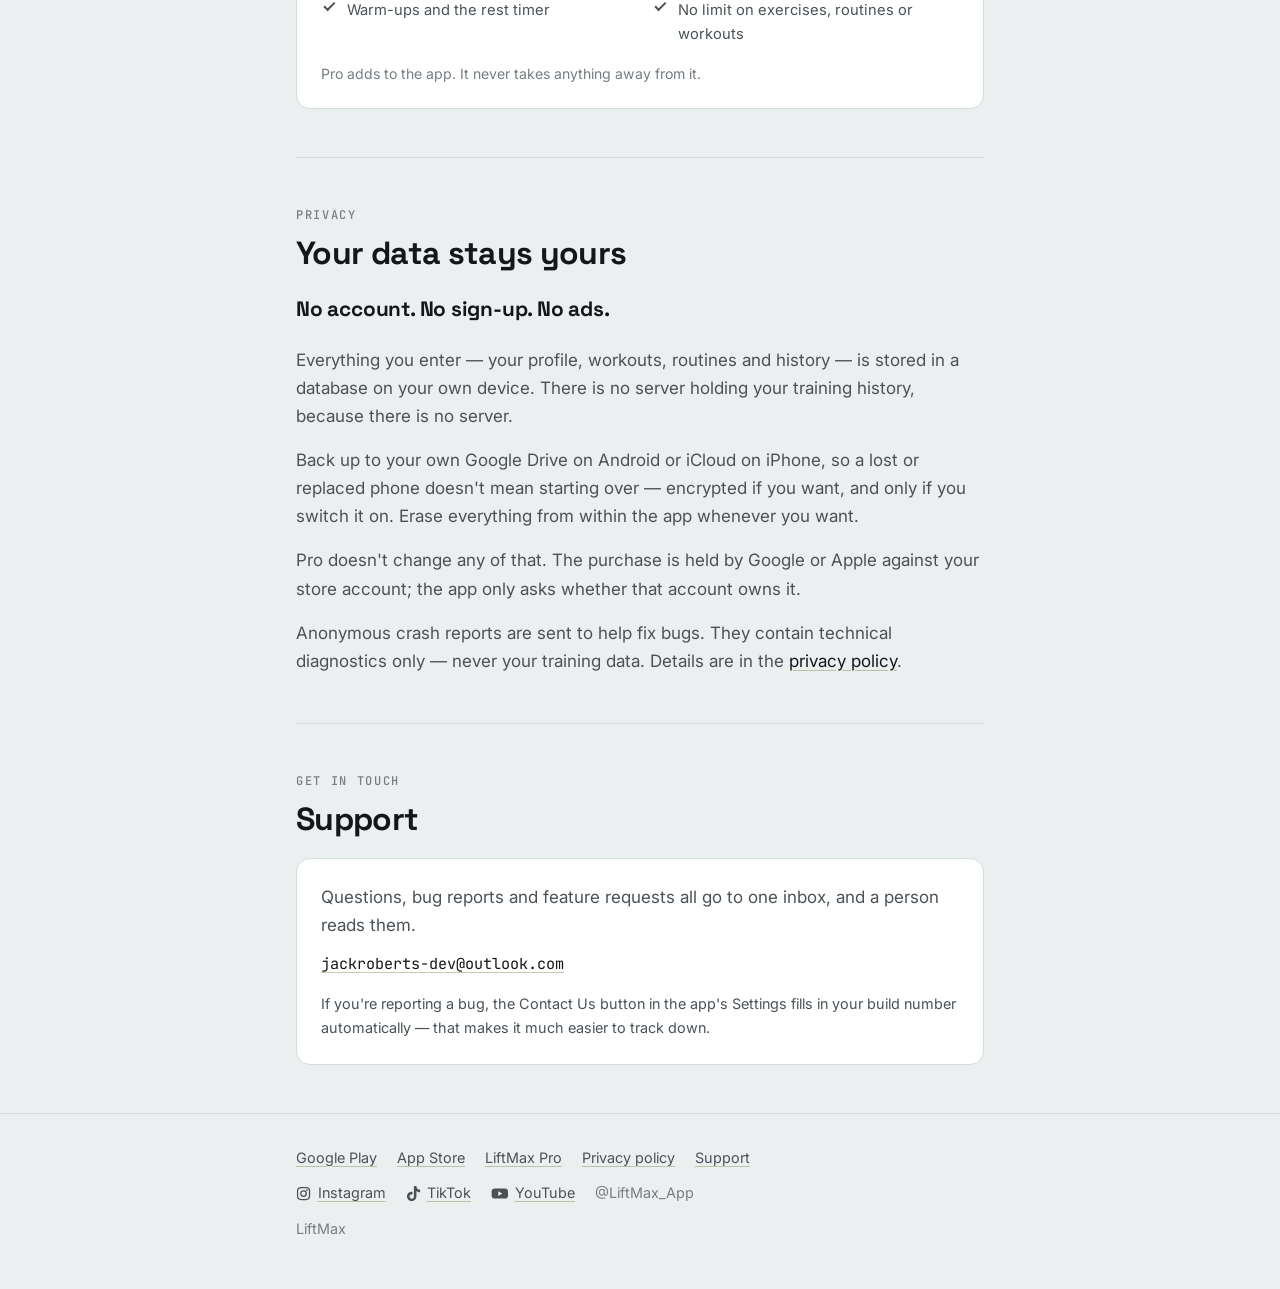
==== commit 12cce733: "Link the social accounts from every page's footer Instagram, TikTok and YouTube, each @LiftMax_App, " ====
--- a/index.html
+++ b/index.html
@@ -76,7 +76,10 @@
       },
       "sameAs": [
         "https://play.google.com/store/apps/details?id=com.liftmax.android",
-        "https://apps.apple.com/app/liftmax/id6809827285"
+        "https://apps.apple.com/app/liftmax/id6809827285",
+        "https://www.instagram.com/liftmax_app/",
+        "https://www.tiktok.com/@liftmax_app",
+        "https://www.youtube.com/@LiftMax_App"
       ]
     },
     {
@@ -533,6 +536,12 @@
       <a href="privacy/">Privacy policy</a>
       <a href="mailto:jackroberts-dev@outlook.com">Support</a>
     </nav>
+    <nav class="footer-social" aria-label="LiftMax on social media">
+      <a href="https://www.instagram.com/liftmax_app/" rel="me noopener"><svg viewBox="0 0 24 24" aria-hidden="true"><rect x="2.5" y="2.5" width="19" height="19" rx="5.5" fill="none" stroke="currentColor" stroke-width="2"/><circle cx="12" cy="12" r="4.4" fill="none" stroke="currentColor" stroke-width="2"/><circle cx="17.4" cy="6.6" r="1.3" fill="currentColor"/></svg>Instagram</a>
+      <a href="https://www.tiktok.com/@liftmax_app" rel="me noopener"><svg viewBox="0 0 24 24" aria-hidden="true"><path fill="currentColor" d="M12.525.02c1.31-.02 2.61-.01 3.91-.02.08 1.53.63 3.09 1.75 4.17 1.12 1.11 2.7 1.62 4.24 1.79v4.03c-1.44-.05-2.89-.35-4.2-.97-.57-.26-1.1-.59-1.62-.93-.01 2.92.01 5.84-.02 8.75-.08 1.4-.54 2.79-1.35 3.94-1.31 1.92-3.58 3.17-5.91 3.21-1.43.08-2.86-.31-4.08-1.03-2.02-1.19-3.44-3.37-3.65-5.71-.02-.5-.03-1-.01-1.49.18-1.9 1.12-3.72 2.58-4.96 1.66-1.44 3.98-2.13 6.15-1.72.02 1.48-.04 2.96-.04 4.44-.99-.32-2.15-.23-3.02.37-.63.41-1.11 1.04-1.36 1.75-.21.51-.15 1.07-.14 1.61.24 1.64 1.82 3.02 3.5 2.87 1.12-.01 2.19-.66 2.77-1.61.19-.33.4-.67.41-1.06.1-1.79.06-3.57.07-5.36.01-4.03-.01-8.05.02-12.07z"/></svg>TikTok</a>
+      <a href="https://www.youtube.com/@LiftMax_App" rel="me noopener"><svg viewBox="0 0 28 24" aria-hidden="true"><rect x="1" y="4" width="26" height="16" rx="5" fill="currentColor"/><path d="M11.5 8.2v7.6l6.4-3.8z" fill="var(--bg)"/></svg>YouTube</a>
+      <span class="footer-handle">@LiftMax_App</span>
+    </nav>
     <p class="footer-name">LiftMax</p>
   </div>
 </footer>
--- a/styles.css
+++ b/styles.css
@@ -255,6 +255,13 @@
 footer a { color: var(--text-secondary); }
 footer .footer-name { margin: 0; }
 footer nav { margin-bottom: 0.75rem; display: flex; gap: 1.25rem; flex-wrap: wrap; }
+/* The same handle on all three, said once at the end rather than three times.
+   Marks in the link colour, not the platforms' own: they sit in a footer, and
+   the accent is kept for the app. */
+footer .footer-social { align-items: center; }
+footer .footer-social a { display: inline-flex; align-items: center; gap: 0.4rem; }
+footer .footer-social svg { height: 1.05em; width: auto; flex: none; }
+footer .footer-handle { color: var(--text-muted); }
 
 @media (max-width: 30rem) {
   body { font-size: 16px; }
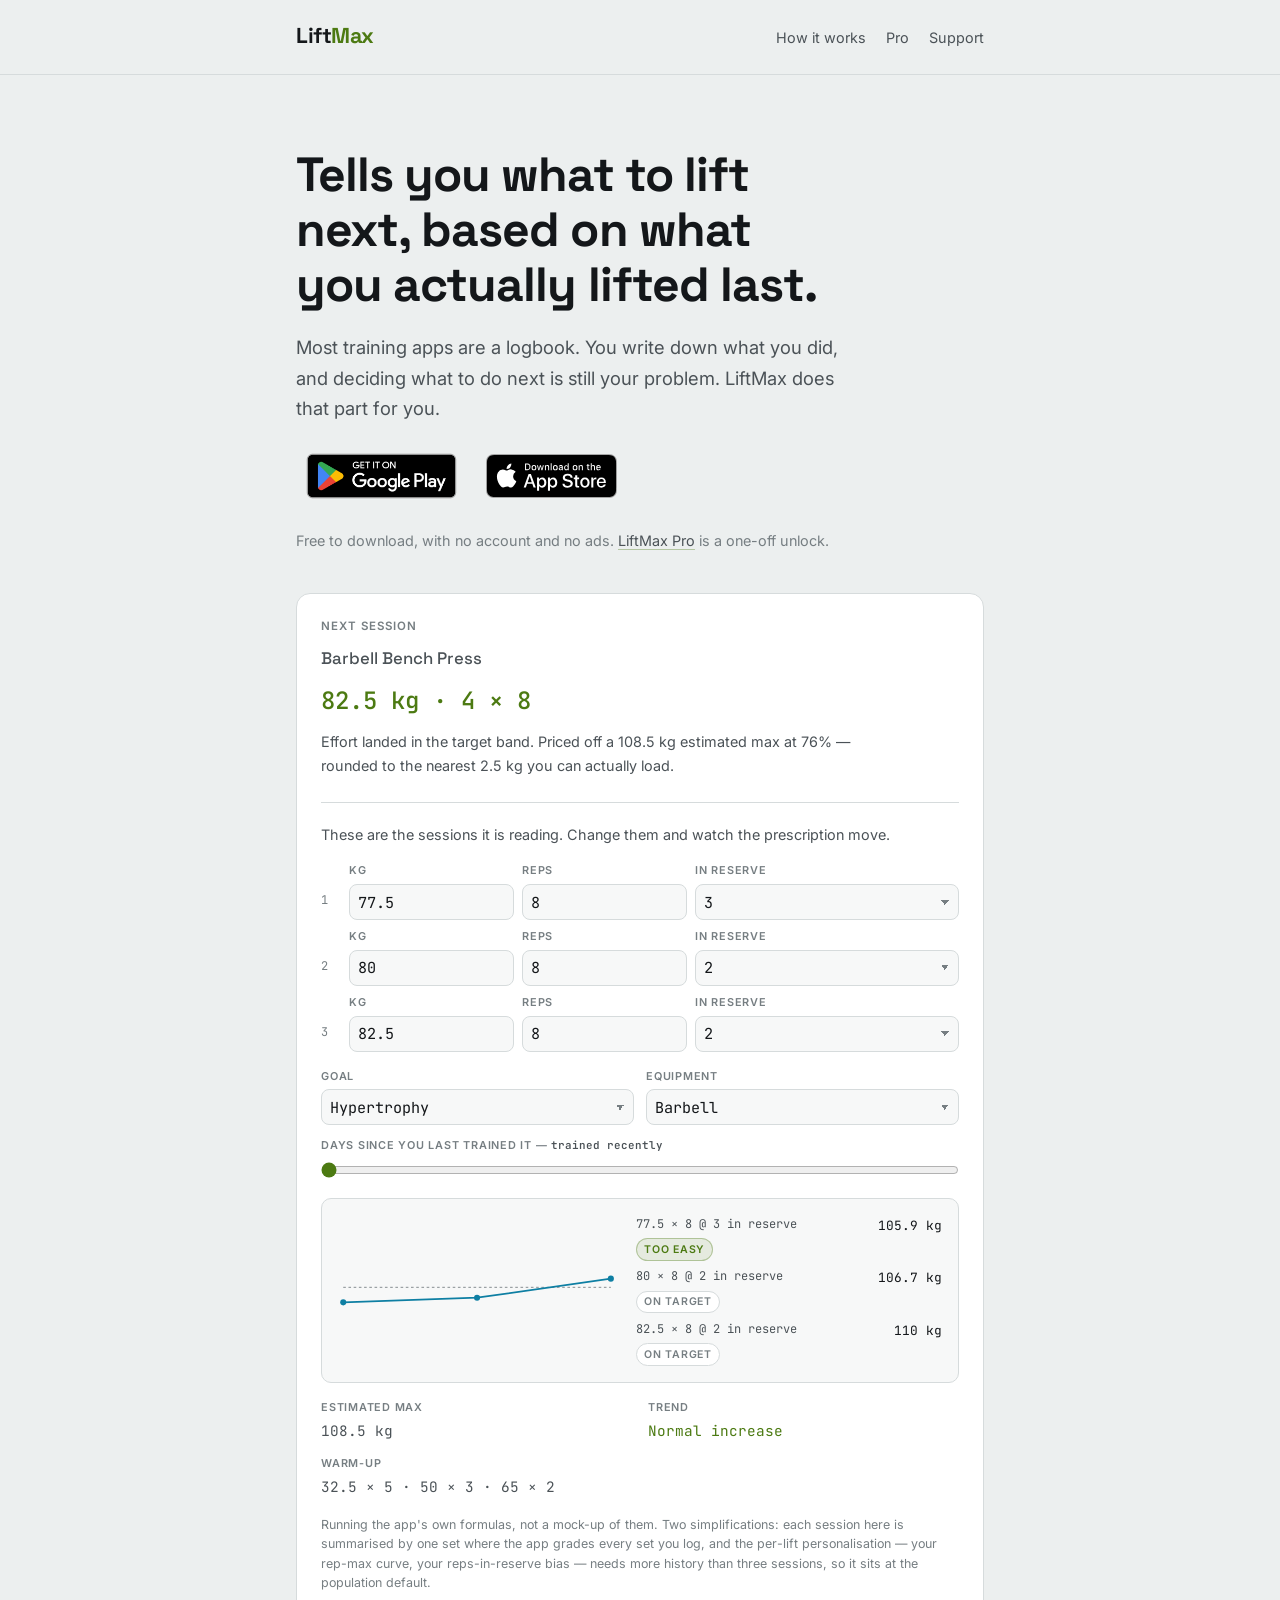
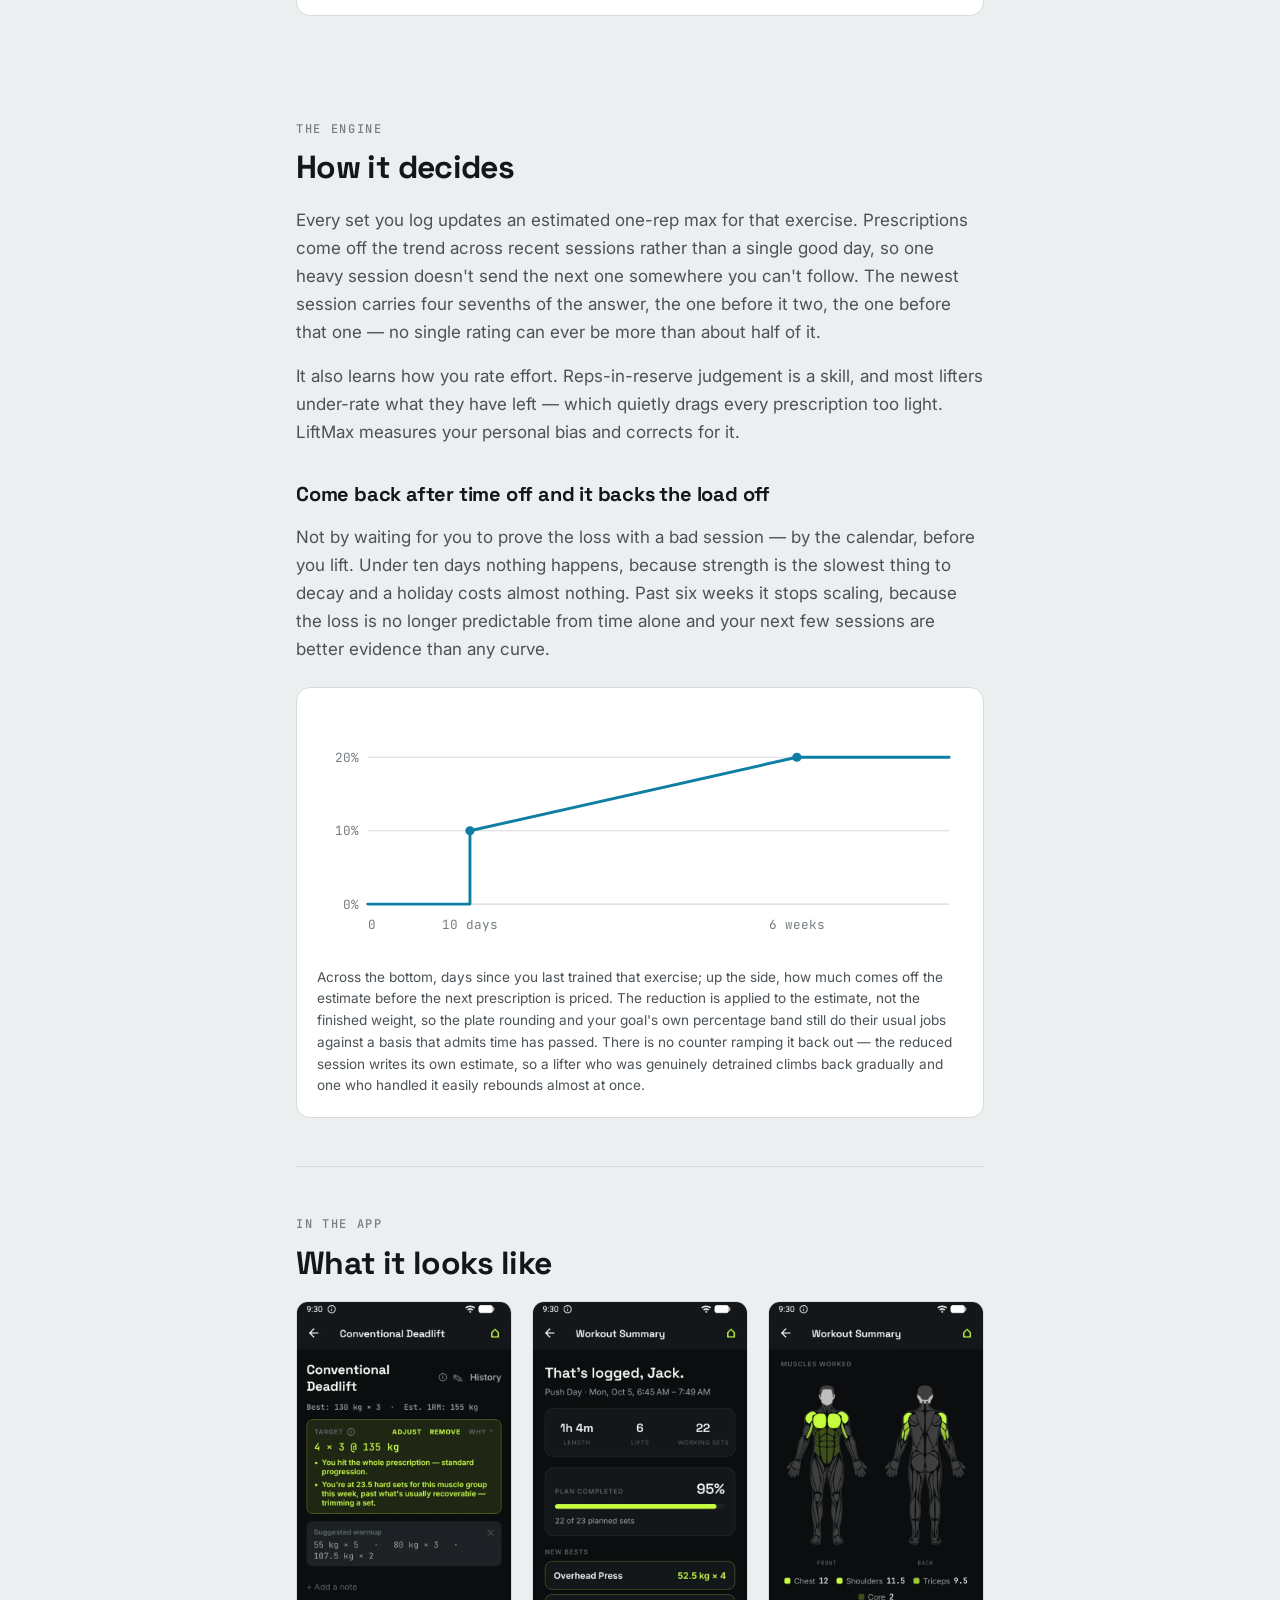
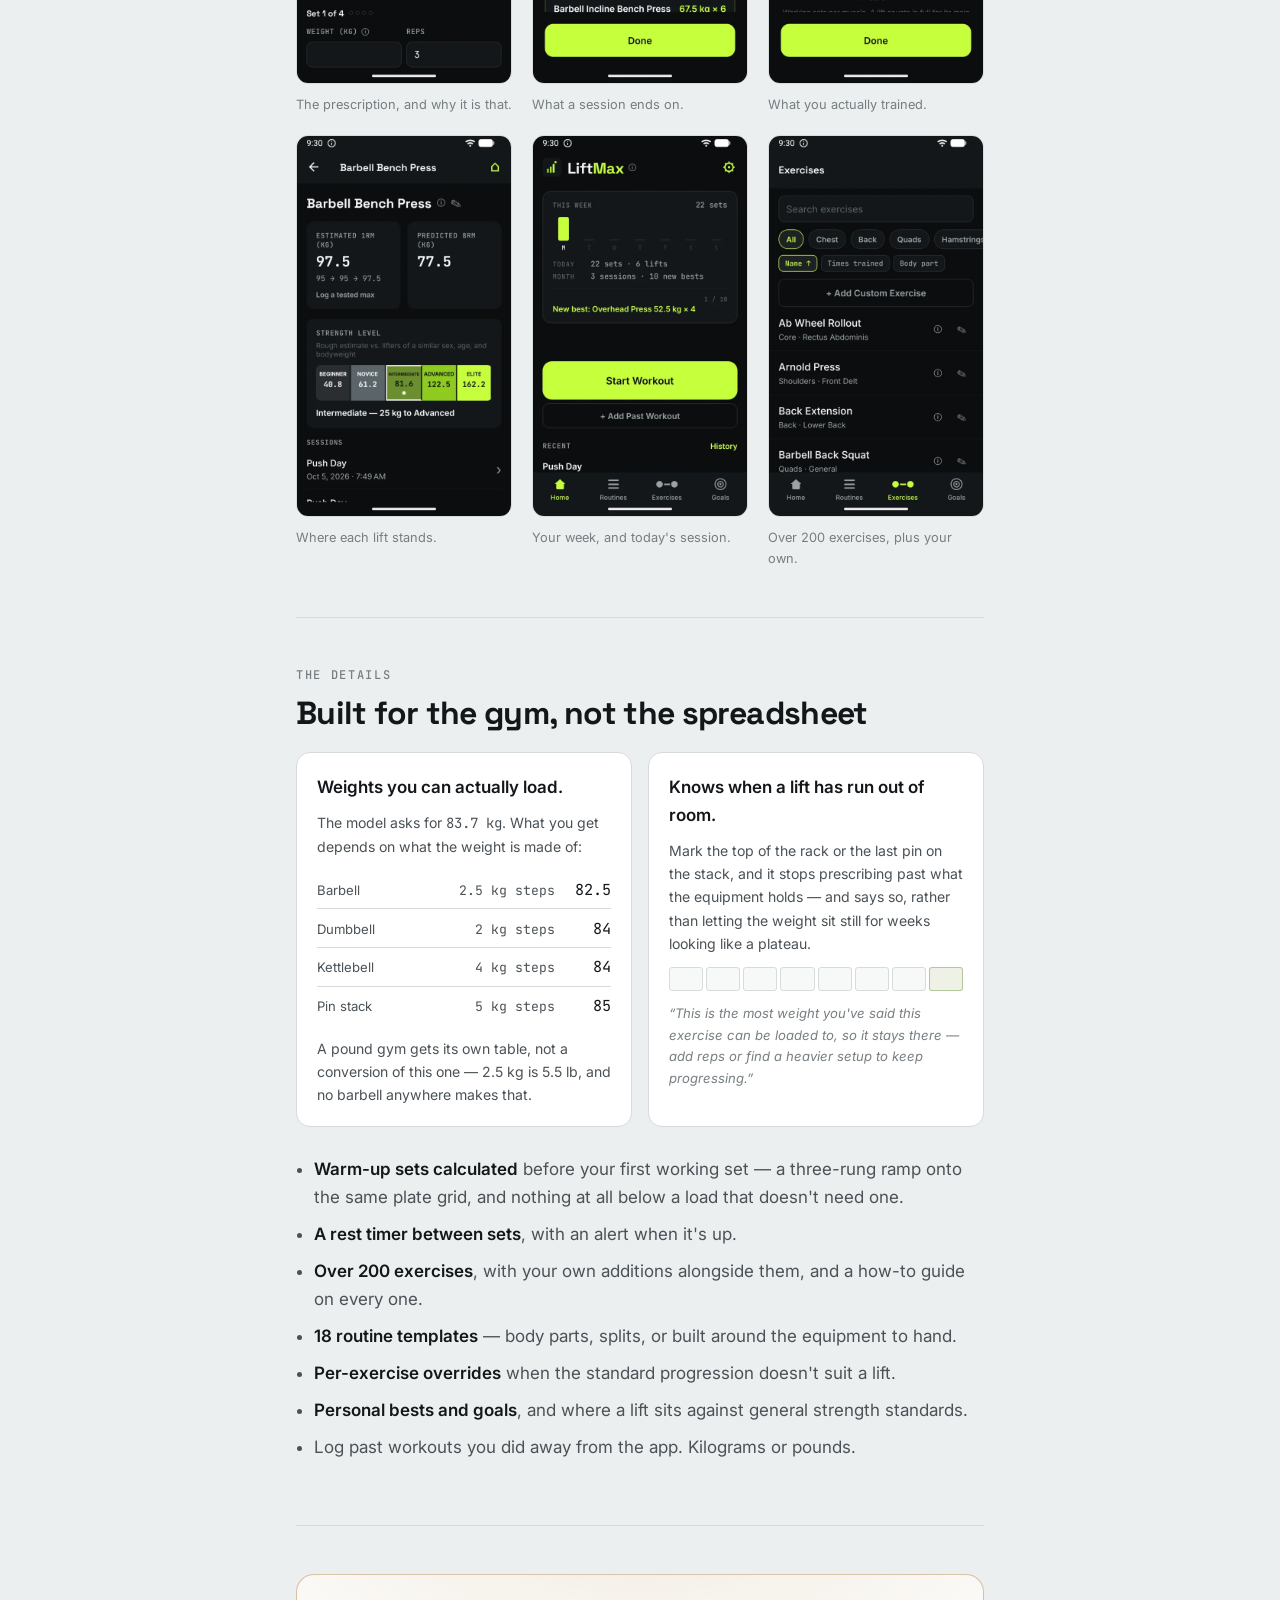
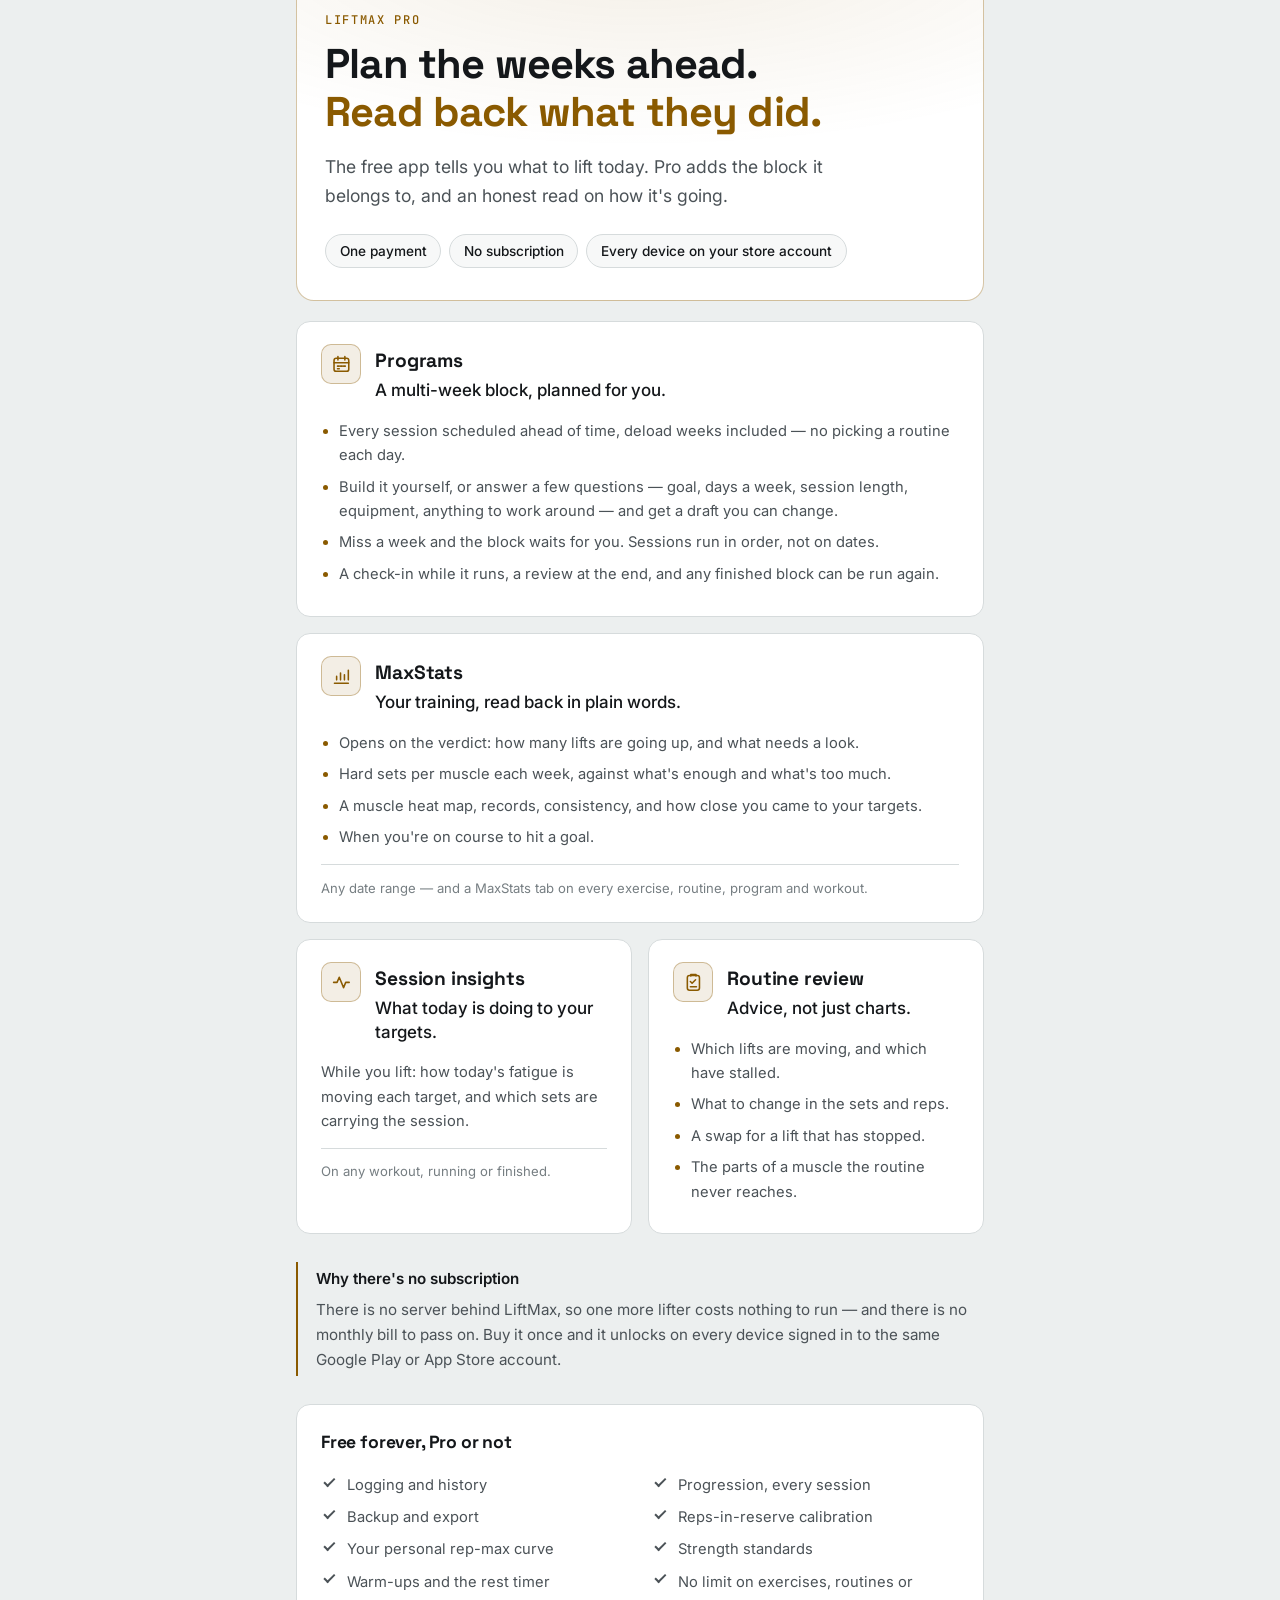
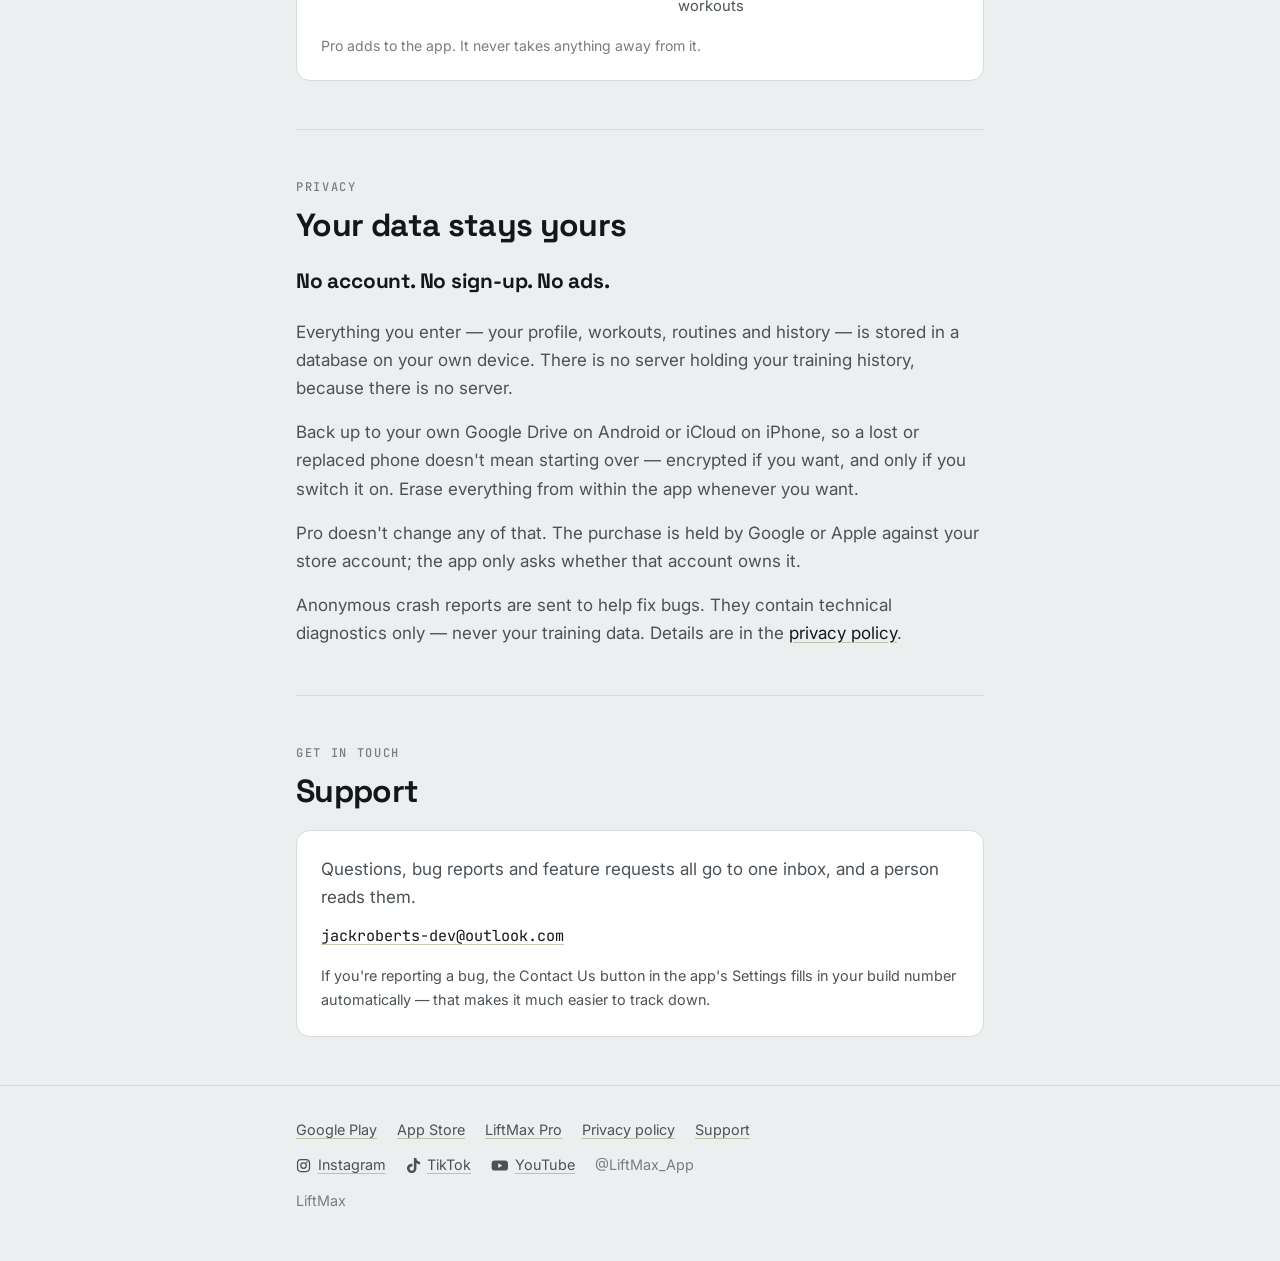
==== commit 97193645: "Drop the Coming soon tag now that Pro is live on Android Co-Authored-By: Claude Opus 5.5 <noreply@an" ====
--- a/index.html
+++ b/index.html
@@ -106,7 +106,7 @@
      places while CNAME exists — Pages 301s it to the custom domain. To
      preview before DNS is pointed, delete CNAME on a branch, or just open
      the files locally. -->
-<link rel="stylesheet" href="styles.css?v=3">
+<link rel="stylesheet" href="styles.css?v=4">
 </head>
 <body>
 
@@ -136,7 +136,7 @@
       </a>
     </div>
     <p class="hero-note">Free to download, with no account and no ads.
-      <a href="#pro">LiftMax Pro</a>, a one-off unlock, is coming soon.</p>
+      <a href="#pro">LiftMax Pro</a> is a one-off unlock.</p>
 
     <!-- The prescription card, and with JavaScript the live demo of it.
          demo.js reveals [data-js-only] and takes over every [data-out-*] node;
@@ -380,19 +380,18 @@
     </ul>
   </section>
 
-  <!-- LiftMax Pro. Written from the liftmax_pro branch before it ships, so
+  <!-- LiftMax Pro. Written from the liftmax_pro branch before it shipped, so
        every claim here is something that branch already does — the feature
        names and the free-forever line are the app's own words (PREMIUM_COPY in
        src/premium/PremiumGate.tsx, and the paywall), and docs/premium.md is
        the source of truth for what is in the bundle and what stays free.
 
        Deliberately no price: the stores hold the figure and it is not public
-       until the product is live. When it ships, drop the "Coming soon" tag
-       and the hero line that repeats it; there is no other date-sensitive
-       wording in here. -->
+       until the product is live. The "Coming soon" tag and the hero line
+       that repeated it came out with 2.0.0; nothing else in here is dated. -->
   <section id="pro" class="pro">
     <div class="pro-panel">
-      <p class="eyebrow eyebrow-pro">LiftMax Pro <span class="pro-tag">Coming soon</span></p>
+      <p class="eyebrow eyebrow-pro">LiftMax Pro</p>
       <h2 class="pro-title">Plan the weeks ahead.<br><span>Read back what they did.</span></h2>
       <p class="pro-lede">The free app tells you what to lift today. Pro adds the block it
         belongs to, and an honest read on how it's going.</p>
